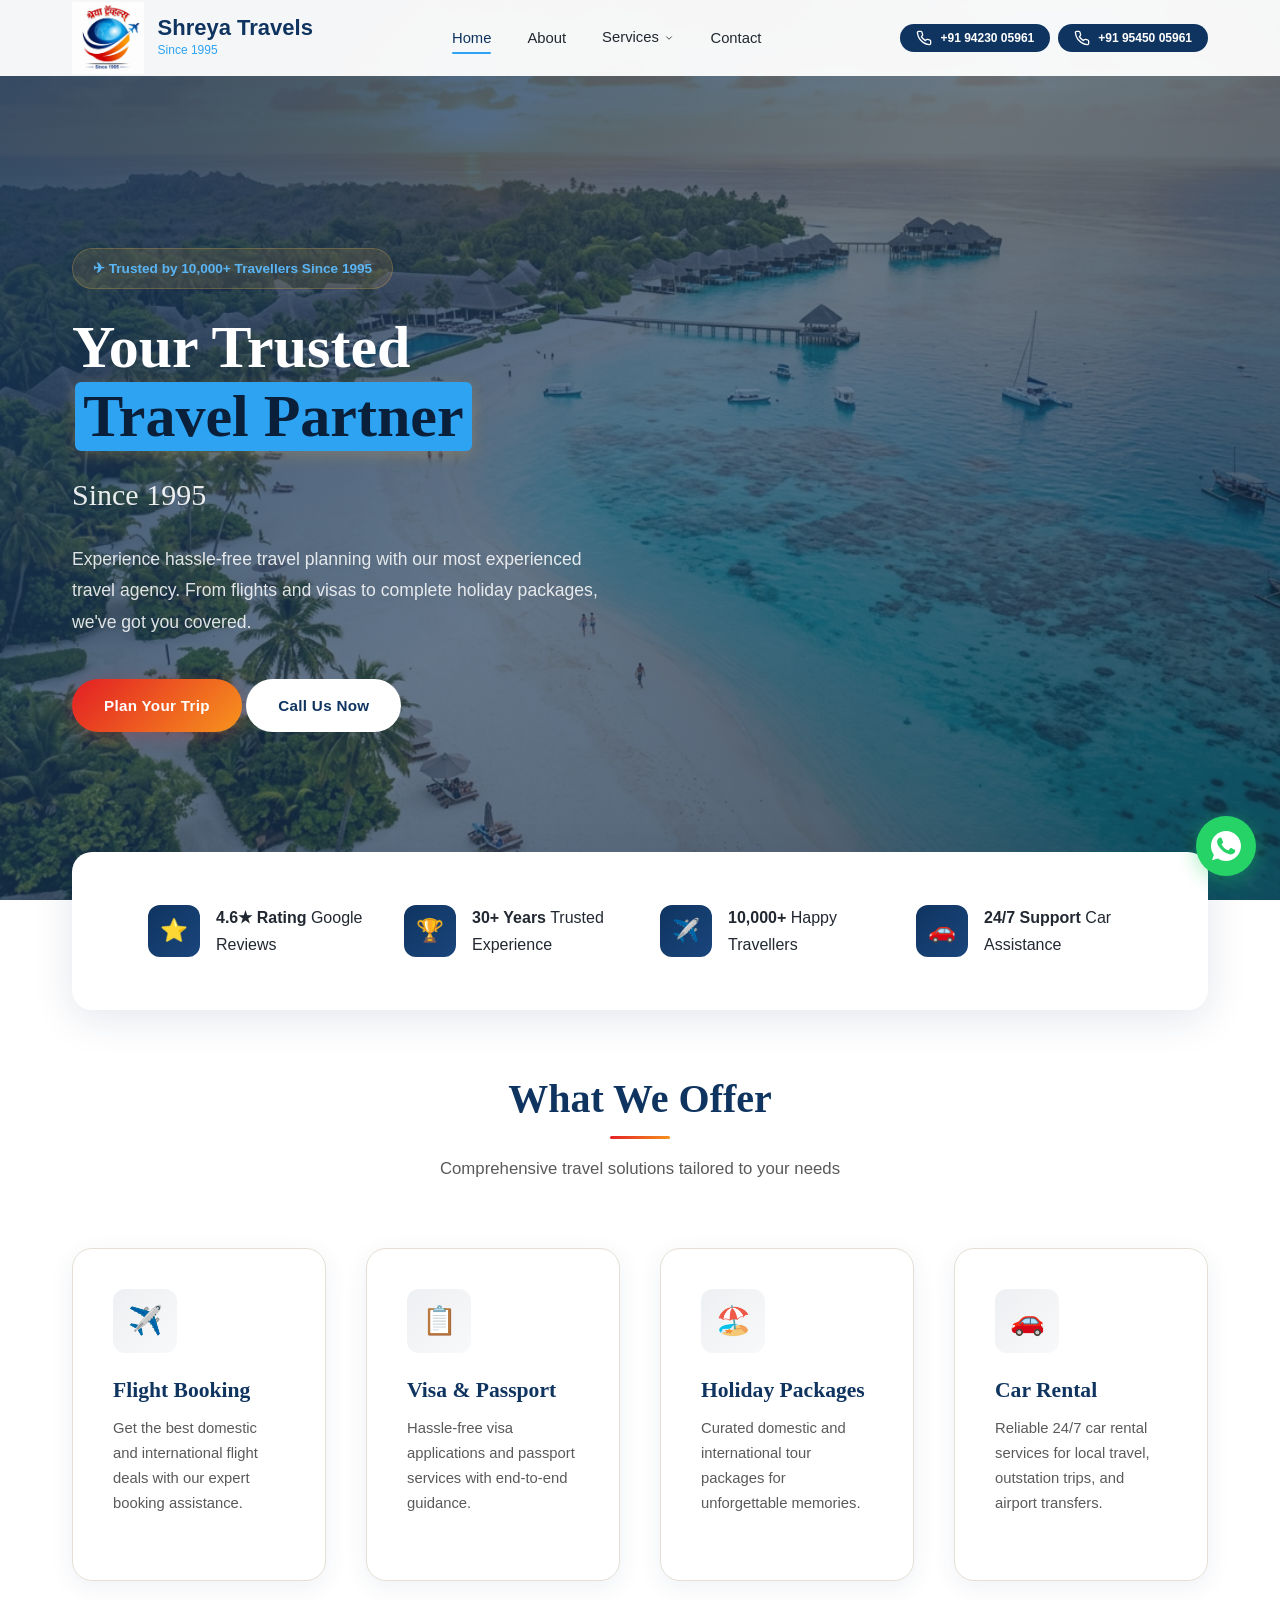
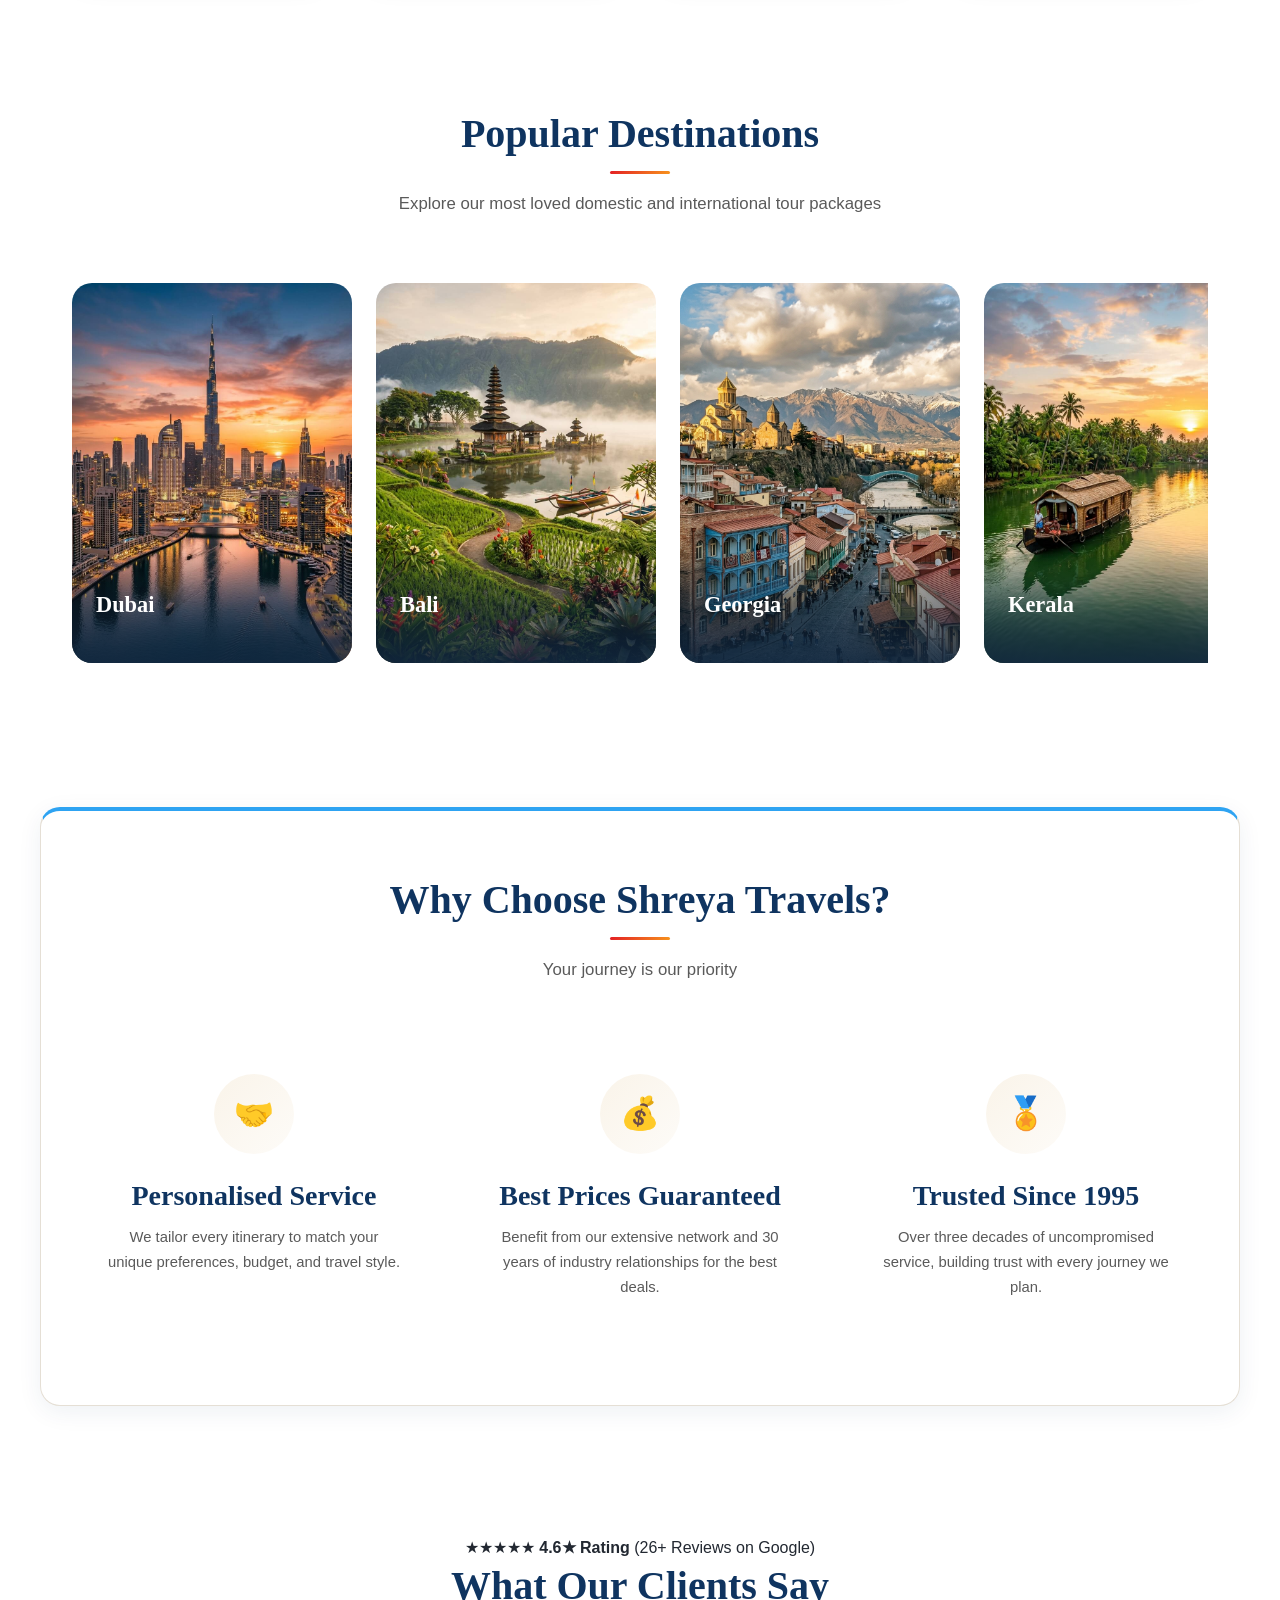
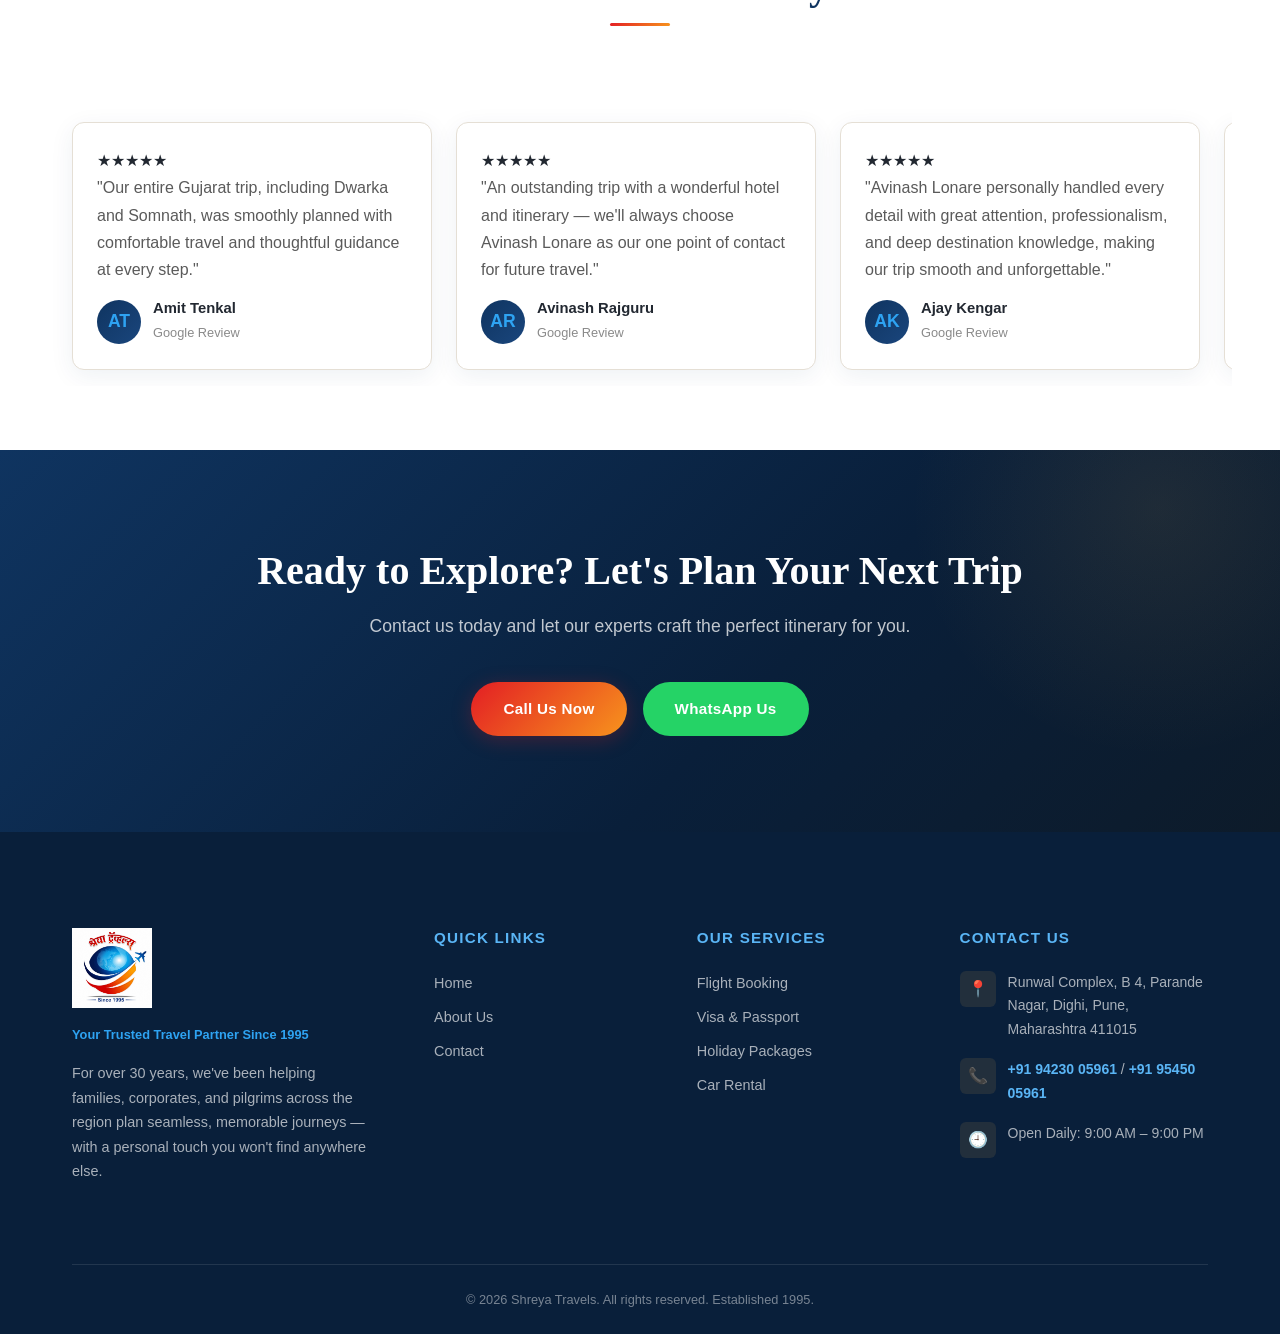
==== index.html @ 62f44b25 "Change Home page" ====
<!DOCTYPE html>
<html lang="en">
<head>
  <meta charset="UTF-8">
  <meta name="viewport" content="width=device-width, initial-scale=1.0">
  <title>Shreya Travels — Trusted Travel Agent in Dighi, Pune Since 1995 | Flights, Visa, Tours, Car Rental</title>
  <meta name="description" content="Shreya Travels is Pune's trusted travel agent since 1995, offering flight booking, visa & passport assistance, holiday packages, and 24/7 car rental from Dighi. Call +91 94230 05961.">
  <meta name="keywords" content="travel agent in Dighi Pune, international tour operators Pune, flight booking office Dighi, visa consultants in Pune">
  <link rel="stylesheet" href="css/styles.css">
  
  <script type="application/ld+json">
  {
    "@context": "https://schema.org",
    "@type": "LocalBusiness",
    "name": "Shreya Travels",
    "image": "images/hero-banner.jpg",
    "@id": "",
    "url": "https://www.shreyatravels.com",
    "telephone": "+919423005961",
    "address": {
      "@type": "PostalAddress",
      "streetAddress": "Runwal Complex, B 4, Parande Nagar, Dighi",
      "addressLocality": "Pune",
      "addressRegion": "Maharashtra",
      "postalCode": "411015",
      "addressCountry": "IN"
    },
    "geo": {
      "@type": "GeoCoordinates",
      "latitude": 18.6186,
      "longitude": 73.8732
    },
    "openingHoursSpecification": {
      "@type": "OpeningHoursSpecification",
      "dayOfWeek": [
        "Monday",
        "Tuesday",
        "Wednesday",
        "Thursday",
        "Friday",
        "Saturday",
        "Sunday"
      ],
      "opens": "09:00",
      "closes": "21:00"
    }
  }
  </script>
</head>
<body>

  <!-- HEADER -->
  <header class="header" id="header">
    <div class="container">
      <a href="index.html" class="logo">
        <img src="images/logo.jpeg" alt="Shreya Travels Logo" class="logo-img">
        <div class="logo-text">
          <span class="logo-name">Shreya Travels</span>
          <span class="logo-tagline">Since 1995</span>
        </div>
      </a>
      <nav class="nav" id="nav">
        <ul class="nav-list">
          <li><a href="index.html" class="nav-link active">Home</a></li>
          <li><a href="about.html" class="nav-link">About</a></li>
          <li class="nav-dropdown">
            <a href="#" class="nav-link">Services <svg class="dropdown-arrow" xmlns="http://www.w3.org/2000/svg" viewBox="0 0 24 24" fill="none" stroke="currentColor" stroke-width="2" stroke-linecap="round" stroke-linejoin="round"><polyline points="6 9 12 15 18 9"></polyline></svg></a>
            <ul class="dropdown-menu">
              <li><a href="flight-booking.html"><span class="dropdown-icon">✈️</span> Flight Booking</a></li>
              <li><a href="visa-passport.html"><span class="dropdown-icon">📋</span> Visa & Passport</a></li>
              <li><a href="holiday-packages.html"><span class="dropdown-icon">🏖️</span> Holiday Packages</a></li>
              <li><a href="car-rental.html"><span class="dropdown-icon">🚗</span> Car Rental</a></li>
            </ul>
          </li>
          <li><a href="contact.html" class="nav-link">Contact</a></li>
        </ul>
      </nav>
      <div class="header-actions">
        <div style="display:flex; gap:0.5rem;">
          <a href="tel:+919423005961" class="header-phone" style="padding: 0.25rem 1rem; font-size: 0.75rem;">
            <svg xmlns="http://www.w3.org/2000/svg" width="12" height="12" viewBox="0 0 24 24" fill="none" stroke="currentColor" stroke-width="2" stroke-linecap="round" stroke-linejoin="round"><path d="M22 16.92v3a2 2 0 0 1-2.18 2 19.79 19.79 0 0 1-8.63-3.07 19.5 19.5 0 0 1-6-6 19.79 19.79 0 0 1-3.07-8.67A2 2 0 0 1 4.11 2h3a2 2 0 0 1 2 1.72 12.84 12.84 0 0 0 .7 2.81 2 2 0 0 1-.45 2.11L8.09 9.91a16 16 0 0 0 6 6l1.27-1.27a2 2 0 0 1 2.11-.45 12.84 12.84 0 0 0 2.81.7A2 2 0 0 1 22 16.92z"></path></svg>
            +91 94230 05961
          </a>
          <a href="tel:+919545005961" class="header-phone" style="padding: 0.25rem 1rem; font-size: 0.75rem;">
            <svg xmlns="http://www.w3.org/2000/svg" width="12" height="12" viewBox="0 0 24 24" fill="none" stroke="currentColor" stroke-width="2" stroke-linecap="round" stroke-linejoin="round"><path d="M22 16.92v3a2 2 0 0 1-2.18 2 19.79 19.79 0 0 1-8.63-3.07 19.5 19.5 0 0 1-6-6 19.79 19.79 0 0 1-3.07-8.67A2 2 0 0 1 4.11 2h3a2 2 0 0 1 2 1.72 12.84 12.84 0 0 0 .7 2.81 2 2 0 0 1-.45 2.11L8.09 9.91a16 16 0 0 0 6 6l1.27-1.27a2 2 0 0 1 2.11-.45 12.84 12.84 0 0 0 2.81.7A2 2 0 0 1 22 16.92z"></path></svg>
            +91 95450 05961
          </a>
        </div>
        <button class="hamburger" id="hamburger" aria-label="Toggle menu">
          <span></span><span></span><span></span>
        </button>
      </div>
    </div>
  </header>

  <!-- HERO SECTION -->
  <section class="hero" style="background-image: url('images/hero-banner.jpg');">
    <div class="hero-bg"></div>
    <div class="hero-overlay"></div>
    <div class="container">
      <div class="hero-content">
        <span class="hero-badge">✈ Trusted by 10,000+ Travellers Since 1995</span>
        <h1 class="hero-title">Your Trusted <span class='highlight'>Travel Partner</span><br><span style="font-size: 0.5em; font-weight: 500; opacity: 0.9; display: inline-block; margin-top: 10px;">Since 1995</span></h1>
        <p class="hero-description">Experience hassle-free travel planning with our most experienced travel agency. From flights and visas to complete holiday packages, we've got you covered.</p>
        <div class="hero-ctas">
          <a href="contact.html" class="btn btn-primary">Plan Your Trip</a>
          <a href="tel:+919423005961" class="btn btn-white">Call Us Now</a>
        </div>
      </div>
    </div>
  </section>

  <!-- TRUST BAR -->
  <section class="trust-bar">
    <div class="container">
      <div class="trust-bar-inner">
        <div class="trust-item">
          <div class="trust-icon">⭐</div>
          <div class="trust-text">
            <strong>4.6★ Rating</strong>
            <span>Google Reviews</span>
          </div>
        </div>
        <div class="trust-item">
          <div class="trust-icon">🏆</div>
          <div class="trust-text">
            <strong>30+ Years</strong>
            <span>Trusted Experience</span>
          </div>
        </div>
        <div class="trust-item">
          <div class="trust-icon">✈️</div>
          <div class="trust-text">
            <strong>10,000+</strong>
            <span>Happy Travellers</span>
          </div>
        </div>
        <div class="trust-item">
          <div class="trust-icon">🚗</div>
          <div class="trust-text">
            <strong>24/7 Support</strong>
            <span>Car Assistance</span>
          </div>
        </div>
      </div>
    </div>
  </section>

  <!-- SERVICES SECTION -->
  <section class="services-section section-padding">
    <div class="container">
      <div class="section-header text-center">
        <h2>What We Offer</h2>
        <p>Comprehensive travel solutions tailored to your needs</p>
      </div>
      <div class="grid-4">
        <a href="flight-booking.html" class="service-card">
          <div class="service-icon">✈️</div>
          <h3>Flight Booking</h3>
          <p>Get the best domestic and international flight deals with our expert booking assistance.</p>
        </a>
        <a href="visa-passport.html" class="service-card">
          <div class="service-icon">📋</div>
          <h3>Visa & Passport</h3>
          <p>Hassle-free visa applications and passport services with end-to-end guidance.</p>
        </a>
        <a href="holiday-packages.html" class="service-card">
          <div class="service-icon">🏖️</div>
          <h3>Holiday Packages</h3>
          <p>Curated domestic and international tour packages for unforgettable memories.</p>
        </a>
        <a href="car-rental.html" class="service-card">
          <div class="service-icon">🚗</div>
          <h3>Car Rental</h3>
          <p>Reliable 24/7 car rental services for local travel, outstation trips, and airport transfers.</p>
        </a>
      </div>
    </div>
  </section>

  <!-- POPULAR DESTINATIONS -->
  <section class="destinations-section section-padding bg-light">
    <div class="container">
      <div class="section-header text-center">
        <h2>Popular Destinations</h2>
        <p>Explore our most loved domestic and international tour packages</p>
      </div>
      <div class="destinations-scroll">
        <div class="destination-card">
          <img src="images/packages/dubai/1.jpg" alt="Dubai Tour Package" loading="lazy">
          <div class="destination-info">
            <h3>Dubai</h3>
          </div>
        </div>
        <div class="destination-card">
          <img src="images/packages/bali/1.jpg" alt="Bali Tour Package" loading="lazy">
          <div class="destination-info">
            <h3>Bali</h3>
          </div>
        </div>
        <div class="destination-card">
          <img src="images/georgia.jpg" alt="Georgia Tour Package" loading="lazy">
          <div class="destination-info">
            <h3>Georgia</h3>
          </div>
        </div>
        <div class="destination-card">
          <img src="images/packages/kerala/kerala.jpg" alt="Kerala Tour Package" loading="lazy">
          <div class="destination-info">
            <h3>Kerala</h3>
          </div>
        </div>
        <div class="destination-card">
          <img src="images/packages/gujarat/dwarka-somnath.jpg" alt="Dwarka & Somnath Tour Package" loading="lazy">
          <div class="destination-info">
            <h3>Dwarka & Somnath</h3>
          </div>
        </div>
      </div>
    </div>
  </section>

  <!-- WHY CHOOSE US -->
  <section class="why-choose-us section-padding">
    <div class="container">
      <div class="section-header text-center">
        <h2>Why Choose Shreya Travels?</h2>
        <p>Your journey is our priority</p>
      </div>
      <div class="grid-3">
        <div class="why-card">
          <div class="why-icon">🤝</div>
          <h3>Personalised Service</h3>
          <p>We tailor every itinerary to match your unique preferences, budget, and travel style.</p>
        </div>
        <div class="why-card">
          <div class="why-icon">💰</div>
          <h3>Best Prices Guaranteed</h3>
          <p>Benefit from our extensive network and 30 years of industry relationships for the best deals.</p>
        </div>
        <div class="why-card">
          <div class="why-icon">🏅</div>
          <h3>Trusted Since 1995</h3>
          <p>Over three decades of uncompromised service, building trust with every journey we plan.</p>
        </div>
      </div>
    </div>
  </section>

  <!-- TESTIMONIALS -->
  <section class="testimonials-section section-padding bg-light">
    <div class="container">
      <div class="section-header text-center">
        <div class="google-trust-badge">
          <span class="stars">★★★★★</span>
          <strong>4.6★ Rating</strong>
          <span>(26+ Reviews on Google)</span>
        </div>
        <h2>What Our Clients Say</h2>
      </div>
      <div class="testimonials-slider">
        <!-- TESTIMONIAL 1 -->
        <div class="testimonial-card">
          <div class="testimonial-stars">★★★★★</div>
          <p class="testimonial-text">"Our entire Gujarat trip, including Dwarka and Somnath, was smoothly planned with comfortable travel and thoughtful guidance at every step."</p>
          <div class="testimonial-author">
            <div class="testimonial-avatar">AT</div>
            <div class="testimonial-author-info">
              <h4>Amit Tenkal</h4>
              <span>Google Review</span>
            </div>
          </div>
        </div>
        <!-- TESTIMONIAL 2 -->
        <div class="testimonial-card">
          <div class="testimonial-stars">★★★★★</div>
          <p class="testimonial-text">"An outstanding trip with a wonderful hotel and itinerary — we'll always choose Avinash Lonare as our one point of contact for future travel."</p>
          <div class="testimonial-author">
            <div class="testimonial-avatar">AR</div>
            <div class="testimonial-author-info">
              <h4>Avinash Rajguru</h4>
              <span>Google Review</span>
            </div>
          </div>
        </div>
        <!-- TESTIMONIAL 3 -->
        <div class="testimonial-card">
          <div class="testimonial-stars">★★★★★</div>
          <p class="testimonial-text">"Avinash Lonare personally handled every detail with great attention, professionalism, and deep destination knowledge, making our trip smooth and unforgettable."</p>
          <div class="testimonial-author">
            <div class="testimonial-avatar">AK</div>
            <div class="testimonial-author-info">
              <h4>Ajay Kengar</h4>
              <span>Google Review</span>
            </div>
          </div>
        </div>
        <!-- TESTIMONIAL 4 -->
        <div class="testimonial-card">
          <div class="testimonial-stars">★★★★★</div>
          <p class="testimonial-text">"The best travel company for any booking — owner Avinash Lonare is trustworthy and helpful, and they excel at customized group tours."</p>
          <div class="testimonial-author">
            <div class="testimonial-avatar">SD</div>
            <div class="testimonial-author-info">
              <h4>Saras Deshpande</h4>
              <span>Google Review</span>
            </div>
          </div>
        </div>
        <!-- TESTIMONIAL 5 -->
        <div class="testimonial-card">
          <div class="testimonial-stars">★★★★★</div>
          <p class="testimonial-text">"The service was exceptional — patient, helpful, and genuinely the best travel experience, thanks to Avinash Lonare."</p>
          <div class="testimonial-author">
            <div class="testimonial-avatar">VK</div>
            <div class="testimonial-author-info">
              <h4>Vinayak Karmarkar</h4>
              <span>Google Review</span>
            </div>
          </div>
        </div>
        <!-- TESTIMONIAL 6 -->
        <div class="testimonial-card">
          <div class="testimonial-stars">★★★★★</div>
          <p class="testimonial-text">"They handle everything efficiently, from tour arrangements to car hire and hotel bookings, domestic and international — Avinash Lonare always responds promptly."</p>
          <div class="testimonial-author">
            <div class="testimonial-avatar">GR</div>
            <div class="testimonial-author-info">
              <h4>Ganesh Rajguru</h4>
              <span>Google Review</span>
            </div>
          </div>
        </div>
        <!-- TESTIMONIAL 7 -->
        <div class="testimonial-card">
          <div class="testimonial-stars">★★★★★</div>
          <p class="testimonial-text">"Avinash Lonare handled our flights, hotels, and transfers flawlessly — highly recommended for a completely stress-free vacation."</p>
          <div class="testimonial-author">
            <div class="testimonial-avatar">AB</div>
            <div class="testimonial-author-info">
              <h4>Anushka Bartakke</h4>
              <span>Google Review</span>
            </div>
          </div>
        </div>
        <!-- TESTIMONIAL 8 -->
        <div class="testimonial-card">
          <div class="testimonial-stars">★★★★★</div>
          <p class="testimonial-text">"Avinash Lonare made our group bookings economical and hassle-free, including a memorable Bali trip with genuine, supportive service."</p>
          <div class="testimonial-author">
            <div class="testimonial-avatar">SS</div>
            <div class="testimonial-author-info">
              <h4>Samsher Shaikh</h4>
              <span>Google Review</span>
            </div>
          </div>
        </div>
        <!-- TESTIMONIAL 9 -->
        <div class="testimonial-card">
          <div class="testimonial-stars">★★★★★</div>
          <p class="testimonial-text">"A memorable and peaceful journey, thanks to owner Avinash Lonare's dedicated care and excellent service."</p>
          <div class="testimonial-author">
            <div class="testimonial-avatar">KC</div>
            <div class="testimonial-author-info">
              <h4>Ketan Chavan</h4>
              <span>Google Review</span>
            </div>
          </div>
        </div>
        <!-- TESTIMONIAL 10 -->
        <div class="testimonial-card">
          <div class="testimonial-stars">★★★★★</div>
          <p class="testimonial-text">"From first enquiry to final itinerary, the service was flawless — Avinash Lonare was professional and always quick to respond."</p>
          <div class="testimonial-author">
            <div class="testimonial-avatar">SD</div>
            <div class="testimonial-author-info">
              <h4>Sanjiv Dongargave</h4>
              <span>Google Review</span>
            </div>
          </div>
        </div>
      </div>
    </div>
  </section>

  <!-- CTA BANNER -->
  <section class="cta-banner">
    <div class="container text-center">
      <h2>Ready to Explore? Let's Plan Your Next Trip</h2>
      <p>Contact us today and let our experts craft the perfect itinerary for you.</p>
      <div class="cta-buttons">
        <a href="tel:+919423005961" class="btn btn-primary">Call Us Now</a>
        <a href="https://wa.me/919423005961" class="btn btn-success" target="_blank">WhatsApp Us</a>
      </div>
    </div>
  </section>

  <!-- FOOTER -->
  <footer class="footer">
    <div class="container">
      <div class="footer-grid">
        <div class="footer-col">
          <img src="images/logo.jpeg" alt="Shreya Travels Logo" class="footer-logo">
          <p class="footer-brand-tagline">Your Trusted Travel Partner Since 1995</p>
          <p>For over 30 years, we've been helping families, corporates, and pilgrims across the region plan seamless, memorable journeys — with a personal touch you won't find anywhere else.</p>
        </div>
        <div class="footer-col">
          <h4>Quick Links</h4>
          <div class="footer-links">
            <a href="index.html">Home</a>
            <a href="about.html">About Us</a>
            <a href="contact.html">Contact</a>
          </div>
        </div>
        <div class="footer-col">
          <h4>Our Services</h4>
          <div class="footer-links">
            <a href="flight-booking.html">Flight Booking</a>
            <a href="visa-passport.html">Visa & Passport</a>
            <a href="holiday-packages.html">Holiday Packages</a>
            <a href="car-rental.html">Car Rental</a>
          </div>
        </div>
        <div class="footer-col">
          <h4>Contact Us</h4>
          <div class="footer-contact-item">
            <div class="fc-icon">📍</div>
            <div>
              <p>Runwal Complex, B 4, Parande Nagar, Dighi, Pune, Maharashtra 411015</p>
            </div>
          </div>
          <div class="footer-contact-item">
            <div class="fc-icon">📞</div>
            <div>
              <p><a href="tel:+919423005961">+91 94230 05961</a> / <a href="tel:+919545005961">+91 95450 05961</a></p>
            </div>
          </div>
          <div class="footer-contact-item">
            <div class="fc-icon">🕘</div>
            <div>
              <p>Open Daily: 9:00 AM – 9:00 PM</p>
            </div>
          </div>
        </div>
      </div>
      <div class="footer-bottom">
        <p>&copy; 2026 Shreya Travels. All rights reserved. Established 1995.</p>
      </div>
    </div>
  </footer>

  <!-- WHATSAPP FAB -->
  <a href="https://wa.me/919423005961?text=Hi%20Shreya%20Travels%2C%20I%27d%20like%20to%20enquire%20about%20your%20travel%20services." class="whatsapp-fab" target="_blank" rel="noopener noreferrer" aria-label="Chat on WhatsApp">
    <svg xmlns="http://www.w3.org/2000/svg" viewBox="0 0 32 32" fill="currentColor"><path d="M16.004 0h-.008C7.174 0 0 7.176 0 16.004c0 3.5 1.128 6.744 3.046 9.378L1.054 31.29l6.118-1.958A15.924 15.924 0 0 0 16.004 32C24.826 32 32 24.826 32 16.004 32 7.174 24.826 0 16.004 0zm9.342 22.616c-.392 1.102-1.936 2.018-3.178 2.284-.846.18-1.95.324-5.67-1.218-4.762-1.972-7.826-6.81-8.064-7.124-.23-.314-1.936-2.578-1.936-4.918 0-2.34 1.226-3.488 1.662-3.964.392-.432 1.03-.62 1.638-.62.198 0 .376.01.536.018.476.02.714.048 1.028.796.392.932 1.348 3.288 1.466 3.526.118.24.236.554.078.868-.148.324-.276.468-.516.742-.24.274-.468.484-.708.78-.222.258-.472.534-.196 1.012.276.468 1.226 2.024 2.634 3.278 1.81 1.612 3.334 2.112 3.808 2.35.476.238.752.198 1.028-.118.286-.326 1.216-1.416 1.54-1.902.314-.486.638-.406 1.074-.244.44.158 2.786 1.314 3.262 1.554.476.238.792.358.91.554.116.198.116 1.14-.276 2.242z"/></svg>
  </a>

  <script src="js/main.js"></script>
</body>
</html>
---- css/styles.css ----
/* ============================================================
   SHREYA TRAVELS — Design System & Styles
   A premium, warm, trustworthy travel agency — Est. 1995
   ============================================================ */
/* ----- Google Fonts (loaded in HTML) -----
   Playfair Display 400/600/700 — headings
   Inter 400/500/600/700         — body
   ---------------------------------------- */
/* ===========================
   1. CSS RESET & BASE
   =========================== */

*, *::before, *::after {
  margin: 0;
  padding: 0;
  box-sizing: border-box;
}
html {
  scroll-behavior: smooth;
  font-size: 16px;
  -webkit-text-size-adjust: 100%;
}

body {
  font-family: 'Inter', 'Segoe UI', sans-serif;
  color: var(--text);
  background-color: var(--bg);
  line-height: 1.7;
  overflow-x: hidden;
  -webkit-font-smoothing: antialiased;
  -moz-osx-font-smoothing: grayscale;
}
img {
  max-width: 100%;
  height: auto;
  display: block;
}
a {
  color: inherit;
  text-decoration: none;
  transition: color 0.3s ease;
}

ul, ol { list-style: none; }
button, input, select, textarea {
  font-family: inherit;
  font-size: inherit;
  border: none;
  outline: none;
  background: none;
}
button { cursor: pointer; }

/* ===========================
   2. CUSTOM PROPERTIES
   =========================== */
:root {
  /* Brand Colors */
  --primary:       #0F3460;
  --primary-light: #1A467D;
  --primary-dark:  #091F3A;
  --accent:        #2EA3F2;
  --accent-light:  #5AB5F5;
  --accent-dark:   #1E82C4;
  --cta-gradient:  linear-gradient(135deg, #E31E24, #F7941D);
  --cta-red:       #E31E24;
  --cta-orange:    #F7941D;
  --bg:            #FFFFFF;
  --bg-alt:        #F7F8FA;
  --text:          #222831;
  --text-light:    #5A5A5A;
  --text-muted:    #8A8A8A;
  --white:         #FFFFFF;
  --border:        #E5DFD5;
  /* Shadows */
  --shadow-sm:   0 2px 8px rgba(15, 52, 96, 0.06);
  --shadow-md:   0 4px 20px rgba(15, 52, 96, 0.08);
  --shadow-lg:   0 8px 40px rgba(15, 52, 96, 0.12);
  --shadow-card: 0 6px 24px rgba(15, 52, 96, 0.07);
  --shadow-cta:  0 4px 20px rgba(227, 30, 36, 0.25);
   --space-xs:  0.5rem;
  --space-sm:  1rem;
  --space-md:  1.5rem;
  --space-lg:  2.5rem;
  --space-xl:  4rem;
  --space-2xl: 6rem;
  --space-3xl: 8rem;
  /* Border Radius */
  --radius-sm: 6px;
  --radius-md: 12px;
  --radius-lg: 20px;
  --radius-xl: 32px;
  --radius-full: 9999px;
  /* Transitions */
  --transition: 0.3s ease;
  --transition-slow: 0.5s ease;
  /* Container */
  --container-max: 1200px;
  --container-padding: 1.25rem;
}

/* ===========================
   3. TYPOGRAPHY
   =========================== */
h1, h2, h3, h4, h5, h6 {
  font-family: 'Playfair Display', 'Georgia', serif;
  color: var(--primary);
  line-height: 1.25;
  font-weight: 700;
}
h1 { font-size: clamp(2.25rem, 5vw, 3.5rem); }
h2 { font-size: clamp(1.75rem, 3.5vw, 2.5rem); }
h3 { font-size: clamp(1.25rem, 2.5vw, 1.75rem); }
h4 { font-size: 1.25rem; }
p {
  margin-bottom: 1rem;
  color: var(--text-light);
}
.text-accent { color: var(--accent); }
.text-primary { color: var(--primary); }
.text-center { text-align: center; }

/* ===========================
   4. LAYOUT & UTILITIES
   =========================== */
.container {
  width: 100%;
  max-width: var(--container-max);
  margin: 0 auto;
  padding: 0 var(--container-padding);
}
.section {
  padding: var(--space-2xl) 0;
}
.section-alt {
  background: var(--bg-alt);
}
.section-padding {
  padding: var(--space-lg) 0;
}
@media (min-width: 768px) {
  .section-padding { padding: var(--space-xl) 0; }
}
.section-header {
  text-align: center;
  margin-bottom: var(--space-xl);
}

.section-header h2 {
  margin-bottom: var(--space-sm);
  position: relative;
  display: inline-block;
}
.section-header h2::after {
  content: '';
  display: block;
  width: 60px;
  height: 3px;
  background: var(--cta-gradient);
  margin: 0.75rem auto 0;
  border-radius: var(--radius-full);
}
.section-header p {
  max-width: 600px;
  margin: 0 auto;
  font-size: 1.05rem;
}
.grid-2 {
  display: grid;
  grid-template-columns: 1fr;
  gap: var(--space-lg);
}
.grid-3 {
  display: grid;
  grid-template-columns: 1fr;
  gap: var(--space-lg);
}

.grid-4 {
  display: grid;
  grid-template-columns: 1fr;
  gap: var(--space-lg);
}
/* ===========================
   5. BUTTONS
   =========================== */
.btn {
  display: inline-flex;
  align-items: center;
  gap: 0.5rem;
  padding: 0.875rem 2rem;
  border-radius: var(--radius-full);
  font-weight: 600;
  font-size: 0.95rem;
  letter-spacing: 0.02em;
  transition: all var(--transition);
  cursor: pointer;
  white-space: nowrap;
}
.btn-primary {
  background: var(--cta-gradient);
  color: var(--white);
  box-shadow: var(--shadow-cta);
  border: none;
}
.btn-primary:hover {
  background: linear-gradient(135deg, #CC1B20, #E68515);
  transform: translateY(-2px);
  box-shadow: 0 6px 28px rgba(227, 30, 36, 0.35);
}
.btn-secondary {
  background: var(--white);
  color: var(--primary);
  border: 2px solid var(--primary);
}
.btn-secondary:hover {
  background: var(--primary);
  color: var(--white);
  transform: translateY(-2px);
}
.btn-outline-gold {
  background: transparent;
  color: var(--cta-orange);
  border: 2px solid var(--cta-orange);
}
.btn-outline-gold:hover {
  background: var(--cta-gradient);
  color: var(--white);
  border-color: transparent;
  transform: translateY(-2px);
}

.btn-white {
  background: var(--white);
  color: var(--primary);
}
.btn-white:hover {
  background: var(--bg);
  transform: translateY(-2px);
  box-shadow: var(--shadow-md);
}
.btn-success {
  background: #25D366;
  color: var(--white);
}
.btn-success:hover {
  background: #128C7E;
  color: var(--white);
  transform: translateY(-2px);
  box-shadow: 0 4px 15px rgba(37,211,102,0.4);
}
.btn-sm {
  padding: 0.625rem 1.25rem;
  font-size: 0.875rem;
}
.btn-lg {
  padding: 1rem 2.5rem;
  font-size: 1.05rem;
}
/* ===========================
   6. HEADER & NAVIGATION
   =========================== */
.header {
  position: fixed;
  top: 0;
  left: 0;
  right: 0;
  z-index: 1000;
  background: rgba(255,255,255,0.95);
  backdrop-filter: blur(12px);
  -webkit-backdrop-filter: blur(12px);
  border-bottom: 1px solid transparent;
  transition: all var(--transition);
  height: 76px;
  min-height: 76px;
  max-height: 76px;
  overflow: visible;
}
.header.nav-open {
  z-index: 10000;
  backdrop-filter: none !important;
  -webkit-backdrop-filter: none !important;
}
.header.scrolled {
  background: rgba(255,255,255,0.98);
  border-bottom-color: var(--border);
  box-shadow: var(--shadow-sm);
}
.header .container {
  display: flex;
  align-items: center;
  justify-content: space-between;
  height: 76px;
  min-height: 76px;
  max-height: 76px;
  overflow: visible;
}
.logo {
  display: flex;
  align-items: center;
  gap: 0.85rem;
  text-decoration: none;
  flex-shrink: 0;
}
.logo-img {
  height: clamp(56px, 6vw, 72px);
  width: auto;
  object-fit: contain;
}
.logo-text {
  display: flex;
  flex-direction: column;
}
.logo-name {
  font-weight: 700;
  font-size: 1.375rem; /* ~22px */
  color: #0F3460;
  line-height: 1.1;
}
.logo-tagline {
  font-size: 0.75rem; /* ~12px */
  color: #2EA3F2;
  font-weight: 500;
}
.nav {
  display: none;
}
.nav-list {
  display: flex;
  align-items: center;
  gap: 0.25rem;
}
.nav-link {
  padding: 0.5rem 1rem;
  font-weight: 500;
  font-size: 0.925rem;
  color: var(--text);
  border-radius: var(--radius-sm);
  transition: all var(--transition);
  position: relative;
}

.nav-link:hover,
.nav-link.active {
  color: var(--primary);
}
.nav-link.active::after {
  content: '';
  position: absolute;
  bottom: 0;
  left: 1rem;
  right: 1rem;
  height: 2px;
  background: var(--accent);
  border-radius: var(--radius-full);
}
/* Dropdown */
.nav-dropdown {
  position: relative;
}
.nav-dropdown .nav-link {
  display: flex;
  align-items: center;
  gap: 0.35rem;
}

.dropdown-arrow {
  width: 10px;
  height: 10px;
  transition: transform var(--transition);
}
.nav-dropdown:hover .dropdown-arrow {
  transform: rotate(180deg);
}
.dropdown-menu {
  position: absolute;
  top: 100%;
  left: 0;
  min-width: 220px;
  background: var(--white);
  border-radius: var(--radius-md);
  box-shadow: var(--shadow-lg);
  padding: 0.5rem;
  opacity: 0;
  visibility: hidden;
  transform: translateY(8px);
  transition: all var(--transition);
  border: 1px solid var(--border);
}

.nav-dropdown:hover .dropdown-menu {
  opacity: 1;
  visibility: visible;
  transform: translateY(0);
}
.dropdown-menu a {
  display: flex;
  align-items: center;
  gap: 0.75rem;
  padding: 0.7rem 1rem;
  font-size: 0.9rem;
  color: var(--text);
  border-radius: var(--radius-sm);
  transition: all var(--transition);
}
.dropdown-menu a:hover {
  background: var(--bg);
  color: var(--primary);
}
.dropdown-menu a .dropdown-icon {
  font-size: 1.1rem;
}

/* Header Actions */
.header-actions {
  display: flex;
  align-items: center;
  gap: 1rem;
}
.header-phone {
  display: none;
  align-items: center;
  gap: 0.5rem;
  padding: 0.5rem 1.25rem;
  background: var(--primary);
  color: var(--white);
  border-radius: var(--radius-full);
  font-weight: 600;
  font-size: 0.85rem;
  transition: all var(--transition);
}
.header-phone:hover {
  background: var(--primary-dark);
  transform: translateY(-1px);
  box-shadow: var(--shadow-md);
  color: var(--white);
}

.header-phone svg {
  width: 16px;
  height: 16px;
}
/* Hamburger */
.hamburger {
  display: flex;
  flex-direction: column;
  justify-content: center;
  gap: 5px;
  width: 32px;
  height: 32px;
  background: none;
  border: none;
  cursor: pointer;
  z-index: 10001;
  position: relative;
}
.hamburger span {
  display: block;
  width: 24px;
  height: 2.5px;
  background: var(--primary);
  border-radius: var(--radius-full);
  transition: all var(--transition);
}

.hamburger.active span:nth-child(1) {
  transform: rotate(45deg) translate(5px, 5px);
}
.hamburger.active span:nth-child(2) {
  opacity: 0;
}
.hamburger.active span:nth-child(3) {
  transform: rotate(-45deg) translate(5px, -5px);
}
/* =====================================================
   PREMIUM MOBILE DRAWER — Shreya Travels
   Right-slide, luxury travel agency experience
   ===================================================== */

/* --- Overlay Backdrop --- */
.mobile-nav-overlay {
  position: fixed;
  inset: 0;
  background: rgba(15, 23, 42, 0.55);
  backdrop-filter: blur(4px);
  -webkit-backdrop-filter: blur(4px);
  z-index: 9998;
  opacity: 0;
  pointer-events: none;
  transition: opacity 350ms ease-in-out;
}
.mobile-nav-overlay.active {
  opacity: 1;
  pointer-events: all;
}

/* --- Drawer Panel --- */
.mobile-drawer {
  position: fixed;
  top: 0;
  right: 0;
  width: 82%;
  max-width: 380px;
  height: 100vh;
  height: 100dvh;
  background: #FFFFFF;
  border-radius: 28px 0 0 28px;
  box-shadow: 0 20px 60px rgba(0,0,0,0.18);
  z-index: 9999;
  display: flex;
  flex-direction: column;
  transform: translateX(105%);
  opacity: 0;
  transition: transform 350ms ease-in-out, opacity 350ms ease-in-out;
  overflow: hidden;
}
.mobile-drawer.open {
  transform: translateX(0);
  opacity: 1;
}

/* --- Drawer Scroll Container --- */
.mobile-drawer-scroll {
  flex: 1;
  overflow-y: auto;
  overflow-x: hidden;
  padding: 0 0 90px;
  -webkit-overflow-scrolling: touch;
  scrollbar-width: none;
}
.mobile-drawer-scroll::-webkit-scrollbar { display: none; }


/* --- Drawer Header --- */
.mobile-drawer-header {
  display: flex;
  align-items: center;
  justify-content: space-between;
  padding: 22px 20px 18px;
  border-bottom: 1px solid #ECECEC;
  flex-shrink: 0;
  background: #fff;
}
.drawer-logo {
  display: flex;
  align-items: center;
  gap: 12px;
  text-decoration: none;
}
.drawer-logo-icon {
  width: 46px;
  height: 46px;
  background: linear-gradient(135deg, #17375E, #244A7D);
  border-radius: 13px;
  display: flex;
  align-items: center;
  justify-content: center;
  font-size: 1.35rem;
  flex-shrink: 0;
  box-shadow: 0 4px 12px rgba(23,55,94,0.2);
}
.drawer-logo-text {
  display: flex;
  flex-direction: column;
  line-height: 1.15;
}
.drawer-logo-name {
  font-family: 'Playfair Display', serif;
  font-size: 1.1rem;
  font-weight: 700;
  color: #17375E;
  letter-spacing: 0.01em;
}
.drawer-logo-est {
  font-family: 'Inter', sans-serif;
  font-size: 0.68rem;
  font-weight: 700;
  color: #D8A441;
  letter-spacing: 0.12em;
  text-transform: uppercase;
}
.drawer-close-btn {
  width: 42px;
  height: 42px;
  background: #FFFFFF;
  border: 1px solid #ECECEC;
  border-radius: 50%;
  display: flex;
  align-items: center;
  justify-content: center;
  cursor: pointer;
  box-shadow: 0 2px 10px rgba(0,0,0,0.08);
  transition: all 0.3s ease;
  flex-shrink: 0;
}
.drawer-close-btn:hover {
  background: #D8A441;
  border-color: #D8A441;
  box-shadow: 0 4px 16px rgba(216,164,65,0.35);
  transform: rotate(90deg);
}
.drawer-close-btn svg {
  width: 18px;
  height: 18px;
  color: #17375E;
  transition: color 0.3s ease;
}
.drawer-close-btn:hover svg {
  color: #FFFFFF;
}

/* --- Welcome Card --- */
.drawer-welcome {
  margin: 16px 16px 0;
  background: #F8F5EF;
  border-radius: 18px;
  padding: 16px 16px 16px;
  display: flex;
  align-items: center;
  justify-content: space-between;
  gap: 12px;
  opacity: 0;
  transform: translateY(12px);
  transition: opacity 0.4s ease 0.1s, transform 0.4s ease 0.1s;
}
.mobile-drawer.open .drawer-welcome {
  opacity: 1;
  transform: translateY(0);
}
.drawer-welcome-text .welcome-tag {
  font-family: 'Inter', sans-serif;
  font-size: 0.7rem;
  font-weight: 700;
  color: #D8A441;
  letter-spacing: 0.1em;
  text-transform: uppercase;
  margin-bottom: 4px;
  display: flex;
  align-items: center;
  gap: 5px;
}
.drawer-welcome-text p {
  font-family: 'Inter', sans-serif;
  font-size: 0.8rem;
  color: #5A5A5A;
  line-height: 1.55;
  margin: 0;
}
.drawer-welcome-icon {
  font-size: 2.2rem;
  opacity: 0.35;
  flex-shrink: 0;
  line-height: 1;
}

/* --- Navigation Section --- */
.drawer-nav {
  padding: 16px 16px 0;
}
.drawer-nav-label {
  font-family: 'Inter', sans-serif;
  font-size: 0.68rem;
  font-weight: 700;
  color: #B0B0B0;
  letter-spacing: 0.12em;
  text-transform: uppercase;
  margin-bottom: 10px;
  padding-left: 4px;
}
.drawer-nav-list {
  list-style: none;
  margin: 0;
  padding: 0;
  display: flex;
  flex-direction: column;
  gap: 10px;
}

/* --- Nav Card Items --- */
.drawer-nav-item {
  opacity: 0;
  transform: translateX(20px);
  transition: opacity 0.35s ease, transform 0.35s ease;
}
.mobile-drawer.open .drawer-nav-item:nth-child(1) { opacity: 1; transform: translateX(0); transition-delay: 0.08s; }
.mobile-drawer.open .drawer-nav-item:nth-child(2) { opacity: 1; transform: translateX(0); transition-delay: 0.13s; }
.mobile-drawer.open .drawer-nav-item:nth-child(3) { opacity: 1; transform: translateX(0); transition-delay: 0.18s; }
.mobile-drawer.open .drawer-nav-item:nth-child(4) { opacity: 1; transform: translateX(0); transition-delay: 0.23s; }
.mobile-drawer.open .drawer-nav-item:nth-child(5) { opacity: 1; transform: translateX(0); transition-delay: 0.28s; }

.drawer-nav-link {
  display: flex;
  align-items: center;
  gap: 14px;
  padding: 0 16px;
  height: 56px;
  min-height: 48px;
  background: #FFFFFF;
  border: 1px solid #ECECEC;
  border-radius: 16px;
  text-decoration: none;
  color: #17375E;
  font-family: 'Inter', sans-serif;
  font-size: 0.975rem;
  font-weight: 600;
  cursor: pointer;
  width: 100%;
  box-sizing: border-box;
  transition: all 0.25s ease;
  box-shadow: 0 1px 4px rgba(0,0,0,0.04);
}
.drawer-nav-link:hover,
.drawer-nav-link.active {
  background: #17375E;
  color: #FFFFFF;
  border-color: #17375E;
  box-shadow: 0 4px 16px rgba(23,55,94,0.22);
  transform: scale(1.015);
}
.drawer-nav-link.active {
  transform: scale(1);
}
.drawer-nav-icon {
  width: 34px;
  height: 34px;
  background: rgba(216,164,65,0.12);
  border-radius: 10px;
  display: flex;
  align-items: center;
  justify-content: center;
  font-size: 1rem;
  flex-shrink: 0;
  transition: all 0.25s ease;
}
.drawer-nav-link:hover .drawer-nav-icon,
.drawer-nav-link.active .drawer-nav-icon {
  background: rgba(216,164,65,0.22);
  transform: rotate(-5deg) scale(1.08);
}
.drawer-nav-text {
  flex: 1;
  text-align: left;
}
.drawer-nav-arrow {
  width: 18px;
  height: 18px;
  opacity: 0.35;
  flex-shrink: 0;
  transition: opacity 0.25s, transform 0.25s;
}
.drawer-nav-link:hover .drawer-nav-arrow {
  opacity: 0.8;
  transform: translateX(3px);
}


/* --- Services Accordion --- */
.drawer-services-item {
  border: none;
  background: transparent;
  box-shadow: none;
  width: 100%;
}
.drawer-services-toggle {
  display: flex;
  align-items: center;
  gap: 14px;
  padding: 0 16px;
  height: 56px;
  width: 100%;
  background: #FFFFFF;
  border: 1px solid #ECECEC;
  border-radius: 16px;
  cursor: pointer;
  color: #17375E;
  font-family: 'Inter', sans-serif;
  font-size: 0.975rem;
  font-weight: 600;
  transition: all 0.25s ease;
  text-align: left;
  box-sizing: border-box;
  box-shadow: 0 1px 4px rgba(0,0,0,0.04);
}
.drawer-services-toggle:hover {
  background: rgba(23,55,94,0.04);
}
.drawer-services-item.open .drawer-services-toggle {
  background: #17375E;
  color: #FFFFFF;
  border-color: #17375E;
  box-shadow: 0 4px 16px rgba(23,55,94,0.18);
}
.drawer-services-item.open .drawer-nav-icon {
  background: rgba(216,164,65,0.22);
}
.drawer-chevron {
  width: 18px;
  height: 18px;
  margin-left: auto;
  flex-shrink: 0;
  transition: transform 0.3s ease;
  opacity: 0.5;
}
.drawer-services-item.open .drawer-chevron {
  transform: rotate(180deg);
  opacity: 1;
}
.drawer-services-panel {
  max-height: 0;
  overflow: hidden;
  transition: max-height 0.35s cubic-bezier(0.4, 0, 0.2, 1),
              opacity 0.3s ease;
  opacity: 0;
  padding: 0;
}
.drawer-services-item.open .drawer-services-panel {
  max-height: 500px;
  opacity: 1;
  padding: 8px 0 0 0;
}
.drawer-service-cards {
  display: flex;
  flex-direction: column;
  gap: 8px;
}
.drawer-service-card {
  display: flex;
  align-items: center;
  gap: 12px;
  padding: 13px 14px 13px 32px; /* Indented left padding for alignment */
  background: #F8F5EF;
  border: 1px solid #ECECEC;
  border-radius: 16px;
  text-decoration: none;
  color: #17375E;
  font-family: 'Inter', sans-serif;
  font-size: 0.875rem;
  font-weight: 600;
  transition: all 0.2s ease;
  min-height: 48px;
  width: 100%;
  box-sizing: border-box;
}
.drawer-service-card:hover {
  background: #17375E;
  color: #FFFFFF;
  border-color: #17375E;
  transform: scale(1.015);
  box-shadow: 0 4px 12px rgba(23,55,94,0.15);
}
.drawer-service-card:hover .drawer-svc-icon {
  background: rgba(216,164,65,0.25);
}
.drawer-svc-icon {
  width: 30px;
  height: 30px;
  background: #FFFFFF;
  border-radius: 9px;
  display: flex;
  align-items: center;
  justify-content: center;
  font-size: 0.85rem;
  flex-shrink: 0;
  transition: all 0.2s ease;
}
.drawer-svc-name {
  flex: 1;
}
.drawer-svc-arrow {
  width: 14px;
  height: 14px;
  opacity: 0.4;
  flex-shrink: 0;
}

/* --- CTA Bottom Section --- */
.drawer-cta-section {
  position: absolute;
  bottom: 0;
  left: 0;
  right: 0;
  padding: 16px;
  background: #FFFFFF;
  border-top: 1px solid #F0EDEA;
}
.drawer-cta-card {
  background: linear-gradient(135deg, #17375E 0%, #244A7D 100%);
  border-radius: 20px;
  padding: 18px 18px 16px;
}
.drawer-cta-title {
  font-family: 'Playfair Display', serif;
  font-size: 1rem;
  font-weight: 700;
  color: #FFFFFF;
  margin-bottom: 3px;
}
.drawer-cta-sub {
  font-family: 'Inter', sans-serif;
  font-size: 0.775rem;
  color: rgba(255,255,255,0.72);
  margin-bottom: 14px;
}
.drawer-cta-buttons {
  display: flex;
  gap: 10px;
}
.drawer-cta-btn {
  flex: 1;
  height: 44px;
  min-height: 44px;
  border: none;
  border-radius: 14px;
  font-family: 'Inter', sans-serif;
  font-size: 0.84rem;
  font-weight: 700;
  cursor: pointer;
  transition: all 0.25s ease;
  text-decoration: none;
  display: flex;
  align-items: center;
  justify-content: center;
}
.drawer-cta-btn.gold {
  background: #D8A441;
  color: #17375E;
  box-shadow: 0 4px 14px rgba(216,164,65,0.4);
}
.drawer-cta-btn.gold:hover {
  background: #C4912D;
  transform: scale(1.03);
}
.drawer-cta-btn.white {
  background: rgba(255,255,255,0.14);
  color: #FFFFFF;
  border: 1px solid rgba(255,255,255,0.3);
}
.drawer-cta-btn.white:hover {
  background: rgba(255,255,255,0.24);
  transform: scale(1.03);
}

/* --- Social Icons --- */
.drawer-social {
  display: flex;
  justify-content: center;
  gap: 12px;
  margin-top: 0;
  padding: 0 4px;
}

.drawer-social-btn {
  width: 40px;
  height: 40px;
  background: #F8F5EF;
  border: 1px solid #ECECEC;
  border-radius: 50%;
  display: flex;
  align-items: center;
  justify-content: center;
  text-decoration: none;
  font-size: 1.05rem;
  transition: all 0.25s ease;
  flex-shrink: 0;
}
.drawer-social-btn:hover {
  background: #D8A441;
  border-color: #D8A441;
  transform: scale(1.1) translateY(-2px);
  box-shadow: 0 4px 12px rgba(216,164,65,0.35);
}

/* --- Keep old hamburger working, hide old nav on mobile --- */
@media (max-width: 1023px) {
  .nav {
    display: none !important;
  }
}




/* ===========================
   7. HERO SECTION (HOME)
   =========================== */
.hero {
  position: relative;
  min-height: 100vh;
  display: flex;
  align-items: center;
  overflow: hidden;
  padding-top: 80px;
  background-size: cover;
  background-position: center;
  background-repeat: no-repeat;
}
.hero-bg {
  position: absolute;
  inset: 0;
  z-index: 0;
}
.hero-bg img {
  width: 100%;
  height: 100%;
  object-fit: cover;
}

.hero-overlay {
  position: absolute;
  inset: 0;
  background: linear-gradient(
    135deg,
    rgba(27,58,92,0.88) 0%,
    rgba(27,58,92,0.65) 50%,
    rgba(18,40,64,0.75) 100%
  );
  z-index: 1;
}
.hero-content {
  position: relative;
  z-index: 2;
  max-width: 700px;
  padding: var(--space-xl) 0;
}
.hero-badge {
  display: inline-flex;
  align-items: center;
  gap: 0.5rem;
  padding: 0.5rem 1.25rem;
  background: rgba(212,162,76,0.15);
  border: 1px solid rgba(212,162,76,0.3);
  border-radius: var(--radius-full);
  color: var(--accent-light);
  font-size: 0.85rem;
  font-weight: 600;
  margin-bottom: var(--space-md);
  backdrop-filter: blur(4px);
}

.hero h1 {
  color: var(--white);
  margin-bottom: var(--space-md);
  font-size: clamp(2.25rem, 5.5vw, 3.75rem);
  line-height: 1.15;
}
.hero h1 .highlight {
  color: var(--primary-dark);
  position: relative;
  display: inline-block;
  background: var(--accent);
  padding: 0 0.5rem;
  border-radius: var(--radius-sm);
  margin: 0 0.2rem;
  box-shadow: 0 4px 15px rgba(212,162,76,0.3);
}
.hero-description {
  font-size: 1.1rem;
  color: rgba(255,255,255,0.85);
  margin-bottom: var(--space-lg);
  max-width: 540px;
  line-height: 1.8;
}

.hero-buttons {
  display: flex;
  flex-wrap: wrap;
  gap: 1rem;
}
/* Decorative floating elements */
.hero-decor {
  position: absolute;
  z-index: 1;
  opacity: 0.08;
  font-size: 6rem;
}
.hero-decor-1 { top: 20%; right: 5%; }
.hero-decor-2 { bottom: 15%; right: 15%; font-size: 4rem; }
/* ===========================
   8. TRUST BAR
   =========================== */
.trust-bar {
  position: relative;
  z-index: 3;
  margin-top: -3rem;
  padding: 0 var(--container-padding);
}

.trust-bar-inner {
  max-width: var(--container-max);
  margin: 0 auto;
  display: grid;
  grid-template-columns: 1fr 1fr;
  gap: 1rem;
  background: var(--white);
  border-radius: var(--radius-lg);
  padding: var(--space-lg);
  box-shadow: var(--shadow-lg);
}
.trust-item {
  display: flex;
  align-items: center;
  gap: 1rem;
  padding: 0.75rem;
}
.trust-icon {
  width: 52px;
  height: 52px;
  flex-shrink: 0;
  background: linear-gradient(135deg, var(--primary), var(--primary-light));
  border-radius: var(--radius-md);
  display: flex;
  align-items: center;
  justify-content: center;
  font-size: 1.4rem;
  color: var(--accent);
}

.trust-text h4 {
  font-family: 'Inter', sans-serif;
  font-weight: 700;
  font-size: 1.15rem;
  color: var(--primary);
  margin-bottom: 0.15rem;
}
.trust-text p {
  font-size: 0.8rem;
  color: var(--text-muted);
  margin: 0;
}
/* ===========================
   9. SERVICE CARDS
   =========================== */
.service-card {
  background: var(--white);
  border-radius: var(--radius-lg);
  padding: var(--space-lg);
  box-shadow: var(--shadow-card);
  transition: all var(--transition);
  border: 1px solid var(--border);
  position: relative;
  overflow: hidden;
}

.service-card::before {
  content: '';
  position: absolute;
  top: 0;
  left: 0;
  right: 0;
  height: 4px;
  background: linear-gradient(90deg, var(--accent), var(--terracotta));
  opacity: 0;
  transition: opacity var(--transition);
}
.service-card:hover {
  transform: translateY(-6px);
  box-shadow: var(--shadow-lg);
  background: var(--primary);
  border: 2px solid rgba(15, 52, 96, 0.5);
}
.service-card:hover h3,
.service-card:hover p,
.service-card:hover .card-link {
  color: var(--white);
}
.service-card:hover::before {
  opacity: 1;
}

.service-icon {
  width: 64px;
  height: 64px;
  background: linear-gradient(135deg, rgba(27,58,92,0.08), rgba(27,58,92,0.03));
  border-radius: var(--radius-md);
  display: flex;
  align-items: center;
  justify-content: center;
  font-size: 1.75rem;
  margin-bottom: var(--space-md);
  transition: all var(--transition);
}
.service-card:hover .service-icon {
  background: linear-gradient(135deg, var(--primary), var(--primary-light));
  color: var(--accent);
  transform: scale(1.05);
}
.service-card h3 {
  margin-bottom: 0.75rem;
  font-size: 1.35rem;
}
.service-card p {
  font-size: 0.925rem;
  margin-bottom: var(--space-md);
}

.service-card .card-link {
  display: inline-flex;
  align-items: center;
  gap: 0.5rem;
  font-weight: 600;
  color: var(--accent-dark);
  font-size: 0.9rem;
  transition: all var(--transition);
}
.service-card .card-link:hover {
  color: var(--primary);
  gap: 0.75rem;
}
/* ===========================
   10. DESTINATION CARDS
   =========================== */
.destinations-scroll {
  display: flex;
  gap: var(--space-md);
  overflow-x: auto;
  scroll-snap-type: x mandatory;
  -webkit-overflow-scrolling: touch;
  padding-bottom: var(--space-sm);
  scrollbar-width: thin;
  scrollbar-color: var(--accent) var(--bg-alt);
}

.destinations-scroll::-webkit-scrollbar {
  height: 6px;
}
.destinations-scroll::-webkit-scrollbar-track {
  background: var(--bg-alt);
  border-radius: var(--radius-full);
}
.destinations-scroll::-webkit-scrollbar-thumb {
  background: var(--accent);
  border-radius: var(--radius-full);
}
.destination-card {
  flex: 0 0 280px;
  scroll-snap-align: start;
  border-radius: var(--radius-lg);
  overflow: hidden;
  position: relative;
  height: 380px;
  cursor: pointer;
  transition: all var(--transition);
}
.destination-card:hover {
  transform: translateY(-4px);
  box-shadow: var(--shadow-lg);
}

.destination-card img {
  width: 100%;
  height: 100%;
  object-fit: cover;
  transition: transform 0.6s ease;
}
.destination-card:hover img {
  transform: scale(1.08);
}
.destination-info {
  position: absolute;
  bottom: 0;
  left: 0;
  right: 0;
  padding: var(--space-lg) var(--space-md);
  background: linear-gradient(transparent, rgba(18,40,64,0.9));
  color: var(--white);
}
.destination-info h3 {
  color: var(--white);
  font-size: 1.4rem;
  margin-bottom: 0.25rem;
}

.destination-info p {
  color: var(--accent-light);
  font-weight: 600;
  font-size: 0.9rem;
  margin: 0;
}
/* ===========================
   11. WHY CHOOSE US
   =========================== */
.why-choose-us .container {
  background: var(--white);
  border: 1px solid var(--border);
  border-top: 4px solid var(--accent);
  border-radius: var(--radius-lg);
  padding: var(--space-lg);
  box-shadow: var(--shadow-card);
}
@media (min-width: 768px) {
  .why-choose-us .container {
    padding: var(--space-xl) var(--space-lg);
  }
}

.why-card {
  text-align: center;
  padding: var(--space-md);
  border: 1px solid transparent;
  border-radius: var(--radius-md);
  transition: all var(--transition);
}
.why-card:hover {
  background: var(--primary);
  border: 2px solid rgba(15, 52, 96, 0.5);
  transform: translateY(-4px);
}
.why-card:hover h3,
.why-card:hover p {
  color: var(--white);
}
.why-icon {
  width: 80px;
  height: 80px;
  margin: 0 auto var(--space-md);
  background: linear-gradient(135deg, rgba(212,162,76,0.12), rgba(212,162,76,0.04));
  border-radius: 50%;
  display: flex;
  align-items: center;
  justify-content: center;
  font-size: 2rem;
  transition: all var(--transition);
}

.why-card:hover .why-icon {
  transform: scale(1.1) rotate(-5deg);
  background: linear-gradient(135deg, var(--accent), var(--accent-dark));
  color: var(--white);
}
.why-card h3 {
  margin-bottom: 0.75rem;
  color: var(--primary);
}
.why-card p {
  font-size: 0.925rem;
  color: var(--text-light);
}
/* ===========================
   12. TESTIMONIALS
   =========================== */
.testimonials-header-info {
  display: inline-flex;
  align-items: center;
  gap: 0.75rem;
  background: var(--white);
  padding: 0.625rem 1.5rem;
  border-radius: var(--radius-full);
  box-shadow: var(--shadow-sm);
  margin-bottom: var(--space-lg);
  border: 1px solid var(--border);
}

.google-icon {
  height: 24px;
}
.rating-stars {
  color: var(--cta-orange);
  font-size: 1.1rem;
  letter-spacing: 2px;
}
.rating-text {
  font-weight: 600;
  color: var(--text);
  font-size: 0.9rem;
}
.testimonials-slider {
  display: flex;
  gap: var(--space-md);
  overflow-x: auto;
  scroll-snap-type: x mandatory;
  -webkit-overflow-scrolling: touch;
  padding: 1rem var(--space-md);
  margin: 0 calc(var(--space-md) * -1);
  scrollbar-width: thin;
  scrollbar-color: var(--accent) var(--bg-alt);
}

.testimonials-slider::-webkit-scrollbar {
  height: 6px;
}
.testimonials-slider::-webkit-scrollbar-track {
  background: var(--bg-alt);
  border-radius: var(--radius-full);
}
.testimonials-slider::-webkit-scrollbar-thumb {
  background: var(--accent);
  border-radius: var(--radius-full);
}
.testimonial-card {
  flex: 0 0 85%;
  max-width: 360px;
  scroll-snap-align: center;
  background: var(--white);
  border-radius: var(--radius-md);
  padding: var(--space-md);
  box-shadow: var(--shadow-card);
  border: 1px solid var(--border);
  transition: all var(--transition);
  position: relative;
}

.testimonial-card:hover {
  transform: translateY(-4px);
  box-shadow: var(--shadow-lg);
}
.testimonial-card .quote-icon {
  font-size: 2.5rem;
  color: var(--accent);
  opacity: 0.3;
  line-height: 1;
  font-family: 'Playfair Display', serif;
  margin-bottom: 0.5rem;
}
.testimonial-card .stars {
  color: var(--cta-orange);
  font-size: 0.9rem;
  letter-spacing: 2px;
  margin-bottom: 0.75rem;
}
.testimonial-card blockquote {
  font-size: 0.95rem;
  color: var(--text-light);
  line-height: 1.7;
  margin-bottom: var(--space-md);
  font-style: italic;
}
.testimonial-author {
  display: flex;
  align-items: center;
  gap: 0.75rem;
}

.testimonial-avatar {
  width: 44px;
  height: 44px;
  border-radius: 50%;
  background: linear-gradient(135deg, var(--primary), var(--primary-light));
  display: flex;
  align-items: center;
  justify-content: center;
  color: var(--accent);
  font-weight: 700;
  font-size: 1.1rem;
}
.testimonial-author-info h4 {
  font-family: 'Inter', sans-serif;
  font-weight: 600;
  font-size: 0.925rem;
  color: var(--text);
}
.testimonial-author-info span {
  font-size: 0.8rem;
  color: var(--text-muted);
}

/* ===========================
   13. CTA BANNER
   =========================== */
.cta-banner {
  background: linear-gradient(135deg, var(--primary) 0%, var(--primary-dark) 60%, #0D1B2A 100%);
  padding: var(--space-2xl) 0;
  position: relative;
  overflow: hidden;
}
.cta-banner::before {
  content: '';
  position: absolute;
  top: -50%;
  right: -10%;
  width: 500px;
  height: 500px;
  background: radial-gradient(circle, rgba(212,162,76,0.1), transparent 70%);
  border-radius: 50%;
}
.cta-banner .container {
  text-align: center;
  position: relative;
  z-index: 1;
}
.cta-banner h2 {
  color: var(--white);
  margin-bottom: var(--space-sm);
}
.cta-banner p {
  color: rgba(255,255,255,0.75);
  max-width: 550px;
  margin: 0 auto var(--space-lg);
  font-size: 1.1rem;
}
.cta-buttons {
  display: flex;
  justify-content: center;
  flex-wrap: wrap;
  gap: 1rem;
}
/* ===========================
   14. FORMS
   =========================== */
.form-section {
  background: var(--white);
  border-radius: var(--radius-lg);
  padding: var(--space-xl);
  box-shadow: var(--shadow-card);
  border: 1px solid var(--border);
}
.form-section h3 {
  margin-bottom: var(--space-lg);
  text-align: center;
}

.form-grid {
  display: grid;
  grid-template-columns: 1fr;
  gap: var(--space-md);
}
.form-row {
  display: flex;
  flex-wrap: wrap;
  gap: var(--space-md);
  margin-bottom: var(--space-md);
}
.form-row .form-group {
  margin-bottom: 0;
}
.form-row .form-group.half {
  flex: 1 1 calc(50% - (var(--space-md) / 2));
  min-width: 200px;
}
.form-group {
  display: flex;
  flex-direction: column;
  gap: 0.4rem;
}

.form-group label {
  font-weight: 600;
  font-size: 0.85rem;
  color: var(--text);
  letter-spacing: 0.02em;
}
.form-group label .required {
  color: var(--terracotta);
}
.form-control {
  padding: 0.8rem 1rem;
  border: 1.5px solid var(--border);
  border-radius: var(--radius-sm);
  font-size: 0.925rem;
  color: var(--text);
  background: var(--bg);
  transition: all var(--transition);
}
.form-control:focus {
  border-color: var(--accent);
  background: var(--white);
  box-shadow: 0 0 0 3px rgba(212,162,76,0.12);
}
.form-control::placeholder {
  color: var(--text-muted);
}

textarea.form-control {
  resize: vertical;
  min-height: 120px;
}
select.form-control {
  -webkit-appearance: none;
  -moz-appearance: none;
  appearance: none;
  background-image: url("data:image/svg+xml,%3Csvg xmlns='http://www.w3.org/2000/svg' width='16' height='16' viewBox='0 0 24 24' fill='none' stroke='%23B8872E' stroke-width='2.5' stroke-linecap='round' stroke-linejoin='round'%3E%3Cpolyline points='6 9 12 15 18 9'%3E%3C/polyline%3E%3C/svg%3E");
  background-repeat: no-repeat;
  background-position: right 1rem center;
  background-size: 16px 16px;
  padding-right: 3rem;
  cursor: pointer;
}
.form-submit {
  margin-top: var(--space-sm);
}
.form-submit .btn {
  width: 100%;
  justify-content: center;
  padding: 1rem;
  font-size: 1rem;
}

/* ===========================
   15. FOOTER
   =========================== */
.footer {
  background: var(--primary-dark);
  color: rgba(255,255,255,0.75);
  padding-top: var(--space-2xl);
}
.footer-grid {
  display: grid;
  grid-template-columns: 1fr;
  gap: var(--space-xl);
  padding-bottom: var(--space-xl);
}
.footer-col h3 {
  color: var(--white);
  font-size: 1.35rem;
  margin-bottom: 0.5rem;
}
.footer-col h4 {
  font-family: 'Inter', sans-serif;
  color: var(--accent-light);
  font-size: 0.95rem;
  font-weight: 600;
  text-transform: uppercase;
  letter-spacing: 0.08em;
  margin-bottom: var(--space-md);
}

.footer-col p {
  color: rgba(255,255,255,0.65);
  font-size: 0.9rem;
  line-height: 1.7;
}.footer-logo {
  height: 80px;
  width: auto;
  object-fit: contain;
  margin-bottom: 1rem;
}
.footer-col .footer-brand-tagline {
  font-size: 0.8rem;
  color: var(--accent);
  font-weight: 600;
  margin-top: 0.25rem;
}
.footer-links {
  display: flex;
  flex-direction: column;
  gap: 0.6rem;
}
.footer-links a {
  color: rgba(255,255,255,0.65);
  font-size: 0.9rem;
  transition: all var(--transition);
  display: inline-flex;
  align-items: center;
  gap: 0.4rem;
}
.footer-links a:hover {
  color: var(--accent-light);
  padding-left: 0.25rem;
}

.footer-contact-item {
  display: flex;
  align-items: flex-start;
  gap: 0.75rem;
  margin-bottom: 1rem;
}
.footer-contact-item .fc-icon {
  width: 36px;
  height: 36px;
  flex-shrink: 0;
  background: rgba(212,162,76,0.12);
  border-radius: var(--radius-sm);
  display: flex;
  align-items: center;
  justify-content: center;
  font-size: 1rem;
  color: var(--accent);
}
.footer-contact-item p {
  margin: 0;
  font-size: 0.875rem;
}
.footer-contact-item a {
  color: var(--accent-light);
  font-weight: 600;
}
.footer-contact-item a:hover {
  color: var(--accent);
}

.footer-bottom {
  border-top: 1px solid rgba(255,255,255,0.1);
  padding: var(--space-md) 0;
  text-align: center;
}
.footer-bottom p {
  font-size: 0.8rem;
  color: rgba(255,255,255,0.45);
  margin: 0;
}
/* ===========================
   16. WHATSAPP FAB
   =========================== */
.whatsapp-fab {
  position: fixed;
  bottom: 1.5rem;
  right: 1.5rem;
  z-index: 999;
  width: 60px;
  height: 60px;
  background: #25D366;
  border-radius: 50%;
  display: flex;
  align-items: center;
  justify-content: center;
  color: var(--white);
  box-shadow: 0 4px 20px rgba(37,211,102,0.4);
  transition: all var(--transition);
  animation: fab-pulse 2s infinite;
}

.whatsapp-fab:hover {
  transform: scale(1.1);
  box-shadow: 0 6px 28px rgba(37,211,102,0.5);
  color: var(--white);
}
.whatsapp-fab svg {
  width: 30px;
  height: 30px;
}
@keyframes fab-pulse {
  0%, 100% { box-shadow: 0 4px 20px rgba(37,211,102,0.4); }
  50% { box-shadow: 0 4px 30px rgba(37,211,102,0.6); }
}
/* ===========================
   17. INNER PAGE HERO
   =========================== */
.page-hero {
  padding: 8rem 0;
  background: linear-gradient(rgba(16, 43, 78, 0.9), rgba(30, 69, 110, 0.95)), 
              url('https://images.unsplash.com/photo-1469854523086-cc02fe5d8800?auto=format&fit=crop&w=1200&q=80') center/cover no-repeat;
  text-align: center;
  position: relative;
  overflow: hidden;
  display: flex;
  align-items: center;
  justify-content: center;
}

.page-hero::before {
  content: '';
  position: absolute;
  top: 10%;
  left: 15%;
  width: 250px;
  height: 250px;
  background: radial-gradient(circle, rgba(232, 195, 106, 0.12), transparent 70%);
  filter: blur(20px);
  border-radius: 50%;
  animation: floatOrb1 15s infinite alternate ease-in-out;
  pointer-events: none;
}
.page-hero::after {
  content: '';
  position: absolute;
  bottom: 10%;
  right: 15%;
  width: 300px;
  height: 300px;
  background: radial-gradient(circle, rgba(224, 122, 95, 0.08), transparent 70%);
  filter: blur(25px);
  border-radius: 50%;
  animation: floatOrb2 20s infinite alternate ease-in-out;
  pointer-events: none;
}


@keyframes floatOrb1 {
  0% { transform: translate(0, 0) scale(1); }
  100% { transform: translate(30px, -20px) scale(1.1); }
}
@keyframes floatOrb2 {
  0% { transform: translate(0, 0) scale(1); }
  100% { transform: translate(-40px, 30px) scale(1.1); }
}
.page-hero .container {
  position: relative;
  z-index: 10;
  max-width: 800px;
  background: transparent !important;
  border: none !important;
  box-shadow: none !important;
  backdrop-filter: none !important;
  -webkit-backdrop-filter: none !important;
  padding: 0 var(--container-padding) !important;
}
.page-hero h1 {
  font-family: 'Playfair Display', serif;
  font-size: clamp(2.2rem, 5.5vw, 3.5rem);
  font-weight: 700;
  background: linear-gradient(135deg, #E8C36A 0%, #D6A84D 100%);
  -webkit-background-clip: text;
  -webkit-text-fill-color: transparent;
  background-clip: text;
  margin-bottom: 0.75rem;
  line-height: 1.2;
}

.page-hero-subtitle {
  font-size: clamp(0.95rem, 2.2vw, 1.15rem);
  color: rgba(255, 255, 255, 0.8);
  font-weight: 400;
  margin-bottom: 1.25rem;
  max-width: 600px;
  margin-left: auto;
  margin-right: auto;
  line-height: 1.5;
}
.page-hero .breadcrumb {
  display: flex;
  align-items: center;
  justify-content: center;
  gap: 0.5rem;
  font-size: 0.875rem;
  color: rgba(255, 255, 255, 0.7);
}
.page-hero .breadcrumb a {
  color: rgba(255, 255, 255, 0.7);
  font-weight: 500;
  transition: color var(--transition);
}
.page-hero .breadcrumb a:hover {
  color: #E8C36A;
}
.page-hero .breadcrumb span {
  color: #E8C36A;
  font-weight: 600;
}

.hero-wave {
  position: absolute;
  bottom: 0;
  left: 0;
  width: 100%;
  overflow: hidden;
  line-height: 0;
  transform: rotate(180deg);
  z-index: 5;
  pointer-events: none;
}
.hero-wave svg {
  position: relative;
  display: block;
  width: calc(100% + 1.3px);
  height: 40px;
}
.hero-wave .shape-fill {
  fill: var(--bg);
}
/* ===========================
   18. ABOUT PAGE
   =========================== */
.about-story-grid {
  display: grid;
  grid-template-columns: 1fr;
  gap: var(--space-xl);
  align-items: center;
}

.about-story-content h2 {
  margin-bottom: var(--space-md);
}
.about-story-content p {
  font-size: 1.025rem;
  line-height: 1.8;
}
.about-story-image {
  border-radius: var(--radius-lg);
  overflow: hidden;
  box-shadow: var(--shadow-lg);
  position: relative;
}
.about-story-image .experience-badge {
  position: absolute;
  bottom: 1.5rem;
  right: 1.5rem;
  background: var(--accent);
  color: var(--primary-dark);
  padding: 1rem 1.5rem;
  border-radius: var(--radius-md);
  text-align: center;
  font-weight: 700;
  box-shadow: var(--shadow-gold);
}

.experience-badge .years {
  display: block;
  font-size: 2rem;
  font-family: 'Playfair Display', serif;
  line-height: 1;
}
.experience-badge .label {
  font-size: 0.75rem;
  text-transform: uppercase;
  letter-spacing: 0.08em;
}
/* Team Member */
.team-card {
  background: var(--white);
  border-radius: var(--radius-lg);
  overflow: hidden;
  box-shadow: 0 10px 30px rgba(27, 58, 92, 0.08);
  border: 1px solid var(--border);
  text-align: center;
  max-width: 440px;
  margin: 0 auto;
  transition: all var(--transition);
  position: relative;
}

.team-card:hover {
  transform: translateY(-6px);
  box-shadow: 0 16px 40px rgba(27, 58, 92, 0.14);
  border-color: var(--accent);
}

.team-card-image {
  height: 380px;
  background: #0b1726;
  position: relative;
  overflow: hidden;
}

.team-card-image img {
  width: 100%;
  height: 100%;
  object-fit: cover;
  object-position: center 15%;
  transition: transform 0.6s cubic-bezier(0.165, 0.84, 0.44, 1);
}

.team-card:hover .team-card-image img {
  transform: scale(1.04);
}

.team-badge {
  position: absolute;
  bottom: 1rem;
  left: 50%;
  transform: translateX(-50%);
  background: rgba(18, 40, 64, 0.88);
  backdrop-filter: blur(8px);
  -webkit-backdrop-filter: blur(8px);
  color: var(--accent-light);
  border: 1px solid rgba(212, 162, 76, 0.4);
  padding: 0.45rem 1.25rem;
  border-radius: var(--radius-full);
  font-size: 0.85rem;
  font-weight: 600;
  display: inline-flex;
  align-items: center;
  gap: 0.4rem;
  box-shadow: 0 4px 15px rgba(0, 0, 0, 0.3);
  white-space: nowrap;
}

.team-card-body {
  padding: var(--space-lg) var(--space-md);
}

.team-card-body h3 {
  font-size: 1.65rem;
  color: var(--primary);
  margin-bottom: 0.2rem;
}

.team-card-body .role {
  color: var(--accent-dark);
  font-weight: 600;
  font-size: 0.95rem;
  margin-bottom: 1rem;
  letter-spacing: 0.02em;
}

.team-card-body p {
  font-size: 0.95rem;
  line-height: 1.7;
  color: var(--text-light);
}

.team-card-body .team-contact {
  display: flex;
  justify-content: center;
  gap: 0.75rem;
  margin-top: var(--space-md);
}

.team-card-body .team-contact .btn {
  display: inline-flex;
  align-items: center;
  gap: 0.5rem;
  padding: 0.65rem 1.25rem;
  border-radius: var(--radius-full);
  font-size: 0.875rem;
  font-weight: 600;
  transition: all var(--transition);
}

.team-card-body .team-contact .btn svg {
  flex-shrink: 0;
}
/* Mission Values */
.value-card {
  text-align: center;
  padding: var(--space-lg) var(--space-md);
  background: var(--white);
  border-radius: var(--radius-md);
  border: 1px solid var(--border);
  border-top: 3px solid var(--accent);
  box-shadow: var(--shadow-sm);
  transition: all var(--transition);
}

.value-card:hover {
  transform: translateY(-6px);
  box-shadow: var(--shadow-lg);
  border-color: var(--accent);
}
.value-icon {
  width: 70px;
  height: 70px;
  margin: 0 auto var(--space-md);
  background: linear-gradient(135deg, rgba(212,162,76,0.15), rgba(212,162,76,0.05));
  border-radius: 50%;
  display: flex;
  align-items: center;
  justify-content: center;
  font-size: 2rem;
  color: var(--accent-dark);
  box-shadow: inset 0 2px 4px rgba(0,0,0,0.02);
}
.value-card h4 {
  margin-bottom: 0.5rem;
  color: var(--primary);
  font-weight: 700;
}
.value-card p {
  font-size: 0.9rem;
  color: var(--text-light);
  line-height: 1.6;
}

/* ===========================
   19. SERVICE DETAIL PAGES
   =========================== */
.service-detail-grid {
  display: grid;
  grid-template-columns: 1fr;
  gap: var(--space-xl);
}
.service-detail-content h2 {
  margin-bottom: var(--space-md);
}
.service-feature-list {
  display: flex;
  flex-direction: column;
  gap: 1rem;
  margin-top: var(--space-md);
}
.service-feature-item {
  display: flex;
  align-items: flex-start;
  gap: 1rem;
  padding: 1rem;
  background: var(--white);
  border-radius: var(--radius-md);
  border: 1px solid var(--border);
  transition: all var(--transition);
}
.service-feature-item:hover {
  box-shadow: var(--shadow-sm);
  border-color: var(--accent);
}

.feature-icon {
  width: 44px;
  height: 44px;
  flex-shrink: 0;
  background: linear-gradient(135deg, rgba(212,162,76,0.12), rgba(212,162,76,0.04));
  border-radius: var(--radius-sm);
  display: flex;
  align-items: center;
  justify-content: center;
  font-size: 1.25rem;
}
.service-feature-item h4 {
  font-family: 'Inter', sans-serif;
  font-size: 1rem;
  margin-bottom: 0.25rem;
}
.service-feature-item p {
  font-size: 0.875rem;
  margin: 0;
}
/* Trust Points Row */
.trust-points {
  display: grid;
  grid-template-columns: 1fr;
  gap: var(--space-md);
}

.trust-point {
  display: flex;
  align-items: flex-start;
  gap: 1.25rem;
  padding: var(--space-lg);
  background: var(--white);
  border-radius: var(--radius-md);
  border: 1px solid var(--border);
  border-top: 3px solid var(--accent);
  box-shadow: var(--shadow-sm);
  transition: all var(--transition);
}
.trust-point:hover {
  transform: translateY(-4px);
  box-shadow: var(--shadow-md);
  border-color: var(--accent);
}
.trust-point-icon {
  width: 48px;
  height: 48px;
  flex-shrink: 0;
  background: linear-gradient(135deg, rgba(212,162,76,0.15), rgba(212,162,76,0.05));
  border-radius: 50%;
  display: flex;
  align-items: center;
  justify-content: center;
  font-size: 1.25rem;
  color: var(--accent-dark);
  box-shadow: inset 0 2px 4px rgba(0,0,0,0.02);
}

.trust-point-content h4 {
  font-family: 'Inter', sans-serif;
  font-weight: 700;
  font-size: 1.1rem;
  color: var(--primary);
  margin-bottom: 0.35rem;
}
.trust-point-content p {
  font-size: 0.875rem;
  color: var(--text-light);
  margin: 0;
  line-height: 1.6;
}
/* ===========================
   20. PACKAGE CARDS
   =========================== */
.package-card {
  background: var(--white);
  border-radius: var(--radius-lg);
  overflow: hidden;
  box-shadow: var(--shadow-card);
  border: 1px solid var(--border);
  transition: all var(--transition);
}
.package-card:hover {
  transform: translateY(-6px);
  box-shadow: var(--shadow-lg);
}

.package-image {
  height: 220px;
  overflow: hidden;
  position: relative;
}
.package-image img {
  width: 100%;
  height: 100%;
  object-fit: cover;
  transition: transform 0.6s ease;
}
.package-card:hover .package-image img {
  transform: scale(1.08);
}
.package-badge {
  position: absolute;
  top: 1rem;
  left: 1rem;
  padding: 0.35rem 0.85rem;
  background: var(--accent);
  color: var(--primary-dark);
  border-radius: var(--radius-full);
  font-size: 0.75rem;
  font-weight: 700;
  text-transform: uppercase;
  letter-spacing: 0.05em;
}
.package-body {
  padding: var(--space-md);
}

.package-body h3 {
  font-size: 1.25rem;
  margin-bottom: 0.5rem;
}
.package-highlights {
  display: flex;
  flex-wrap: wrap;
  gap: 0.5rem;
  margin-bottom: 1rem;
}
.package-highlights span {
  padding: 0.25rem 0.625rem;
  background: var(--bg);
  border-radius: var(--radius-full);
  font-size: 0.75rem;
  color: var(--text-light);
  font-weight: 500;
}
.package-footer {
  display: flex;
  align-items: center;
  justify-content: space-between;
  padding-top: 1rem;
  border-top: 1px solid var(--border);
}
.price {
  font-family: 'Playfair Display', serif;
  font-size: 1.25rem;
  font-weight: 700;
  color: var(--cta-orange);
}

.price span {
  font-family: 'Inter', sans-serif;
  font-size: 0.75rem;
  font-weight: 400;
  color: var(--text-muted);
}
/* ===========================
   21. FLEET / CAR CARDS
   =========================== */
.fleet-card {
  background: var(--white);
  border-radius: var(--radius-lg);
  padding: var(--space-lg);
  box-shadow: var(--shadow-card);
  border: 1px solid var(--border);
  text-align: center;
  transition: all var(--transition);
}
.fleet-card:hover {
  transform: translateY(-6px);
  box-shadow: var(--shadow-lg);
  border-color: var(--accent);
}
.fleet-icon {
  font-size: 3.5rem;
  margin-bottom: var(--space-md);
}

.fleet-card h3 {
  margin-bottom: 0.25rem;
}
.fleet-card .fleet-type {
  color: var(--accent-dark);
  font-weight: 600;
  font-size: 0.875rem;
  margin-bottom: var(--space-md);
}
.fleet-features {
  text-align: left;
  display: flex;
  flex-direction: column;
  gap: 0.5rem;
  margin-bottom: var(--space-md);
}
.fleet-features li {
  display: flex;
  align-items: center;
  gap: 0.5rem;
  font-size: 0.875rem;
  color: var(--text-light);
}
.fleet-features li .check {
  color: #22C55E;
  font-weight: 700;
}

/* ===========================
   22. CONTACT PAGE
   =========================== */
.contact-cards {
  display: grid;
  grid-template-columns: 1fr;
  gap: var(--space-md);
  margin-bottom: var(--space-xl);
}
.contact-card {
  display: flex;
  align-items: flex-start;
  gap: 1rem;
  padding: var(--space-md);
  background: var(--white);
  border-radius: var(--radius-md);
  box-shadow: var(--shadow-sm);
  border: 1px solid var(--border);
  transition: all var(--transition);
}
.contact-card:hover {
  box-shadow: var(--shadow-md);
  border-color: var(--accent);
}

.contact-card-icon {
  width: 52px;
  height: 52px;
  flex-shrink: 0;
  background: linear-gradient(135deg, var(--primary), var(--primary-light));
  border-radius: var(--radius-md);
  display: flex;
  align-items: center;
  justify-content: center;
  font-size: 1.25rem;
  color: var(--accent);
}
.contact-card h4 {
  font-family: 'Inter', sans-serif;
  margin-bottom: 0.25rem;
}
.contact-card p {
  font-size: 0.9rem;
  margin: 0;
}
.contact-card a {
  color: var(--accent-dark);
  font-weight: 600;
}
.contact-card a:hover {
  color: var(--primary);
}

.map-container {
  border-radius: var(--radius-lg);
  overflow: hidden;
  box-shadow: var(--shadow-md);
  border: 1px solid var(--border);
  margin-bottom: var(--space-xl);
}
.map-container iframe {
  width: 100%;
  height: 400px;
  border: 0;
}
.contact-grid {
  display: grid;
  grid-template-columns: 1fr;
  gap: var(--space-xl);
}

/* ===========================
   22b. CONTACT PAGE — Premium Redesign
   =========================== */
.contact-page {
  --contact-primary: #163B69;
  --contact-gold: #D9A441;
  --contact-gold-dark: #C4922E;
  --contact-bg: #FAF8F5;
  --contact-gray: #666666;
  --contact-border: #ECECEC;
  --contact-input-border: #DDDDDD;
  background-color: var(--contact-bg);
}
.contact-page .contact-container {
  max-width: 1280px;
}
/* --- Hero --- */
.contact-hero {
  position: relative;
  height: 420px;
  min-height: 420px;
  display: flex;
  align-items: center;
  justify-content: center;
  overflow: hidden;
  text-align: center;
}
.contact-hero-bg {
  position: absolute;
  inset: 0;
  background: url('https://images.unsplash.com/photo-1469854523086-cc02fe5d8800?auto=format&fit=crop&w=1600&q=80') center/cover no-repeat;
  animation: contactHeroZoom 18s ease-in-out infinite alternate;
  will-change: transform;
}
.contact-hero-overlay {
  position: absolute;
  inset: 0;
  background: linear-gradient(
    135deg,
    rgba(22, 59, 105, 0.88) 0%,
    rgba(22, 59, 105, 0.72) 50%,
    rgba(12, 35, 64, 0.92) 100%
  );
  z-index: 1;
}
.contact-hero-route {
  position: absolute;
  inset: 0;
  width: 100%;
  height: 100%;
  color: rgba(255, 255, 255, 0.05);
  z-index: 2;
  pointer-events: none;
}
.contact-hero-route .route-path {
  animation: contactRouteDash 30s linear infinite;
}
.contact-hero-route .route-dot {
  animation: contactRoutePulse 3s ease-in-out infinite;
}
.contact-hero-content {
  position: relative;
  z-index: 10;
}

.contact-hero-title {
  font-family: 'Playfair Display', serif;
  font-size: clamp(2.5rem, 6vw, 4rem);
  font-weight: 700;
  color: var(--contact-gold);
  line-height: 1.15;
  margin-bottom: 1rem;
  animation: contactFadeUp 0.9s cubic-bezier(0.4, 0, 0.2, 1) 0.15s both;
}
.contact-hero-subtitle {
  font-family: 'Inter', sans-serif;
  font-size: clamp(1rem, 2.2vw, 1.25rem);
  color: rgba(255, 255, 255, 0.9);
  font-weight: 400;
  line-height: 1.6;
  max-width: 560px;
  margin: 0 auto 1.25rem;
  animation: contactFadeUp 0.9s cubic-bezier(0.4, 0, 0.2, 1) 0.4s both;
}
.contact-breadcrumb {
  display: flex;
  align-items: center;
  justify-content: center;
  gap: 0.5rem;
  font-size: 0.875rem;
  color: rgba(255, 255, 255, 0.85);
  animation: contactFadeUp 0.9s cubic-bezier(0.4, 0, 0.2, 1) 0.6s both;
}
.contact-breadcrumb a {
  color: rgba(255, 255, 255, 0.85);
  transition: color 0.3s ease;
}
.contact-breadcrumb a:hover {
  color: var(--contact-gold);
}
.contact-breadcrumb .breadcrumb-current {
  color: var(--contact-gold);
  font-weight: 600;
}
.contact-hero .hero-wave {
  z-index: 5;
}
.contact-hero .hero-wave .shape-fill {
  fill: var(--contact-bg);
}
@keyframes contactHeroZoom {
  from { transform: scale(1); }
  to   { transform: scale(1.03); }
}
@keyframes contactFadeUp {
  from {
    opacity: 0;
    transform: translateY(28px);
  }
  to {
    opacity: 1;
    transform: translateY(0);
  }
}
@keyframes contactRouteDash {
  to { stroke-dashoffset: -200; }
}
@keyframes contactRoutePulse {
  0%, 100% { opacity: 0.4; }
  50%      { opacity: 1; }
}
/* --- Contact Info Cards --- */
.contact-cards-section {
  padding: 4rem 0;
  background: var(--contact-bg);
}
.contact-cards-grid {
  display: grid;
  grid-template-columns: 1fr;
  gap: 1.25rem;
}

.contact-info-card {
  display: flex;
  flex-direction: column;
  align-items: center;
  justify-content: flex-start;
  text-align: center;
  height: 100%;
  padding: 2.25rem 1.25rem;
  background: var(--white);
  border-radius: 16px;
  border: 1px solid rgba(229, 223, 213, 0.8);
  box-shadow: 0 4px 16px rgba(27, 58, 92, 0.04);
  transition: all 0.2s ease;
  cursor: pointer;
  text-decoration: none;
  color: inherit;
}
.contact-info-card--static {
  cursor: default;
}
.contact-info-card:hover {
  transform: translateY(-6px);
  box-shadow: var(--shadow-lg);
  background: var(--white);
  border-color: var(--primary);
}
.contact-info-card--static:hover {
  transform: translateY(-4px);
}
.contact-info-icon {
  width: 56px;
  height: 56px;
  border-radius: 50%;
  background: rgba(212, 162, 76, 0.12);
  border: 1px solid rgba(212, 162, 76, 0.25);
  display: flex;
  align-items: center;
  justify-content: center;
  margin-bottom: 1.25rem;
  box-shadow: none;
  transition: all 0.3s ease;
  flex-shrink: 0;
}
.contact-info-icon svg {
  width: 24px;
  height: 24px;
  color: var(--primary);
  stroke: var(--primary);
  transition: all 0.2s ease;
}
.contact-info-card:hover .contact-info-icon {
  background: var(--primary);
  border-color: var(--primary);
  transform: translateY(-2px);
}
.contact-info-card:hover .contact-info-icon svg {
  color: var(--accent);
  stroke: var(--accent);
}
.contact-info-card h3 {
  font-family: 'Inter', sans-serif;
  font-size: 1.25rem;
  font-weight: 700;
  color: var(--primary);
  margin-bottom: 0.5rem;
  line-height: 1.3;
  transition: color 0.2s ease;
}
.contact-info-card p {
  font-family: 'Inter', sans-serif;
  font-size: 0.9rem;
  color: var(--text-light);
  line-height: 1.6;
  margin: 0;
  transition: color 0.2s ease;
}
/* --- Map & Form Section --- */
.contact-map-form-section {
  padding: 5rem 0 6rem;
  background: #F3F0EB;
}
.contact-map-form-grid {
  display: grid;
  grid-template-columns: 1fr;
  gap: 2.5rem;
  align-items: stretch;
}
.contact-map-wrap {
  position: relative;
  border-radius: 24px;
  overflow: hidden;
  box-shadow: 0 8px 40px rgba(22, 59, 105, 0.1);
  border: 1px solid var(--contact-border);
  min-height: 420px;
  height: 100%;
  transition: box-shadow 0.35s ease;
}

.contact-map-wrap:hover {
  box-shadow: 0 14px 52px rgba(22, 59, 105, 0.14);
}
.contact-map-wrap iframe {
  display: block;
  width: 100%;
  height: 100%;
  min-height: 420px;
  border: 0;
}
.contact-map-badge {
  position: absolute;
  top: 1.25rem;
  left: 1.25rem;
  display: flex;
  align-items: flex-start;
  gap: 0.75rem;
  background: var(--white);
  padding: 1rem 1.25rem;
  border-radius: 14px;
  box-shadow: 0 6px 24px rgba(22, 59, 105, 0.12);
  border: 1px solid var(--contact-border);
  max-width: calc(100% - 2.5rem);
  text-decoration: none;
  color: inherit;
  transition: transform 0.3s ease, box-shadow 0.3s ease;
  z-index: 2;
}

.contact-map-badge:hover {
  transform: translateY(-2px);
  box-shadow: 0 10px 32px rgba(22, 59, 105, 0.16);
}
.contact-map-badge-icon svg {
  width: 22px;
  height: 22px;
  color: var(--contact-gold);
  stroke: var(--contact-gold);
  flex-shrink: 0;
  margin-top: 2px;
}
.contact-map-badge-text {
  display: flex;
  flex-direction: column;
  gap: 0.15rem;
  font-size: 0.875rem;
  color: var(--contact-gray);
  line-height: 1.4;
}

.contact-map-badge-text strong {
  font-size: 1rem;
  color: var(--contact-primary);
  font-weight: 700;
}
.contact-map-badge-link {
  color: var(--contact-gold);
  font-weight: 600;
  font-size: 0.8125rem;
  margin-top: 0.25rem;
}
/* --- Contact Form --- */
.contact-form-card {
  background: var(--white);
  padding: 3rem;
  border-radius: 24px;
  box-shadow: 0 8px 40px rgba(22, 59, 105, 0.08);
  border: 1px solid var(--contact-border);
  height: 100%;
}
.contact-form-header {
  margin-bottom: 2rem;
}

.contact-form-header h2 {
  font-family: 'Playfair Display', serif;
  font-size: clamp(1.75rem, 3vw, 2rem);
  color: var(--contact-primary);
  margin-bottom: 0.625rem;
  line-height: 1.25;
}
.contact-form-header p {
  font-size: 1rem;
  color: var(--contact-gray);
  line-height: 1.6;
  margin: 0;
}
.contact-form {
  display: flex;
  flex-direction: column;
  gap: 1.5rem;
}
.contact-form-field {
  display: flex;
  flex-direction: column;
  gap: 0.5rem;
}

.contact-form-field label {
  font-size: 0.9375rem;
  font-weight: 600;
  color: var(--contact-primary);
  letter-spacing: 0.01em;
}
.contact-page .contact-input {
  height: 58px;
  padding: 0 1.125rem;
  border: 1.5px solid var(--contact-input-border);
  border-radius: 12px;
  font-size: 1rem;
  color: var(--text);
  background: var(--white);
  transition: border-color 0.3s ease, box-shadow 0.3s ease;
}
.contact-page .contact-input:focus {
  border-color: var(--contact-primary);
  box-shadow: 0 0 0 4px rgba(22, 59, 105, 0.1);
  outline: none;
}

.contact-page .contact-textarea {
  height: 180px;
  min-height: 180px;
  padding: 1.125rem;
  resize: vertical;
}
.contact-page select.contact-input {
  cursor: pointer;
  background-image: url("data:image/svg+xml,%3Csvg xmlns='http://www.w3.org/2000/svg' width='16' height='16' viewBox='0 0 24 24' fill='none' stroke='%23163B69' stroke-width='2.5' stroke-linecap='round' stroke-linejoin='round'%3E%3Cpolyline points='6 9 12 15 18 9'%3E%3C/polyline%3E%3C/svg%3E");
  background-repeat: no-repeat;
  background-position: right 1.125rem center;
  background-size: 16px;
  padding-right: 3rem;
  appearance: none;
}
.contact-page .form-submit {
  margin-top: 0.25rem;
}


.contact-submit-btn {
  width: 100%;
  height: 58px;
  justify-content: center;
  border-radius: 12px;
  background: var(--contact-gold);
  color: var(--contact-primary);
  font-size: 1.0625rem;
  font-weight: 700;
  border: none;
  box-shadow: 0 4px 20px rgba(217, 164, 65, 0.3);
  transition: transform 0.3s ease, box-shadow 0.3s ease, background 0.3s ease;
}
.contact-submit-btn:hover {
  transform: translateY(-3px);
  background: var(--contact-gold-dark);
  box-shadow: 0 8px 28px rgba(217, 164, 65, 0.4);
}
.contact-submit-btn:focus-visible {
  outline: 3px solid var(--contact-primary);
  outline-offset: 3px;
}

/* --- Trust Strip --- */
.contact-trust-strip {
  display: grid;
  grid-template-columns: 1fr 1fr;
  gap: 1rem 1.25rem;
  margin-top: 2rem;
  padding-top: 2rem;
  border-top: 1px solid var(--contact-border);
}
.contact-trust-strip li {
  display: flex;
  align-items: center;
  gap: 0.5rem;
  font-size: 0.875rem;
  font-weight: 600;
  color: var(--contact-primary);
  line-height: 1.4;
}
.contact-trust-strip li svg {
  width: 18px;
  height: 18px;
  flex-shrink: 0;
  color: var(--contact-gold);
  stroke: var(--contact-gold);
}

/* --- CTA Section --- */
.contact-cta-section {
  position: relative;
  padding: 5rem 0 6rem;
  background: var(--contact-bg);
  overflow: hidden;
}
.contact-cta-inner {
  position: relative;
  z-index: 2;
  text-align: center;
  background: linear-gradient(135deg, #163B69 0%, #0F2A4A 50%, #163B69 100%);
  border-radius: 28px;
  padding: clamp(3rem, 6vw, 5rem) clamp(1.5rem, 4vw, 3rem);
  box-shadow: 0 16px 60px rgba(22, 59, 105, 0.25);
  overflow: hidden;
}
.contact-cta-inner h2 {
  font-family: 'Playfair Display', serif;
  font-size: clamp(1.875rem, 4vw, 2.75rem);
  color: var(--white);
  margin-bottom: 1rem;
  line-height: 1.25;
}

.contact-cta-inner > p {
  font-size: clamp(1rem, 2vw, 1.125rem);
  color: rgba(255, 255, 255, 0.85);
  max-width: 520px;
  margin: 0 auto 2.5rem;
  line-height: 1.6;
}
.contact-cta-buttons {
  display: flex;
  flex-wrap: wrap;
  justify-content: center;
  gap: 1rem;
}
.contact-cta-btn {
  min-width: 180px;
  height: 54px;
  justify-content: center;
  border-radius: 12px;
  font-size: 1rem;
  font-weight: 700;
  transition: transform 0.3s ease, box-shadow 0.3s ease, background 0.3s ease, border-color 0.3s ease;
}
.contact-cta-btn:hover {
  transform: scale(1.02) translateY(-2px);
}

.contact-cta-btn--gold {
  background: var(--contact-gold);
  color: var(--contact-primary);
  box-shadow: 0 4px 20px rgba(217, 164, 65, 0.35);
}
.contact-cta-btn--gold:hover {
  background: var(--contact-gold-dark);
  box-shadow: 0 8px 28px rgba(217, 164, 65, 0.45);
}
.contact-cta-btn--outline {
  background: transparent;
  color: var(--white);
  border: 2px solid rgba(255, 255, 255, 0.5);
}
.contact-cta-btn--outline:hover {
  background: rgba(255, 255, 255, 0.1);
  border-color: var(--white);
}
.contact-cta-btn:focus-visible {
  outline: 3px solid var(--contact-gold);
  outline-offset: 3px;
}


/* --- Particles --- */
.contact-cta-particles {
  position: absolute;
  inset: 0;
  pointer-events: none;
  z-index: 1;
}
.contact-cta-particles span {
  position: absolute;
  width: 6px;
  height: 6px;
  border-radius: 50%;
  background: rgba(217, 164, 65, 0.25);
  animation: contactParticleFloat 8s ease-in-out infinite;
}
.contact-cta-particles span:nth-child(1) { top: 15%; left: 10%; animation-delay: 0s; }
.contact-cta-particles span:nth-child(2) { top: 25%; right: 15%; animation-delay: 1.5s; width: 4px; height: 4px; }
.contact-cta-particles span:nth-child(3) { bottom: 30%; left: 20%; animation-delay: 3s; }
.contact-cta-particles span:nth-child(4) { top: 40%; right: 25%; animation-delay: 0.8s; width: 8px; height: 8px; }
.contact-cta-particles span:nth-child(5) { bottom: 20%; right: 10%; animation-delay: 2.2s; }
.contact-cta-particles span:nth-child(6) { top: 60%; left: 8%; animation-delay: 4s; width: 5px; height: 5px; }


@keyframes contactParticleFloat {
  0%, 100% { transform: translateY(0) translateX(0); opacity: 0.3; }
  50%      { transform: translateY(-20px) translateX(10px); opacity: 0.7; }
}
/* --- Scroll Animations (Contact-specific) --- */
.contact-page .animate-on-scroll.animate-from-right {
  transform: translateX(40px);
}
.contact-page .animate-on-scroll.animate-from-right.animated {
  transform: translateX(0);
}
.contact-info-card:focus-visible,
.contact-map-badge:focus-visible,
.contact-cta-btn:focus-visible {
  outline: 3px solid var(--contact-gold);
  outline-offset: 3px;
}

/* --- Contact Responsive --- */
@media (min-width: 768px) {
  .contact-cards-grid {
    grid-template-columns: repeat(2, 1fr);
    gap: 2rem;
  }
  .contact-trust-strip {
    grid-template-columns: repeat(2, 1fr);
  }
  .contact-map-form-grid {
    gap: 3rem;
  }
  .contact-map-wrap iframe {
    min-height: 500px;
  }
}

@media (min-width: 1024px) {
  .contact-cards-grid {
    grid-template-columns: repeat(5, 1fr);
    gap: 1.5rem;
  }
  .contact-map-form-grid {
    grid-template-columns: 1fr 1fr;
    gap: 60px;
    align-items: stretch;
  }
  .contact-map-wrap {
    min-height: 100%;
  }
  .contact-map-wrap iframe {
    min-height: 560px;
  }
  .contact-trust-strip {
    grid-template-columns: repeat(4, 1fr);
  }
}


@media (max-width: 767px) {
  .contact-hero {
    height: 360px;
    min-height: 360px;
  }
  .contact-cards-section,
  .contact-map-form-section {
    padding: 3.5rem 0;
  }
  .contact-form-card {
    padding: 2rem 1.5rem;
  }
  .contact-info-card {
    height: auto;
    padding: 1.75rem 1.25rem;
  }
  .contact-cta-buttons {
    flex-direction: column;
    align-items: stretch;
  }
  .contact-cta-btn {
    width: 100%;
  }
  
  .contact-trust-strip {
    grid-template-columns: 1fr;
  }
}

/* ===========================
   23. FAQ ACCORDION
   =========================== */
.faq-list {
  max-width: 800px;
  margin: 0 auto;
}

.faq-item {
  border: 1px solid var(--border);
  border-radius: var(--radius-md);
  margin-bottom: 0.75rem;
  overflow: hidden;
  transition: all var(--transition);
}
.faq-item:hover {
  border-color: var(--accent);
}
.faq-question {
  display: flex;
  align-items: center;
  justify-content: space-between;
  padding: 1rem 1.25rem;
  background: var(--white);
  cursor: pointer;
  font-weight: 600;
  font-size: 0.95rem;
  color: var(--text);
  width: 100%;
  text-align: left;
  transition: all var(--transition);
}
.faq-question:hover {
  color: var(--primary);
}
.faq-arrow {
  width: 20px;
  height: 20px;
  transition: transform var(--transition);
  flex-shrink: 0;
  color: var(--accent);
}
.faq-item.active .faq-arrow {
  transform: rotate(180deg);
}
.faq-answer {
  max-height: 0;
  overflow: hidden;
  transition: max-height 0.4s ease;
}
.faq-answer-inner {
  padding: 0 1.25rem 1.25rem;
  font-size: 0.9rem;
  color: var(--text-light);
  line-height: 1.7;
}
.faq-item.active .faq-answer {
  max-height: 500px;
}

/* ===========================
   24. ANIMATIONS
   =========================== */
@keyframes fadeIn {
  from { opacity: 0; }
  to { opacity: 1; }
}
@keyframes fadeInUp {
  from {
    opacity: 0;
    transform: translateY(30px);
  }
  to {
    opacity: 1;
    transform: translateY(0);
  }
}
@keyframes fadeInLeft {
  from {
    opacity: 0;
    transform: translateX(-30px);
  }
  to {
    opacity: 1;
    transform: translateX(0);
  }
}

@keyframes slideUp {
  from {
    opacity: 0;
    transform: translateY(60px);
  }
  to {
    opacity: 1;
    transform: translateY(0);
  }
}
/* Scroll-triggered animation classes */
.animate-on-scroll {
  opacity: 0;
  transform: translateY(30px);
  transition: all 0.7s cubic-bezier(0.4, 0, 0.2, 1);
}
.animate-on-scroll.animated {
  opacity: 1;
  transform: translateY(0);
}
.animate-on-scroll.delay-1 { transition-delay: 0.1s; }
.animate-on-scroll.delay-2 { transition-delay: 0.2s; }
.animate-on-scroll.delay-3 { transition-delay: 0.3s; }
.animate-on-scroll.delay-4 { transition-delay: 0.4s; }
/* Hero animation */
.hero-content {
  animation: slideUp 1s cubic-bezier(0.4, 0, 0.2, 1) 0.3s both;
}

/* ===========================
   25. RESPONSIVE
   =========================== */
/* Tablet (768px+) */
@media (min-width: 768px) {
  :root {
    --container-padding: 2rem;
  }
  .grid-2 { grid-template-columns: repeat(2, 1fr); }
  .grid-3 { grid-template-columns: repeat(2, 1fr); }
  .grid-4 { grid-template-columns: repeat(2, 1fr); }
  .trust-bar-inner {
    grid-template-columns: repeat(4, 1fr);
    padding: var(--space-lg) var(--space-xl);
  }
  .form-grid { grid-template-columns: repeat(2, 1fr); }
  .form-group.full-width { grid-column: 1 / -1; }
  .footer-grid { grid-template-columns: repeat(2, 1fr); }
  .contact-cards { grid-template-columns: repeat(2, 1fr); }
  .trust-points { grid-template-columns: repeat(2, 1fr); }
  .about-story-grid { grid-template-columns: 1fr 1fr; }
  .contact-grid { grid-template-columns: 3fr 2fr; }
  .map-container iframe { height: 450px; }
}

/* Desktop (1024px+) */
@media (min-width: 1024px) {
  .nav {
    display: flex;
  }
  .hamburger {
    display: none;
  }
  .header-phone {
    display: inline-flex;
  }
  .grid-3 { grid-template-columns: repeat(3, 1fr); }
  .grid-4 { grid-template-columns: repeat(4, 1fr); }
  .footer-grid { grid-template-columns: 1.5fr 1fr 1fr 1.25fr; }
  .destination-card { flex: 0 0 260px; }
  .trust-points { grid-template-columns: repeat(3, 1fr); }
  .service-detail-grid { grid-template-columns: 1.2fr 1fr; }
  .form-grid-3 { grid-template-columns: repeat(3, 1fr); }
}

/* Large Desktop (1200px+) */
@media (min-width: 1200px) {
  .hero-content {
    max-width: 650px;
  }
  .destination-card {
    flex: 0 0 280px;
  }
  .map-container iframe { height: 500px; }
}

@media (max-width: 767px) {
  .hero {
    min-height: auto;
    padding: 7rem 0 4rem;
  }
  .hero-content {
    text-align: center;
    padding: 1rem 0 2rem;
  }
  .hero-description {
    margin-left: auto;
    margin-right: auto;
  }
  .hero-ctas, .hero-buttons {
    justify-content: center;
  }
  .trust-bar {
    margin-top: -1.5rem;
  }
  .trust-bar-inner {
    grid-template-columns: repeat(2, 1fr);
    padding: 1.25rem 0.75rem;
    gap: 0.75rem;
    border-radius: var(--radius-md);
  }
  .trust-item {
    flex-direction: column;
    text-align: center;
    justify-content: center;
    align-items: center;
    gap: 0.4rem;
    padding: 0.5rem 0.25rem;
  }
  .trust-icon {
    width: 44px;
    height: 44px;
    font-size: 1.15rem;
    border-radius: 12px;
  }
  .trust-text {
    text-align: center;
  }
  .trust-text strong,
  .trust-text h4 {
    font-size: 0.95rem;
    line-height: 1.25;
    margin-bottom: 0.1rem;
    display: block;
  }
  .trust-text span,
  .trust-text p {
    font-size: 0.75rem;
    line-height: 1.2;
    margin: 0;
    display: block;
  }
  .section {
    padding: var(--space-xl) 0;
  }
  .cta-banner {
    padding: var(--space-xl) 0;
  }
  .page-hero {
    padding: 7.5rem 0 3rem;
  }
  .form-section {
    padding: var(--space-lg);
  }
  .whatsapp-fab {
    width: 52px;
    height: 52px;
    bottom: 1.25rem;
    right: 1.25rem;
  }
  .whatsapp-fab svg {
    width: 26px;
    height: 26px;
  }
}

/* ===========================================
   FLIGHT BOOKING PREMIUM SECTION (fbs-*)
   =========================================== */
/* Outer section padding */
.fbs-section {
  padding: 100px 0;
  background: var(--bg);
}
/* Max-width container, centred */
.fbs-container {
  max-width: 1280px;
  margin: 0 auto;
  padding: 0 40px;
  display: flex;
  align-items: flex-start;
  gap: 72px;
}
/* Left column = 60% */
.fbs-left {
  flex: 0 0 58%;
  max-width: 58%;
}
/* Right column = 40%, sticky */
.fbs-right {
  flex: 0 0 38%;
  max-width: 38%;
  position: sticky;
  top: 100px;
}

/* Heading */
.fbs-heading {
  font-family: 'Playfair Display', serif;
  font-size: clamp(2rem, 4vw, 3.25rem);
  font-weight: 700;
  color: #163B69;
  margin-bottom: 1.5rem;
  line-height: 1.2;
}
/* Intro paragraph */
.fbs-subtext {
  font-size: 1.1rem;
  line-height: 1.8;
  color: var(--text-light);
  margin-bottom: 3.5rem;
  max-width: 620px;
}
/* Cards wrapper */
.fbs-cards {
  display: flex;
  flex-direction: column;
  gap: 28px;
}

/* Individual horizontal feature card */
.fbs-card {
  display: flex;
  align-items: flex-start;
  gap: 24px;
  padding: 24px;
  background: #ffffff;
  border: 1px solid #E8E8E8;
  border-radius: 16px;
  box-shadow: 0 2px 12px rgba(22, 59, 105, 0.06);
  transition: transform 250ms ease, box-shadow 250ms ease;
}
.fbs-card:hover {
  transform: translateY(-4px);
  box-shadow: 0 8px 28px rgba(22, 59, 105, 0.12);
}
/* Emoji icon square */
.fbs-icon {
  flex-shrink: 0;
  width: 60px;
  height: 60px;
  background: rgba(26, 82, 160, 0.07);
  border-radius: 14px;
  display: flex;
  align-items: center;
  justify-content: center;
  font-size: 1.75rem;
  transition: background 250ms ease;
}

.fbs-card:hover .fbs-icon {
  background: rgba(26, 82, 160, 0.14);
}
/* Card text block */
.fbs-card-text h3 {
  font-family: 'Playfair Display', serif;
  font-size: 1.2rem;
  font-weight: 700;
  color: #163B69;
  margin-bottom: 0.4rem;
}
.fbs-card-text p {
  font-size: 0.975rem;
  line-height: 1.7;
  color: #555;
  margin: 0;
}
/* ---- QUOTE FORM ---- */
.fbs-form-card {
  background: #ffffff;
  border: 1px solid #E8E8E8;
  border-radius: 18px;
  padding: 36px;
  box-shadow: 0 4px 24px rgba(22, 59, 105, 0.09);
}

.fbs-form-title {
  font-family: 'Playfair Display', serif;
  font-size: 1.5rem;
  font-weight: 700;
  color: #163B69;
  margin-bottom: 1.5rem;
  text-align: center;
  padding-bottom: 1rem;
  border-bottom: 2px solid rgba(212, 162, 76, 0.25);
}
/* Field wrapper */
.fbs-field {
  display: flex;
  flex-direction: column;
  gap: 0.35rem;
  margin-bottom: 18px;
}
.fbs-field label {
  font-size: 0.82rem;
  font-weight: 600;
  color: #163B69;
  letter-spacing: 0.03em;
  text-transform: uppercase;
}
/* Side-by-side row of two fields */
.fbs-row {
  display: grid;
  grid-template-columns: 1fr 1fr;
  gap: 14px;
}

.fbs-row .fbs-field {
  margin-bottom: 0;
}
/* Input / Select / Textarea */
.fbs-input {
  width: 100%;
  padding: 0.75rem 1rem;
  border: 1.5px solid #DCDCDC;
  border-radius: 10px;
  font-size: 0.9rem;
  color: var(--text);
  background: var(--bg);
  transition: border-color 200ms ease, box-shadow 200ms ease;
  font-family: 'Inter', sans-serif;
  box-sizing: border-box;
}
.fbs-input:focus {
  outline: none;
  border-color: var(--accent);
  background: #fff;
  box-shadow: 0 0 0 3px rgba(212, 162, 76, 0.14);
}
.fbs-input::placeholder {
  color: #b0b0b0;
}

select.fbs-input {
  -webkit-appearance: none;
  -moz-appearance: none;
  appearance: none;
  background-image: url("data:image/svg+xml,%3Csvg xmlns='http://www.w3.org/2000/svg' width='16' height='16' viewBox='0 0 24 24' fill='none' stroke='%23B8872E' stroke-width='2.5' stroke-linecap='round' stroke-linejoin='round'%3E%3Cpolyline points='6 9 12 15 18 9'%3E%3C/polyline%3E%3C/svg%3E");
  background-repeat: no-repeat;
  background-position: right 1rem center;
  background-size: 16px 16px;
  padding-right: 3rem;
  cursor: pointer;
}
/* ---- TRUST CARDS BELOW ---- */
.fbs-trust-section {
  padding: 80px 0;
  background: #F4F7FC;
}
.fbs-trust-grid {
  max-width: 1280px;
  margin: 0 auto;
  padding: 0 40px;
  display: grid;
  grid-template-columns: repeat(3, 1fr);
  gap: 28px;
}

.fbs-trust-card {
  display: flex;
  align-items: flex-start;
  gap: 20px;
  padding: 32px 28px;
  background: #ffffff;
  border-radius: 16px;
  border: 1px solid #E8E8E8;
  border-top: 3px solid var(--accent);
  box-shadow: 0 2px 12px rgba(22, 59, 105, 0.06);
  transition: transform 250ms ease, box-shadow 250ms ease;
}
.fbs-trust-card:hover {
  transform: translateY(-5px);
  box-shadow: 0 10px 30px rgba(22, 59, 105, 0.12);
}
.fbs-trust-icon {
  flex-shrink: 0;
  width: 56px;
  height: 56px;
  background: linear-gradient(135deg, rgba(212,162,76,0.15), rgba(212,162,76,0.05));
  border-radius: 50%;
  display: flex;
  align-items: center;
  justify-content: center;
  font-size: 1.5rem;
}

.fbs-trust-card h4 {
  font-family: 'Inter', sans-serif;
  font-size: 1rem;
  font-weight: 700;
  color: #163B69;
  margin-bottom: 0.4rem;
}
.fbs-trust-card p {
  font-size: 0.875rem;
  color: #666;
  line-height: 1.65;
  margin: 0;
}


/* ---- RESPONSIVENESS ---- */
@media (max-width: 1024px) {
  .fbs-container {
    flex-direction: column;
    gap: 60px;
    padding: 0 24px;
  }
  .fbs-left,
  .fbs-right {
    flex: unset;
    max-width: 100%;
    width: 100%;
  }
  .fbs-right {
    position: static;
  }
  .fbs-trust-grid {
    grid-template-columns: 1fr;
    padding: 0 24px;
  }
}

@media (max-width: 640px) {
  .fbs-section {
    padding: 60px 0;
  }
  .fbs-container {
    padding: 0 16px;
    gap: 40px;
  }
  .fbs-subtext {
    font-size: 1rem;
    margin-bottom: 2rem;
  }
  .fbs-form-card {
    padding: 24px 16px;
  }
  .fbs-row {
    grid-template-columns: 1fr;
  }
  .fbs-trust-section {
    padding: 48px 0;
  }
  .fbs-trust-grid {
    padding: 0 16px;
  }
}
/* ===========================================
   HOLIDAY PACKAGES PREMIUM (pkg-*)
   =========================================== */
/* Sections */
.pkg-section {
  padding: 100px 0;
}
.pkg-bg-ivory {
  background: var(--bg);
}
.pkg-bg-gray {
  background: #FAF8F5;
}
/* Container */
.pkg-container {
  max-width: 1280px;
  margin: 0 auto;
  padding: 0 40px;
}
/* Heading */
.pkg-header {
  text-align: center;
  margin-bottom: 50px;
}

.pkg-header h2 {
  font-family: 'Playfair Display', serif;
  font-size: clamp(2rem, 5vw, 3.5rem); /* 56px on desktop */
  font-weight: 700;
  color: #163B69;
  margin-bottom: 16px;
  line-height: 1.2;
}
.pkg-header p {
  font-size: 1.125rem; /* 18px */
  color: #666;
  margin: 0;
}
/* Grid */
.pkg-grid {
  display: grid;
  grid-template-columns: repeat(3, 1fr);
  gap: 36px;
}
/* Card */
.pkg-card {
  background: #ffffff;
  border: 1px solid #ECECEC;
  border-radius: 22px;
  overflow: hidden;
  box-shadow: 0 4px 15px rgba(22, 59, 105, 0.04);
  display: flex;
  flex-direction: column;
  transition: transform 300ms ease, box-shadow 300ms ease;
  height: 100%;
}

.pkg-card:hover {
  transform: translateY(-8px);
  box-shadow: 0 12px 30px rgba(22, 59, 105, 0.12);
}
/* Image wrapper */
.pkg-image {
  height: 260px;
  position: relative;
  overflow: hidden;
}
.pkg-image img {
  width: 100%;
  height: 100%;
  object-fit: cover;
  transition: transform 300ms ease;
}
.pkg-card:hover .pkg-image img {
  transform: scale(1.05);
}
/* Image overlay */
.pkg-image::after {
  content: '';
  position: absolute;
  inset: 0;
  background: linear-gradient(transparent, rgba(0, 0, 0, 0.45));
  z-index: 1;
}

/* Badge on Image */
.pkg-badge {
  position: absolute;
  top: 16px;
  left: 16px;
  background: var(--accent);
  color: var(--primary-dark);
  font-weight: 700;
  font-size: 0.8rem;
  padding: 6px 16px;
  border-radius: 20px;
  z-index: 2;
  box-shadow: var(--shadow-sm);
  text-transform: uppercase;
}
/* Card Body */
.pkg-body {
  padding: 28px;
  display: flex;
  flex-direction: column;
  flex-grow: 1;
}
.pkg-title {
  font-family: 'Playfair Display', serif;
  font-size: 1.875rem; /* 30px */
  font-weight: 700;
  color: #163B69;
  margin-bottom: 12px;
  min-height: 72px; /* Fixed height for alignment */
  display: flex;
  align-items: center;
}

/* Feature tags */
.pkg-tags {
  display: flex;
  flex-wrap: wrap;
  gap: 10px;
  margin-bottom: 24px;
  margin-top: auto;
}
.pkg-tag {
  background: #FAF2E6; /* Light beige */
  color: var(--primary); /* Dark blue text */
  font-size: 0.875rem;
  font-weight: 600;
  padding: 8px 16px;
  border-radius: 20px;
  white-space: nowrap;
}
/* Price & Button Footer */
.pkg-price-row {
  display: flex;
  flex-direction: column;
  gap: 4px;
  padding-top: 16px;
  border-top: 1px solid #ECECEC;
  margin-bottom: 24px;
}

.pkg-price {
  font-family: 'Playfair Display', serif;
  font-size: 1.875rem; /* Large and bold */
  font-weight: 700;
  color: var(--cta-orange);
}
.pkg-price span {
  display: block;
  font-family: 'Inter', sans-serif;
  font-size: 0.8rem;
  font-weight: 400;
  color: #888;
  margin-top: 2px;
}

/* Footer Button */
.pkg-btn {
  width: 100%;
  height: 54px;
  background: var(--accent);
  color: var(--primary-dark);
  font-weight: 700;
  border: none;
  display: flex;
  align-items: center;
  justify-content: center;
  font-size: 1rem;
  text-decoration: none;
  transition: background 250ms ease, transform 250ms ease;
  margin-top: auto;
  border-radius: 0 0 22px 22px;
}
.pkg-btn:hover {
  background: var(--accent-dark);
  transform: translateY(-2px);
}
/* ---- PREMIUM CUSTOM HOLIDAY FORM SECTION ---- */
.pkg-form-container {
  display: flex;
  align-items: center;
  gap: 60px;
}

.pkg-form-left {
  flex: 1;
}
.pkg-form-left h2 {
  font-family: 'Playfair Display', serif;
  font-size: clamp(2rem, 4.5vw, 3rem);
  font-weight: 700;
  color: #163B69;
  margin-bottom: 16px;
}
.pkg-form-left p {
  font-size: 1.1rem;
  color: #666;
  line-height: 1.6;
  margin-bottom: 36px;
}
/* Badges */
.pkg-badges-list {
  display: flex;
  flex-direction: column;
  gap: 16px;
}

.pkg-badge-item {
  display: flex;
  align-items: center;
  gap: 12px;
  font-size: 1.05rem;
  font-weight: 600;
  color: #163B69;
}
.pkg-badge-item span {
  color: var(--accent-dark);
  font-size: 1.2rem;
}
/* Form card on right */
.pkg-form-right {
  flex: 1;
  max-width: 620px;
}
.pkg-form-card {
  background: #ffffff;
  border: 1px solid #ECECEC;
  border-radius: 24px;
  padding: 42px;
  box-shadow: 0 6px 28px rgba(22, 59, 105, 0.08);
}

/* Input styles */
.pkg-input {
  width: 100%;
  border: 1.5px solid #DDDDDD;
  border-radius: 14px;
  height: 56px;
  padding: 18px;
  box-sizing: border-box;
  font-size: 0.95rem;
  font-family: 'Inter', sans-serif;
  background: var(--bg);
  transition: border-color 200ms ease, box-shadow 200ms ease;
}
.pkg-input:focus {
  outline: none;
  border-color: var(--primary);
  background: #ffffff;
  box-shadow: 0 0 0 4px rgba(22, 59, 105, 0.08);
}
select.pkg-input {
  -webkit-appearance: none;
  -moz-appearance: none;
  appearance: none;
  background-image: url("data:image/svg+xml,%3Csvg xmlns='http://www.w3.org/2000/svg' width='16' height='16' viewBox='0 0 24 24' fill='none' stroke='%23B8872E' stroke-width='2.5' stroke-linecap='round' stroke-linejoin='round'%3E%3Cpolyline points='6 9 12 15 18 9'%3E%3C/polyline%3E%3C/svg%3E");
  background-repeat: no-repeat;
  background-position: right 1rem center;
  background-size: 16px 16px;
  padding-right: 3rem;
  cursor: pointer;
}

.pkg-textarea {
  width: 100%;
  border: 1.5px solid #DDDDDD;
  border-radius: 14px;
  height: 160px;
  padding: 18px;
  box-sizing: border-box;
  font-size: 0.95rem;
  font-family: 'Inter', sans-serif;
  background: var(--bg);
  resize: vertical;
  transition: border-color 200ms ease, box-shadow 200ms ease;
}
.pkg-textarea:focus {
  outline: none;
  border-color: var(--primary);
  background: #ffffff;
  box-shadow: 0 0 0 4px rgba(22, 59, 105, 0.08);
}
.pkg-form-grid {
  display: flex;
  flex-direction: column;
  gap: 24px;
}
.pkg-form-row {
  display: grid;
  grid-template-columns: 1fr 1fr;
  gap: 18px;
}

/* Submit button */
.pkg-form-btn {
  width: 100%;
  height: 58px;
  background: var(--accent);
  color: var(--primary-dark);
  font-size: 1.125rem; /* 18px */
  font-weight: 700;
  border: none;
  border-radius: 14px;
  cursor: pointer;
  transition: background 250ms ease, transform 200ms ease, box-shadow 250ms ease;
  display: flex;
  align-items: center;
  justify-content: center;
}
.pkg-form-btn:hover {
  background: var(--accent-dark);
  transform: scale(1.02);
  box-shadow: 0 4px 15px rgba(212, 162, 76, 0.3);
}

/* ---- RESPONSIVENESS ---- */
@media (max-width: 1024px) {
  .pkg-grid {
    grid-template-columns: repeat(2, 1fr);
    gap: 28px;
  }
  .pkg-container {
    padding: 0 24px;
  }
  .pkg-form-container {
    flex-direction: column;
    gap: 48px;
  }
  .pkg-form-right {
    max-width: 100%;
    width: 100%;
  }
}

@media (max-width: 640px) {
  .pkg-grid {
    grid-template-columns: 1fr;
  }
  .pkg-container {
    padding: 0 16px;
  }
  .pkg-section {
    padding: 60px 0;
  }
  .pkg-header h2 {
    font-size: 2.2rem;
  }
  .pkg-form-card {
    padding: 24px 16px;
  }
  .pkg-form-row {
    grid-template-columns: 1fr;
    gap: 24px;
  }
}

/* ===========================================
   CAR RENTAL PREMIUM (cr-*)
   =========================================== */
/* Sections */
.cr-section {
  padding: 120px 0;
}
.cr-bg-white {
  background: #ffffff;
}
.cr-bg-ivory {
  background: #FAF8F5;
}
/* Container */
.cr-container {
  max-width: 1280px;
  margin: 0 auto;
  padding: 0 40px;
}
/* Heading */
.cr-header {
  text-align: center;
  margin-bottom: 50px;
}

.cr-header h2 {
  font-family: 'Playfair Display', serif;
  font-size: clamp(2.2rem, 5.5vw, 3.5rem); /* 56px */
  font-weight: 700;
  color: #163B69;
  margin-bottom: 16px;
  line-height: 1.2;
}
.cr-header p {
  font-size: 1.125rem; /* 18px */
  color: #666;
  max-width: 650px;
  margin: 0 auto;
  line-height: 1.6;
}
/* Grid */
.cr-grid-3 {
  display: grid;
  grid-template-columns: repeat(3, 1fr);
  gap: 36px;
}
.cr-grid-4 {
  display: grid;
  grid-template-columns: repeat(4, 1fr);
  gap: 30px;
}

/* Vehicle Showcase Card */
.cr-card {
  background: #ffffff;
  border: 1px solid #ECECEC;
  border-radius: 22px;
  overflow: hidden;
  box-shadow: 0 4px 15px rgba(22, 59, 105, 0.04);
  display: flex;
  flex-direction: column;
  transition: transform 300ms ease, box-shadow 300ms ease;
  height: 100%;
}
.cr-card:hover {
  transform: translateY(-8px);
  box-shadow: 0 12px 30px rgba(22, 59, 105, 0.12);
}
/* Image wrapper */
.cr-img-wrapper {
  height: 220px;
  position: relative;
  overflow: hidden;
}
.cr-img-wrapper img {
  width: 100%;
  height: 100%;
  object-fit: cover;
  transition: transform 300ms ease;
}

.cr-card:hover .cr-img-wrapper img {
  transform: scale(1.05);
}
/* Card Body */
.cr-card-body {
  padding: 28px;
  display: flex;
  flex-direction: column;
  flex-grow: 1;
}
.cr-card-title {
  font-family: 'Playfair Display', serif;
  font-size: 1.45rem; /* Aligned with standard card titles */
  font-weight: 700;
  color: #163B69;
  margin-bottom: 4px;
}
.cr-card-subtitle {
  color: var(--accent-dark);
  font-size: 0.85rem;
  font-weight: 600;
  text-transform: uppercase;
  margin-bottom: 20px;
}

/* Features list */
.cr-features {
  list-style: none;
  display: flex;
  flex-direction: column;
  gap: 12px;
  margin-bottom: 24px;
  margin-top: auto;
  padding: 0;
}
.cr-feature-item {
  display: flex;
  align-items: center;
  gap: 12px;
  font-size: 0.95rem; /* Aligned with standard body text size */
  color: #555;
  text-align: left;
}
.cr-feature-item svg {
  width: 18px;
  height: 18px;
  stroke: var(--accent-dark); /* Gold strokes */
  fill: none;
  flex-shrink: 0;
}

/* Gold Divider */
.cr-divider {
  border: none;
  border-top: 1px solid var(--accent);
  margin: 0;
  padding: 0;
}
/* CTA Button */
.cr-btn {
  width: 100%;
  height: 56px;
  background: var(--accent);
  color: var(--primary-dark);
  font-weight: 700;
  border: none;
  display: flex;
  align-items: center;
  justify-content: center;
  font-size: 1rem;
  text-decoration: none;
  transition: background 250ms ease, transform 200ms ease;
  margin-top: auto;
  border-radius: 0 0 22px 22px;
}
.cr-btn:hover {
  background: var(--accent-dark);
  transform: scale(1.02);
}

/* ---- PREMIUM SERVICES FEATURE CARDS ---- */
.cr-service-card {
  background: #ffffff;
  border: 1px solid #ECECEC;
  border-radius: 20px;
  padding: 32px;
  box-shadow: 0 4px 15px rgba(22, 59, 105, 0.04);
  display: flex;
  flex-direction: column;
  height: 100%;
  border-top: 4px solid transparent;
  transition: all 300ms ease;
  text-align: left;
}
.cr-service-card:hover {
  transform: translateY(-8px);
  box-shadow: 0 12px 30px rgba(22, 59, 105, 0.1);
  border-top-color: var(--accent);
}
.cr-service-icon-wrapper {
  width: 64px;
  height: 64px;
  background: #FFF9E6; /* Light gold background */
  border-radius: 50%;
  display: flex;
  align-items: center;
  justify-content: center;
  font-size: 2rem;
  margin-bottom: 24px;
  transition: transform 300ms ease;
}

.cr-service-card:hover .cr-service-icon-wrapper {
  transform: scale(1.1);
}
.cr-service-title {
  font-family: 'Playfair Display', serif;
  font-size: 1.35rem; /* Aligned with standard service titles */
  font-weight: 700;
  color: #163B69;
  margin-bottom: 12px;
}
.cr-service-desc {
  font-size: 0.925rem; /* Aligned with standard body text size */
  line-height: 1.6;
  color: #555;
  margin-bottom: 20px;
}
.cr-service-arrow {
  margin-top: auto;
  color: var(--accent-dark);
  font-weight: 700;
  font-size: 1.5rem;
  text-decoration: none;
  display: inline-block;
  transition: transform 200ms;
  text-align: left;
}
.cr-service-card:hover .cr-service-arrow {
  transform: translateX(5px);
}

/* ---- PREMIUM BOOKING FORM SECTION ---- */
.cr-form-container {
  display: flex;
  align-items: center;
  gap: 60px;
}
.cr-form-left {
  flex: 1;
  text-align: left;
}
.cr-form-left h2 {
  font-family: 'Playfair Display', serif;
  font-size: clamp(2rem, 4.5vw, 3.5rem); /* 56px */
  font-weight: 700;
  color: #163B69;
  margin-bottom: 16px;
}
.cr-form-left p {
  font-size: 1.1rem;
  color: #666;
  line-height: 1.6;
  margin-bottom: 36px;
}

/* Trust features list */
.cr-trust-list {
  display: flex;
  flex-direction: column;
  gap: 18px;
}
.cr-trust-row {
  display: flex;
  align-items: center;
  gap: 12px;
  font-size: 1.125rem;
  font-weight: 600;
  color: #163B69;
}
.cr-trust-check {
  color: var(--accent-dark);
  font-size: 1.25rem;
}
/* Form card on right */
.cr-form-right {
  flex: 1;
  max-width: 620px;
}
.cr-form-card {
  background: #ffffff;
  border: 1px solid #ECECEC;
  border-radius: 24px;
  padding: 42px;
  box-shadow: 0 6px 28px rgba(22, 59, 105, 0.08);
}

/* Input styles */
.cr-input {
  width: 100%;
  border: 1.5px solid #DDDDDD;
  border-radius: 14px;
  height: 58px;
  padding: 18px;
  box-sizing: border-box;
  font-size: 0.95rem;
  font-family: 'Inter', sans-serif;
  background: var(--bg);
  transition: border-color 200ms ease, box-shadow 200ms ease;
}
.cr-input:focus {
  outline: none;
  border-color: var(--primary);
  background: #ffffff;
  box-shadow: 0 0 0 4px rgba(22, 59, 105, 0.08);
}
select.cr-input {
  -webkit-appearance: none;
  -moz-appearance: none;
  appearance: none;
  background-image: url("data:image/svg+xml,%3Csvg xmlns='http://www.w3.org/2000/svg' width='16' height='16' viewBox='0 0 24 24' fill='none' stroke='%23B8872E' stroke-width='2.5' stroke-linecap='round' stroke-linejoin='round'%3E%3Cpolyline points='6 9 12 15 18 9'%3E%3C/polyline%3E%3C/svg%3E");
  background-repeat: no-repeat;
  background-position: right 1rem center;
  background-size: 16px 16px;
  padding-right: 3rem;
  cursor: pointer;
}

.cr-textarea {
  width: 100%;
  border: 1.5px solid #DDDDDD;
  border-radius: 14px;
  height: 170px;
  padding: 18px;
  box-sizing: border-box;
  font-size: 0.95rem;
  font-family: 'Inter', sans-serif;
  background: var(--bg);
  resize: vertical;
  transition: border-color 200ms ease, box-shadow 200ms ease;
}
.cr-textarea:focus {
  outline: none;
  border-color: var(--primary);
  background: #ffffff;
  box-shadow: 0 0 0 4px rgba(22, 59, 105, 0.08);
}
.cr-form-grid {
  display: flex;
  flex-direction: column;
  gap: 24px;
}
.cr-form-row {
  display: grid;
  grid-template-columns: 1fr 1fr;
  gap: 18px;
}

/* Submit button */
.cr-form-btn {
  width: 100%;
  height: 58px;
  background: var(--accent);
  color: var(--primary-dark);
  font-size: 1.125rem;
  font-weight: 700;
  border: none;
  border-radius: 14px;
  cursor: pointer;
  transition: background 250ms ease, transform 200ms ease, box-shadow 250ms ease;
  display: flex;
  align-items: center;
  justify-content: center;
}
.cr-form-btn:hover {
  background: var(--accent-dark);
  transform: scale(1.02);
  box-shadow: 0 4px 15px rgba(212, 162, 76, 0.3);
}

/* ---- RESPONSIVENESS ---- */
@media (max-width: 1024px) {
  .cr-grid-3, .cr-grid-4 {
    grid-template-columns: repeat(2, 1fr);
    gap: 28px;
  }
  .cr-container {
    padding: 0 24px;
  }
  .cr-form-container {
    flex-direction: column;
    gap: 48px;
  }
  .cr-form-right {
    max-width: 100%;
    width: 100%;
  }
}

@media (max-width: 640px) {
  .cr-grid-3, .cr-grid-4 {
    grid-template-columns: 1fr;
  }
  .cr-container {
    padding: 0 16px;
  }
  .cr-section {
    padding: 60px 0;
  }
  .cr-header h2 {
    font-size: 2.2rem;
  }
  .cr-form-card {
    padding: 24px 16px;
  }
  .cr-form-row {
    grid-template-columns: 1fr;
    gap: 24px;
  }
}

/* ===========================
   GLOBAL SELECT OVERRIDE
   Ensure ALL select elements across the
   entire site are styled consistently,
   matching the premium form input look.
   =========================== */
/* 1. Strip ALL native browser OS select appearance */
select {
  -webkit-appearance: none;
  -moz-appearance: none;
  appearance: none;
}
/* 2. Wrapper trick: provide a consistent custom arrow for
      ANY select that is a direct child of a .form-group,
      .fbs-field, .pkg-field, .cr-field, or .cr-form-row.
      This catches selects that may not have a specific class. */
.form-group select,
.fbs-field select,
.pkg-field select,
.cr-field select,
.cr-form-row select,
.fbs-row select {
  -webkit-appearance: none;
  -moz-appearance: none;
  appearance: none;
  background-image: url("data:image/svg+xml,%3Csvg xmlns='http://www.w3.org/2000/svg' width='16' height='16' viewBox='0 0 24 24' fill='none' stroke='%23B8872E' stroke-width='2.5' stroke-linecap='round' stroke-linejoin='round'%3E%3Cpolyline points='6 9 12 15 18 9'%3E%3C/polyline%3E%3C/svg%3E");
  background-repeat: no-repeat;
  background-position: right 1rem center;
  background-size: 16px 16px;
  padding-right: 3rem;
  cursor: pointer;
}

/* 3. Option element styling (limited browser support, but helps in Firefox) */
select option {
  font-family: 'Inter', 'Segoe UI', sans-serif;
  font-size: 0.925rem;
  color: #2B2B2B;
  background: #ffffff;
  padding: 8px 12px;
}
select option:checked,
select option:hover {
  background: linear-gradient(135deg, #FFF6E6, #FFF0D0);
  color: #163B69;
}
select option:first-child {
  color: #b0b0b0; /* Placeholder color for disabled first option */
}
/* 4. Focus ring for all selects */
select:focus {
  outline: none;
  border-color: var(--accent) !important;
  box-shadow: 0 0 0 3px rgba(212, 162, 76, 0.15) !important;
  background-color: #ffffff;
}
/* ===========================
   HAPPY TRAVELLERS GALLERY
   =========================== */
.travel-gallery {
  display: grid;
  grid-template-columns: repeat(4, 1fr);
  grid-auto-rows: 200px;
  gap: 16px;
}
.gallery-item {
  position: relative;
  overflow: hidden;
  border-radius: var(--radius-lg);
  cursor: pointer;
}
.gallery-item-large {
  grid-column: span 2;
  grid-row: span 2;
}
.gallery-item img {
  width: 100%;
  height: 100%;
  object-fit: cover;
  display: block;
  transition: transform 0.4s ease;
}
.gallery-item:hover img {
  transform: scale(1.06);
}
.gallery-caption {
  position: absolute;
  bottom: 0; left: 0; right: 0;
  padding: 14px 16px;
  background: linear-gradient(to top, rgba(15,52,96,0.85), transparent);
  color: #fff;
  opacity: 0;
  transition: opacity 0.3s ease;
}
.gallery-item:hover .gallery-caption {
  opacity: 1;
}
.gallery-location {
  font-size: 13px;
  font-weight: 600;
}
@media (max-width: 768px) {
  .travel-gallery { grid-template-columns: repeat(2, 1fr); grid-auto-rows: 160px; }
  .gallery-item-large { grid-column: span 2; grid-row: span 1; }
}
@media (max-width: 480px) {
  .travel-gallery { grid-template-columns: 1fr; }
  .gallery-item-large { grid-column: span 1; }
}

/* ===========================
   13. PACKAGE CAROUSEL & ACCORDION
   =========================== */
.pkg-carousel {
  position: relative;
  width: 100%;
  height: 100%;
  overflow: hidden;
}
.pkg-carousel-inner {
  position: relative;
  width: 100%;
  height: 100%;
}
.pkg-carousel-item {
  position: absolute;
  top: 0;
  left: 0;
  width: 100%;
  height: 100%;
  opacity: 0;
  transition: opacity 0.8s ease-in-out;
  z-index: 1;
}
.pkg-carousel-item.active {
  opacity: 1;
  z-index: 2;
}
.pkg-carousel-item img {
  width: 100%;
  height: 100%;
  object-fit: cover;
}

.pkg-carousel-dots {
  position: absolute;
  bottom: 12px;
  left: 50%;
  transform: translateX(-50%);
  display: flex;
  gap: 6px;
  z-index: 3;
}
.pkg-carousel-dot {
  width: 8px;
  height: 8px;
  border-radius: 50%;
  background: rgba(255, 255, 255, 0.5);
  cursor: pointer;
  transition: all 0.3s ease;
}
.pkg-carousel-dot.active {
  background: #ffffff;
  transform: scale(1.2);
}

/* Expandable Places Component */
.pkg-places-container {
  margin-top: 12px;
  margin-bottom: 24px;
}
.pkg-places-toggle {
  background: none;
  border: none;
  color: var(--accent);
  font-weight: 600;
  font-size: 0.9rem;
  cursor: pointer;
  display: flex;
  align-items: center;
  gap: 4px;
  padding: 0;
  transition: color var(--transition);
}
.pkg-places-toggle:hover {
  color: var(--accent-dark);
}
.pkg-places-list {
  max-height: 0;
  overflow: hidden;
  transition: max-height 0.4s ease, margin-top 0.4s ease;
  margin: 0;
  padding-left: 18px;
  list-style: disc;
  color: #555;
  font-size: 0.85rem;
  line-height: 1.6;
}
.pkg-places-container.expanded .pkg-places-list {
  max-height: 300px;
  margin-top: 8px;
}
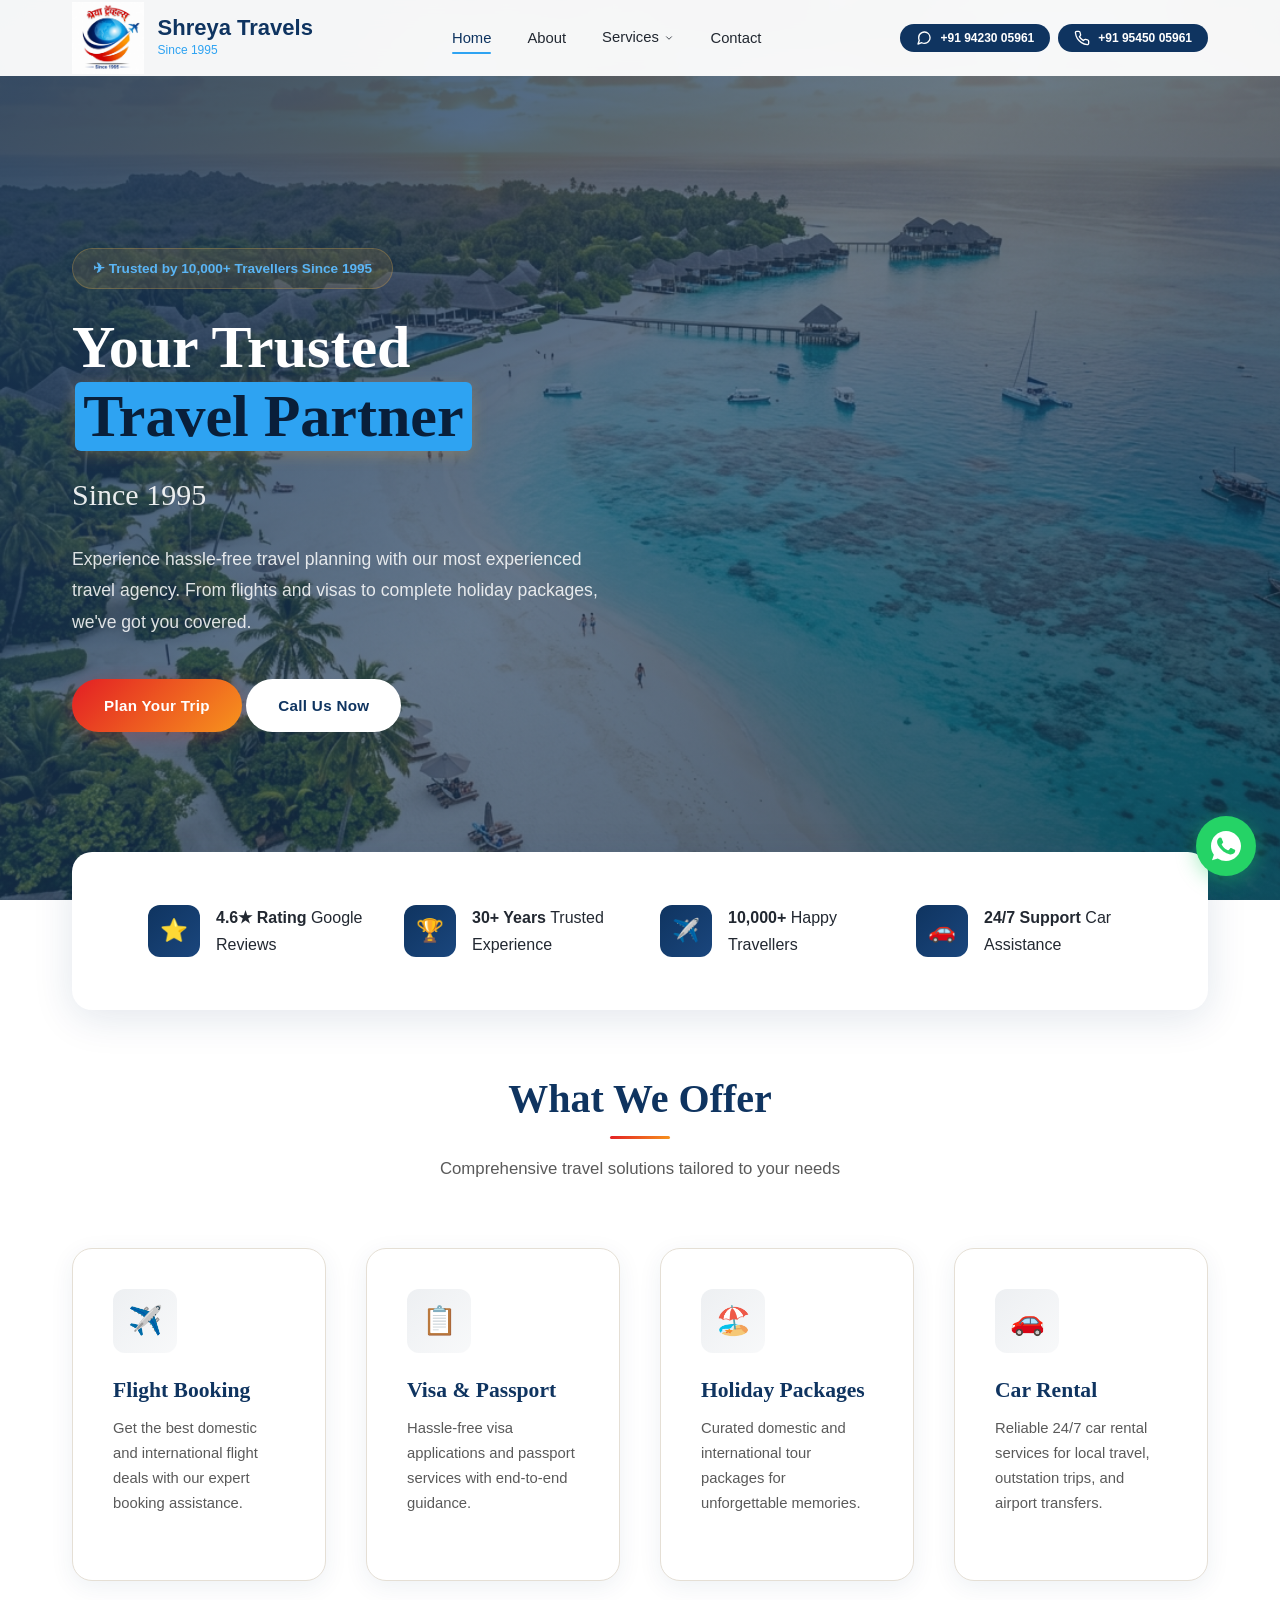
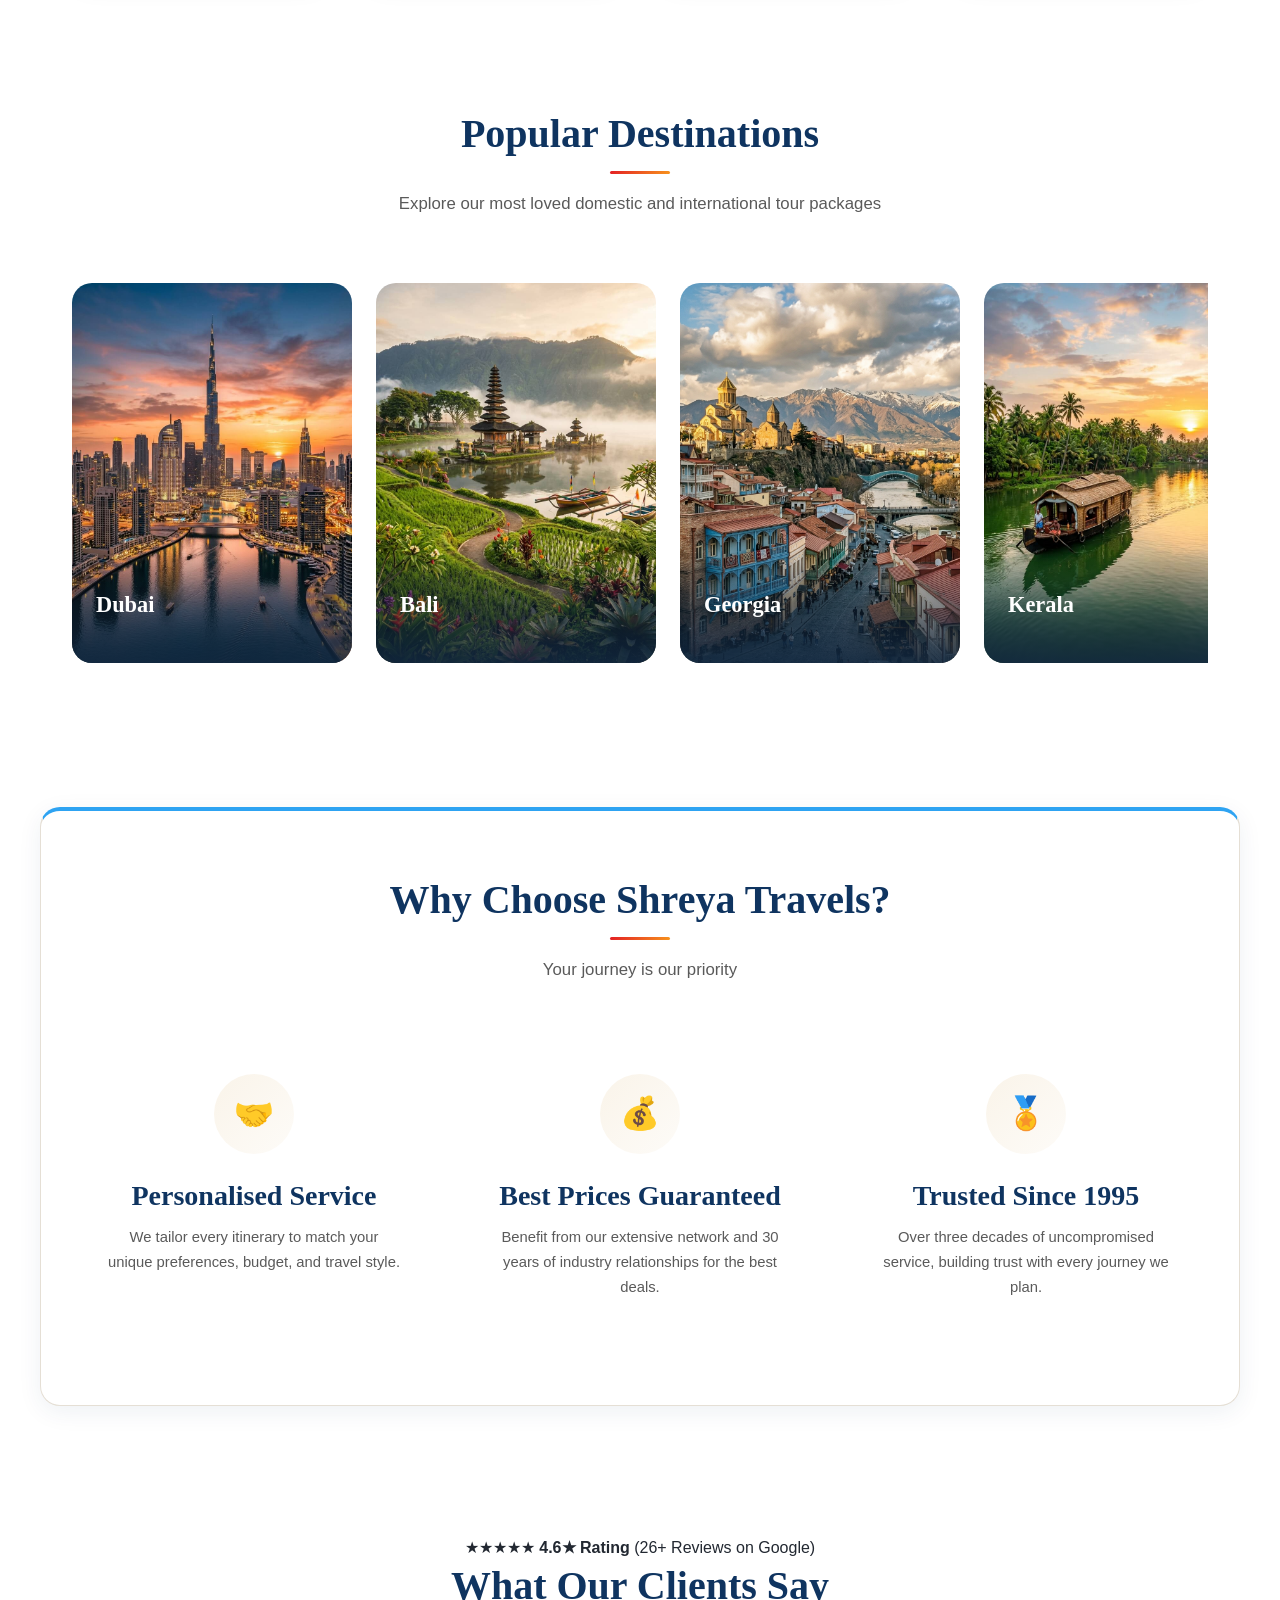
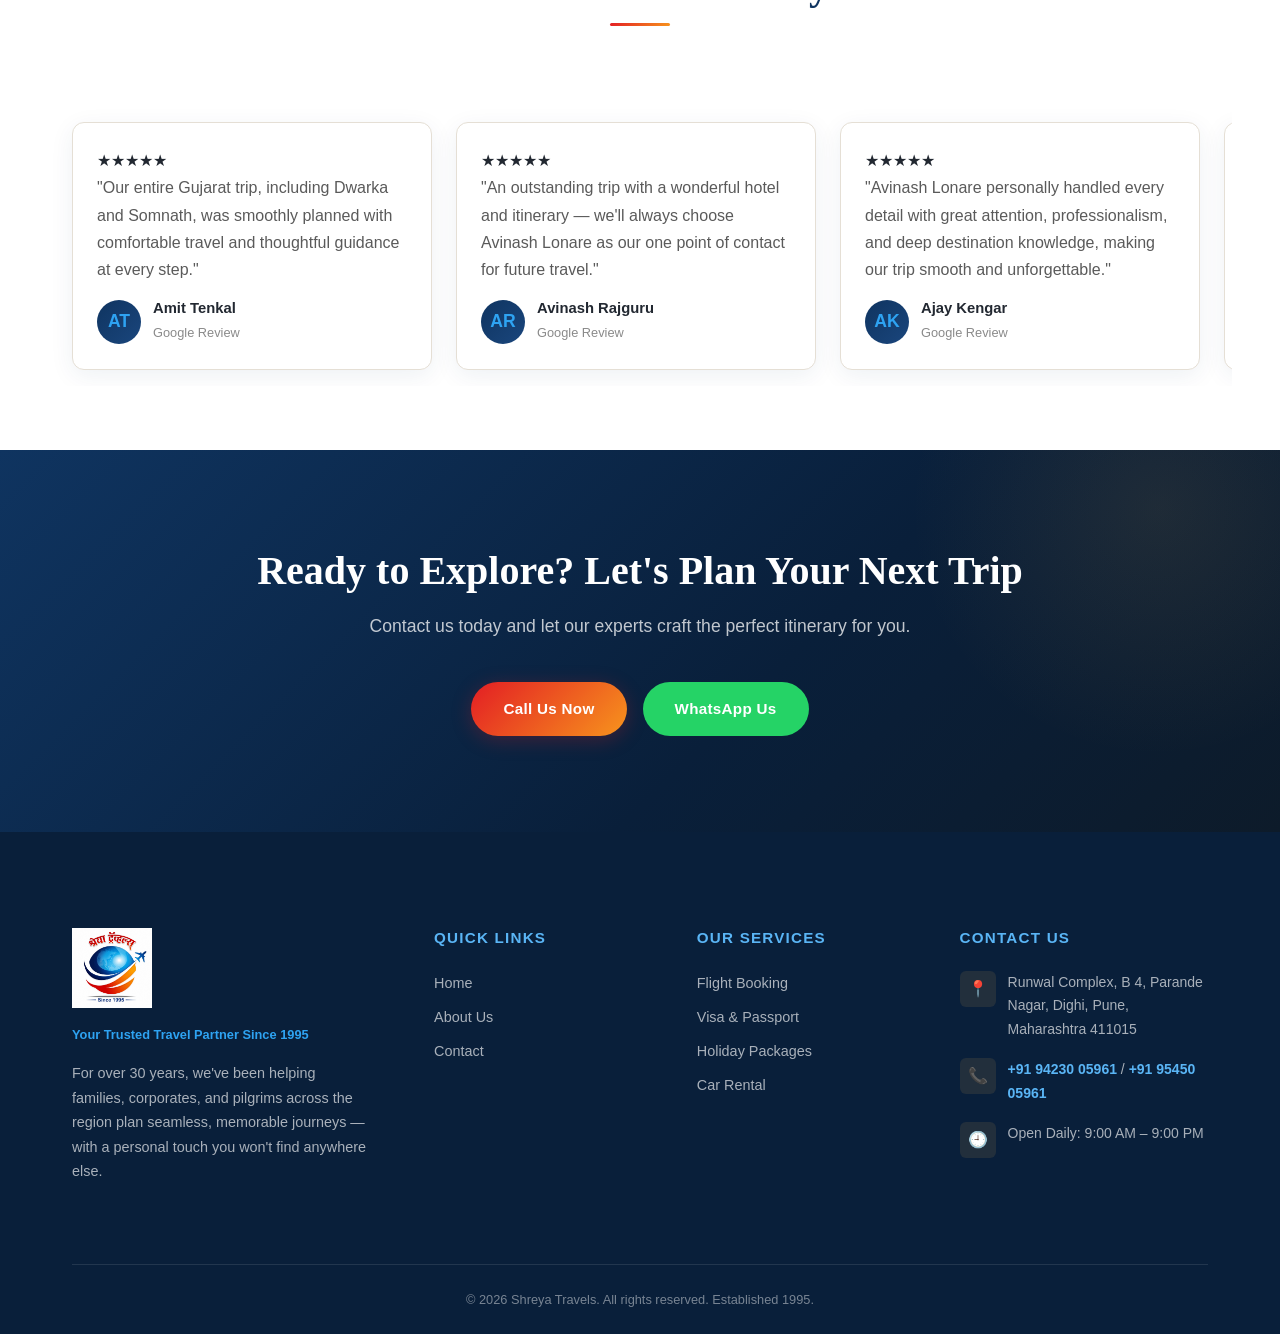
==== commit ebf8ae5a: "Change Home page 1" ====
--- a/index.html
+++ b/index.html
@@ -78,7 +78,7 @@
       <div class="header-actions">
         <div style="display:flex; gap:0.5rem;">
           <a href="tel:+919423005961" class="header-phone" style="padding: 0.25rem 1rem; font-size: 0.75rem;">
-            <svg xmlns="http://www.w3.org/2000/svg" width="12" height="12" viewBox="0 0 24 24" fill="none" stroke="currentColor" stroke-width="2" stroke-linecap="round" stroke-linejoin="round"><path d="M22 16.92v3a2 2 0 0 1-2.18 2 19.79 19.79 0 0 1-8.63-3.07 19.5 19.5 0 0 1-6-6 19.79 19.79 0 0 1-3.07-8.67A2 2 0 0 1 4.11 2h3a2 2 0 0 1 2 1.72 12.84 12.84 0 0 0 .7 2.81 2 2 0 0 1-.45 2.11L8.09 9.91a16 16 0 0 0 6 6l1.27-1.27a2 2 0 0 1 2.11-.45 12.84 12.84 0 0 0 2.81.7A2 2 0 0 1 22 16.92z"></path></svg>
+            <svg xmlns="http://www.w3.org/2000/svg" width="12" height="12" viewBox="0 0 24 24" fill="none" stroke="currentColor" stroke-width="2" stroke-linecap="round" stroke-linejoin="round"><path d="M21 11.5a8.38 8.38 0 0 1-.9 3.8 8.5 8.5 0 0 1-7.6 4.7 8.38 8.38 0 0 1-3.8-.9L3 21l1.9-5.7a8.38 8.38 0 0 1-.9-3.8 8.5 8.5 0 0 1 4.7-7.6 8.38 8.38 0 0 1 3.8-.9h.5a8.48 8.48 0 0 1 8 8v.5z"></path></svg>
             +91 94230 05961
           </a>
           <a href="tel:+919545005961" class="header-phone" style="padding: 0.25rem 1rem; font-size: 0.75rem;">
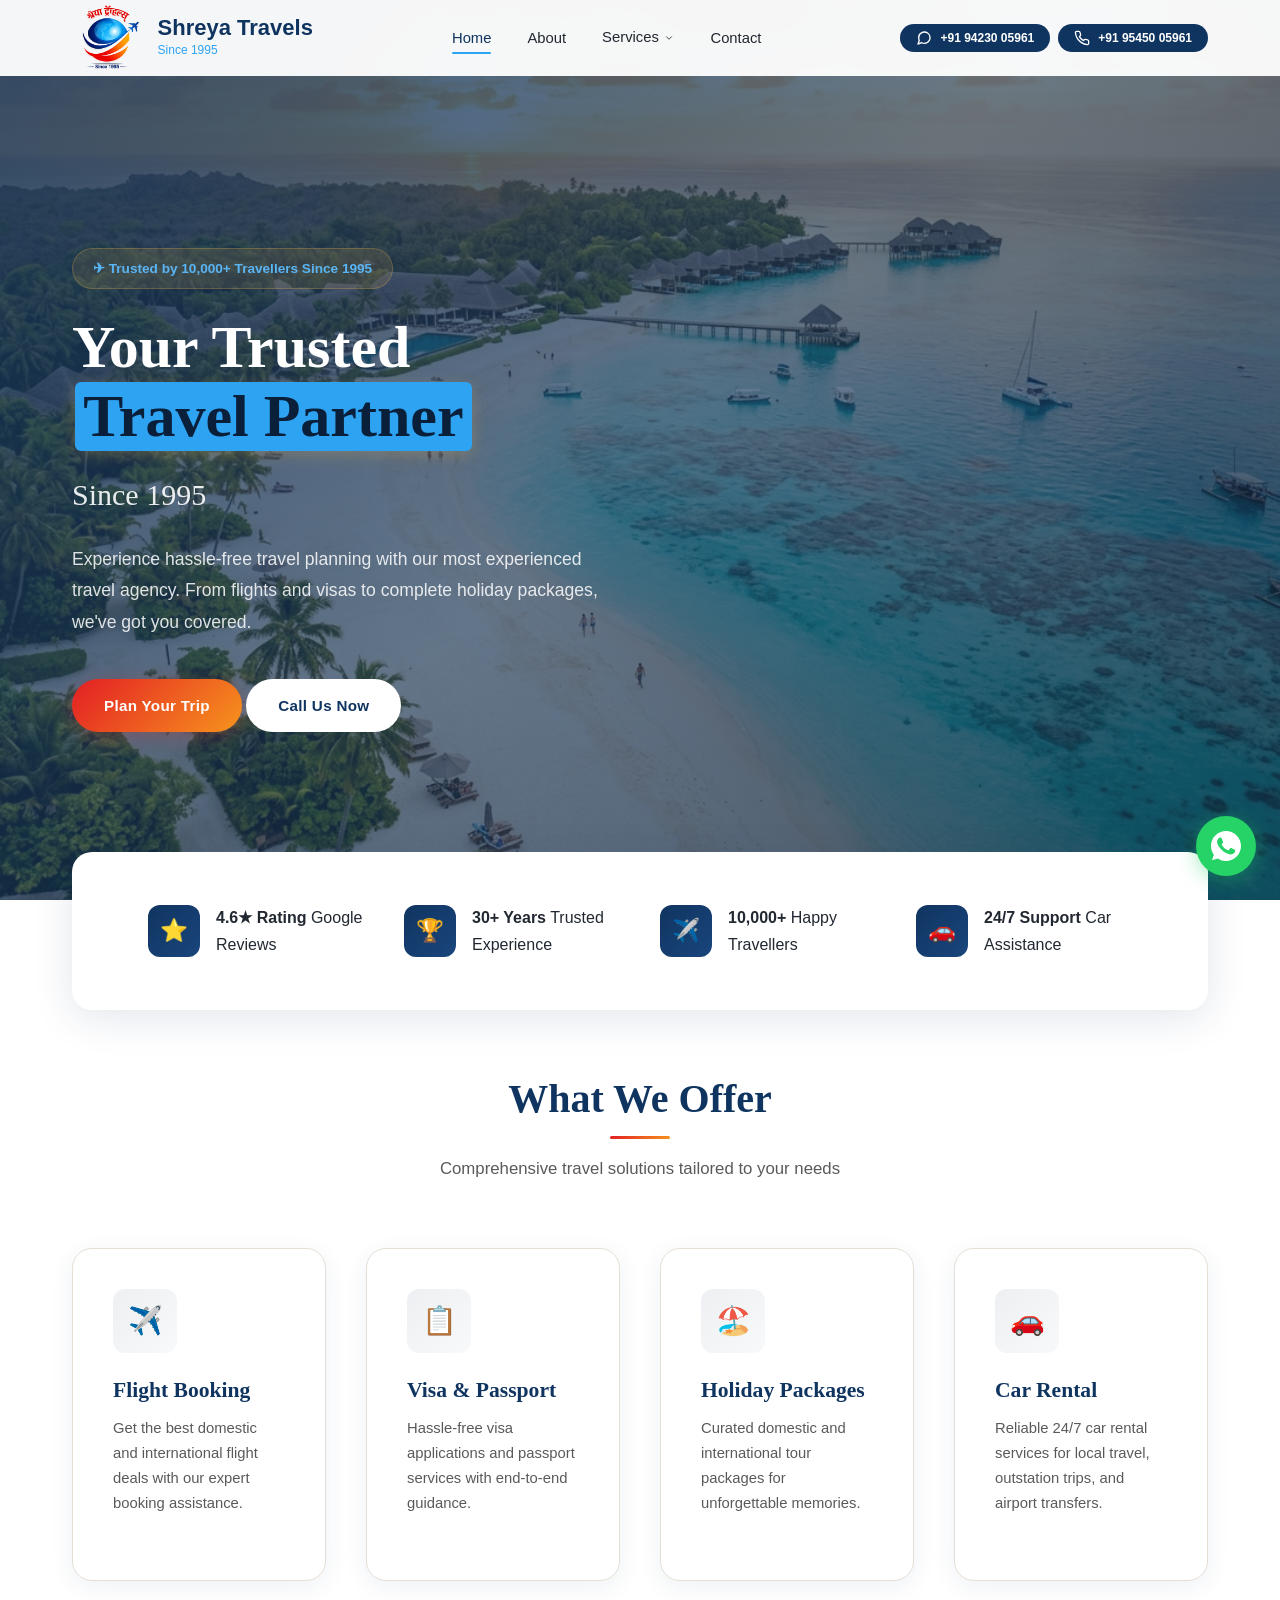
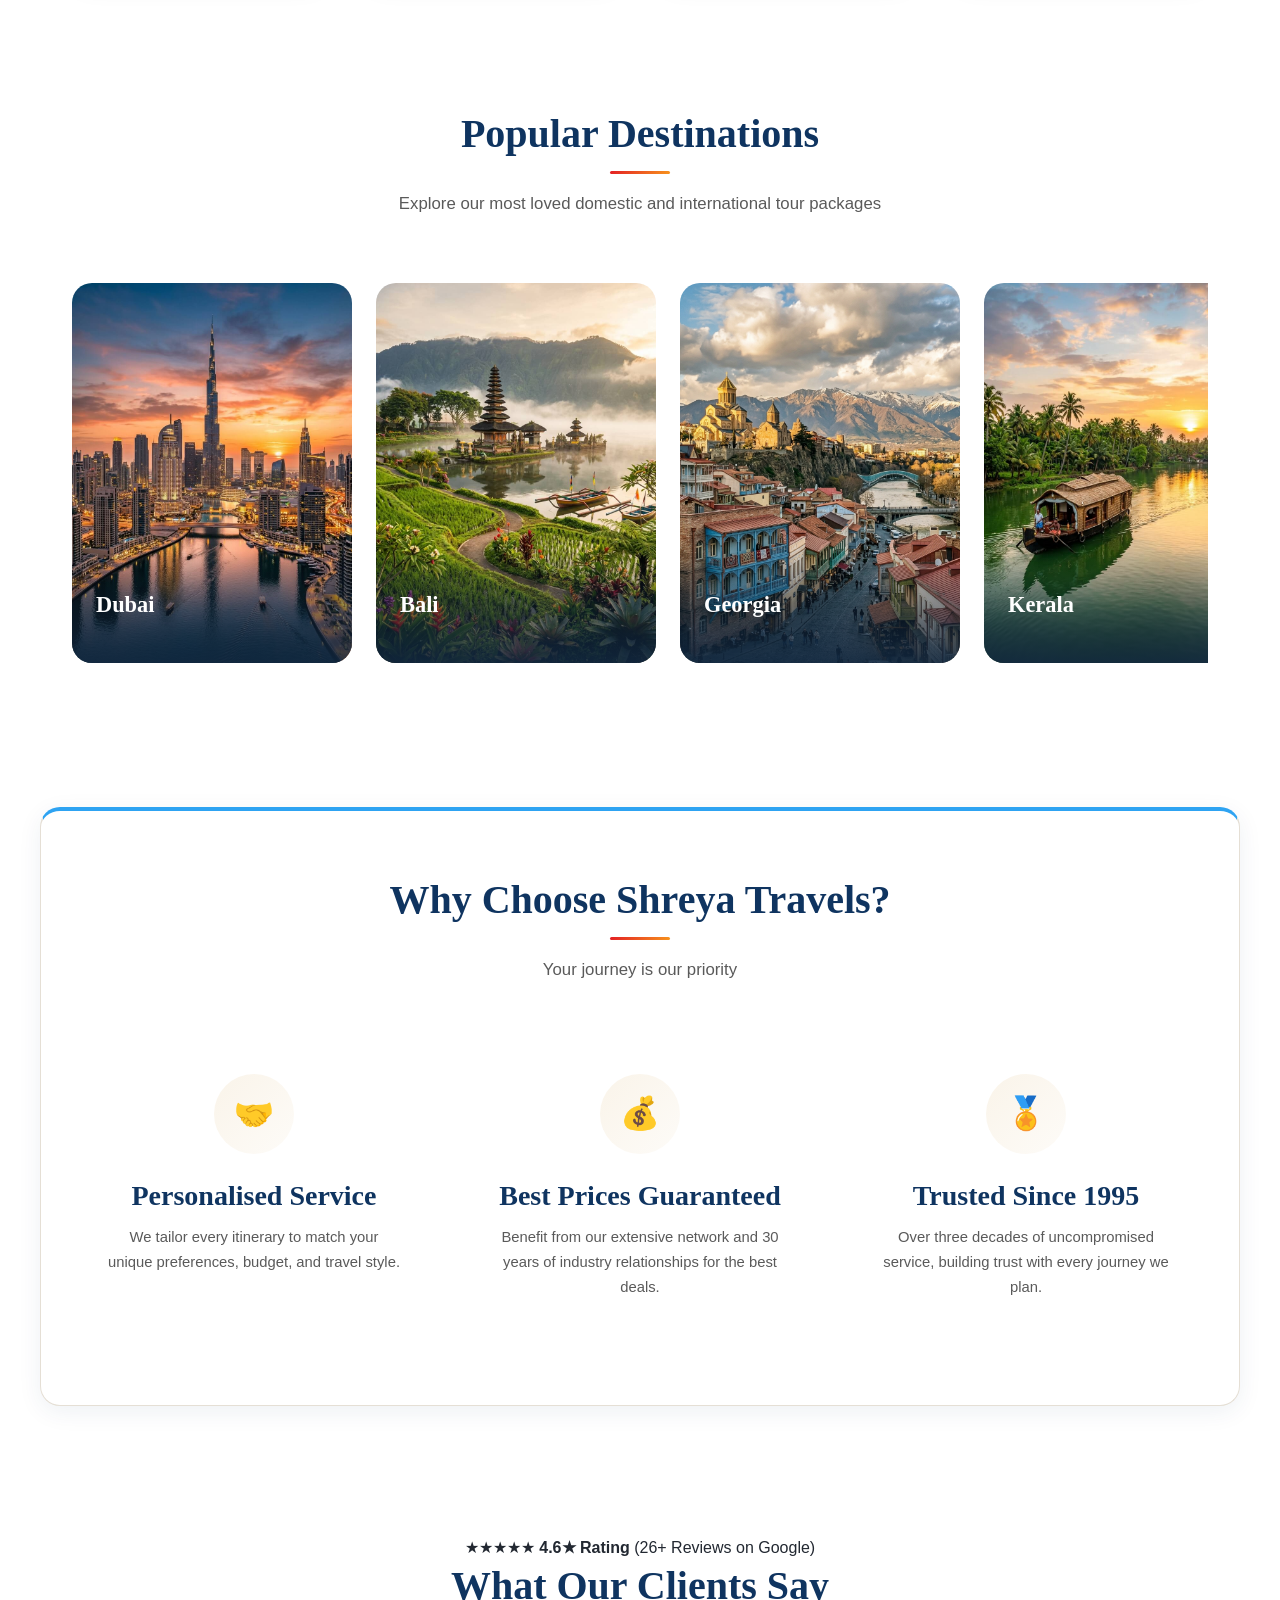
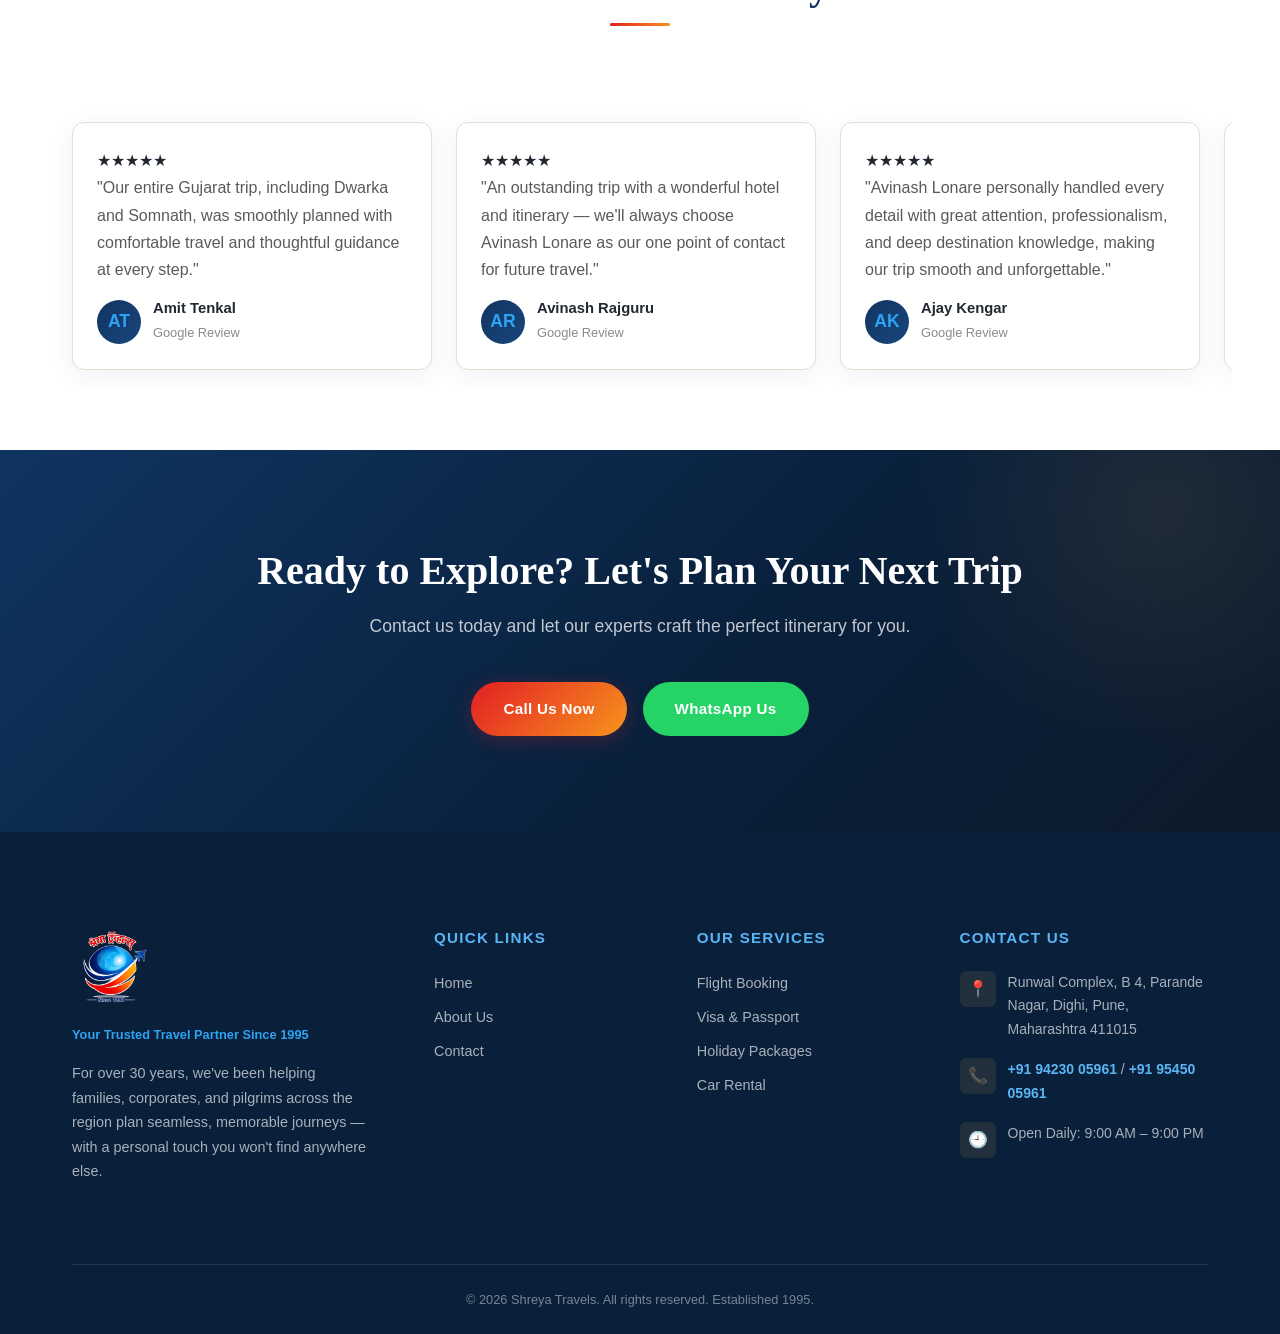
==== commit ff695937: "Changes Entire Logo" ====
--- a/index.html
+++ b/index.html
@@ -4,6 +4,7 @@
   <meta charset="UTF-8">
   <meta name="viewport" content="width=device-width, initial-scale=1.0">
   <title>Shreya Travels — Trusted Travel Agent in Dighi, Pune Since 1995 | Flights, Visa, Tours, Car Rental</title>
+  <link rel="icon" type="image/png" href="images/logo.png">
   <meta name="description" content="Shreya Travels is Pune's trusted travel agent since 1995, offering flight booking, visa & passport assistance, holiday packages, and 24/7 car rental from Dighi. Call +91 94230 05961.">
   <meta name="keywords" content="travel agent in Dighi Pune, international tour operators Pune, flight booking office Dighi, visa consultants in Pune">
   <link rel="stylesheet" href="css/styles.css">
@@ -53,7 +54,7 @@
   <header class="header" id="header">
     <div class="container">
       <a href="index.html" class="logo">
-        <img src="images/logo.jpeg" alt="Shreya Travels Logo" class="logo-img">
+        <img src="images/logo.png" alt="Shreya Travels Logo" class="logo-img">
         <div class="logo-text">
           <span class="logo-name">Shreya Travels</span>
           <span class="logo-tagline">Since 1995</span>
@@ -400,7 +401,7 @@
     <div class="container">
       <div class="footer-grid">
         <div class="footer-col">
-          <img src="images/logo.jpeg" alt="Shreya Travels Logo" class="footer-logo">
+          <img src="images/logo.png" alt="Shreya Travels Logo" class="footer-logo">
           <p class="footer-brand-tagline">Your Trusted Travel Partner Since 1995</p>
           <p>For over 30 years, we've been helping families, corporates, and pilgrims across the region plan seamless, memorable journeys — with a personal touch you won't find anywhere else.</p>
         </div>
--- a/css/styles.css
+++ b/css/styles.css
@@ -2912,7 +2912,7 @@
 
 @media (min-width: 1024px) {
   .contact-cards-grid {
-    grid-template-columns: repeat(5, 1fr);
+    grid-template-columns: repeat(auto-fit, minmax(220px, 1fr));
     gap: 1.5rem;
   }
   .contact-map-form-grid {
@@ -3514,6 +3514,9 @@
   max-width: 1280px;
   margin: 0 auto;
   padding: 0 40px;
+  display: flex;
+  flex-direction: column;
+  align-items: center;
 }
 /* Heading */
 .pkg-header {
@@ -3538,7 +3541,9 @@
 .pkg-grid {
   display: grid;
   grid-template-columns: repeat(3, 1fr);
-  gap: 36px;
+  gap: 24px;
+  align-items: stretch;
+  width: 100%;
 }
 /* Card */
 .pkg-card {
@@ -3549,8 +3554,8 @@
   box-shadow: 0 4px 15px rgba(22, 59, 105, 0.04);
   display: flex;
   flex-direction: column;
+  height: 100%;
   transition: transform 300ms ease, box-shadow 300ms ease;
-  height: 100%;
 }
 
 .pkg-card:hover {
@@ -3559,14 +3564,16 @@
 }
 /* Image wrapper */
 .pkg-image {
-  height: 260px;
+  aspect-ratio: 4 / 3;
   position: relative;
   overflow: hidden;
 }
-.pkg-image img {
+.pkg-image img, .pkg-carousel, .pkg-carousel-inner, .pkg-carousel-item {
   width: 100%;
   height: 100%;
   object-fit: cover;
+}
+.pkg-image img {
   transition: transform 300ms ease;
 }
 .pkg-card:hover .pkg-image img {
@@ -3604,14 +3611,11 @@
   flex-grow: 1;
 }
 .pkg-title {
-  font-family: 'Playfair Display', serif;
-  font-size: 1.875rem; /* 30px */
+  font-family: 'Inter', sans-serif;
+  font-size: 1.35rem;
   font-weight: 700;
   color: #163B69;
-  margin-bottom: 12px;
-  min-height: 72px; /* Fixed height for alignment */
-  display: flex;
-  align-items: center;
+  margin-bottom: 8px;
 }
 
 /* Feature tags */
@@ -4460,3 +4464,96 @@
   max-height: 300px;
   margin-top: 8px;
 }
+
+/* ===========================
+   SEARCH BAR & SHOW ALL
+   =========================== */
+.pkg-search-wrap {
+  width: 100%;
+  max-width: 480px;
+  margin: 0 auto 2rem;
+  position: relative;
+}
+.pkg-search-wrap input {
+  width: 100%;
+  padding: 14px 20px 14px 50px;
+  border: 2px solid #e0e4ea;
+  border-radius: 50px;
+  font-family: 'Inter', sans-serif;
+  font-size: 1rem;
+  color: #163B69;
+  background: #fff;
+  outline: none;
+  transition: border-color 0.3s ease, box-shadow 0.3s ease;
+}
+.pkg-search-wrap input::placeholder {
+  color: #999;
+}
+.pkg-search-wrap input:focus {
+  border-color: var(--primary);
+  box-shadow: 0 0 0 4px rgba(22, 59, 105, 0.1);
+}
+.pkg-search-wrap .pkg-search-icon {
+  position: absolute;
+  left: 18px;
+  top: 50%;
+  transform: translateY(-50%);
+  width: 20px;
+  height: 20px;
+  color: #999;
+  pointer-events: none;
+}
+.pkg-search-wrap input:focus ~ .pkg-search-icon {
+  color: var(--primary);
+}
+
+.pkg-card.pkg-card-hidden {
+  display: none !important;
+}
+
+.pkg-toggle-wrapper {
+  display: flex;
+  justify-content: center;
+  margin-top: 32px;
+}
+.pkg-toggle-btn {
+  display: inline-flex;
+  align-items: center;
+  gap: 8px;
+  padding: 12px 32px;
+  background: var(--primary);
+  color: #fff;
+  border: none;
+  border-radius: 50px;
+  font-family: 'Inter', sans-serif;
+  font-size: 1rem;
+  font-weight: 600;
+  cursor: pointer;
+  transition: background 0.3s ease, transform 0.2s ease;
+}
+.pkg-toggle-btn:hover {
+  background: #0d2a50;
+  transform: translateY(-2px);
+}
+.pkg-toggle-btn svg {
+  width: 16px;
+  height: 16px;
+  transition: transform 0.3s ease;
+}
+.pkg-toggle-btn.expanded svg {
+  transform: rotate(180deg);
+}
+
+.pkg-no-results {
+  text-align: center;
+  padding: 3rem 1rem;
+  font-family: 'Inter', sans-serif;
+  font-size: 1.1rem;
+  color: #888;
+  width: 100%;
+  display: none;
+  grid-column: 1 / -1;
+}
+.pkg-no-results.visible {
+  display: block;
+}
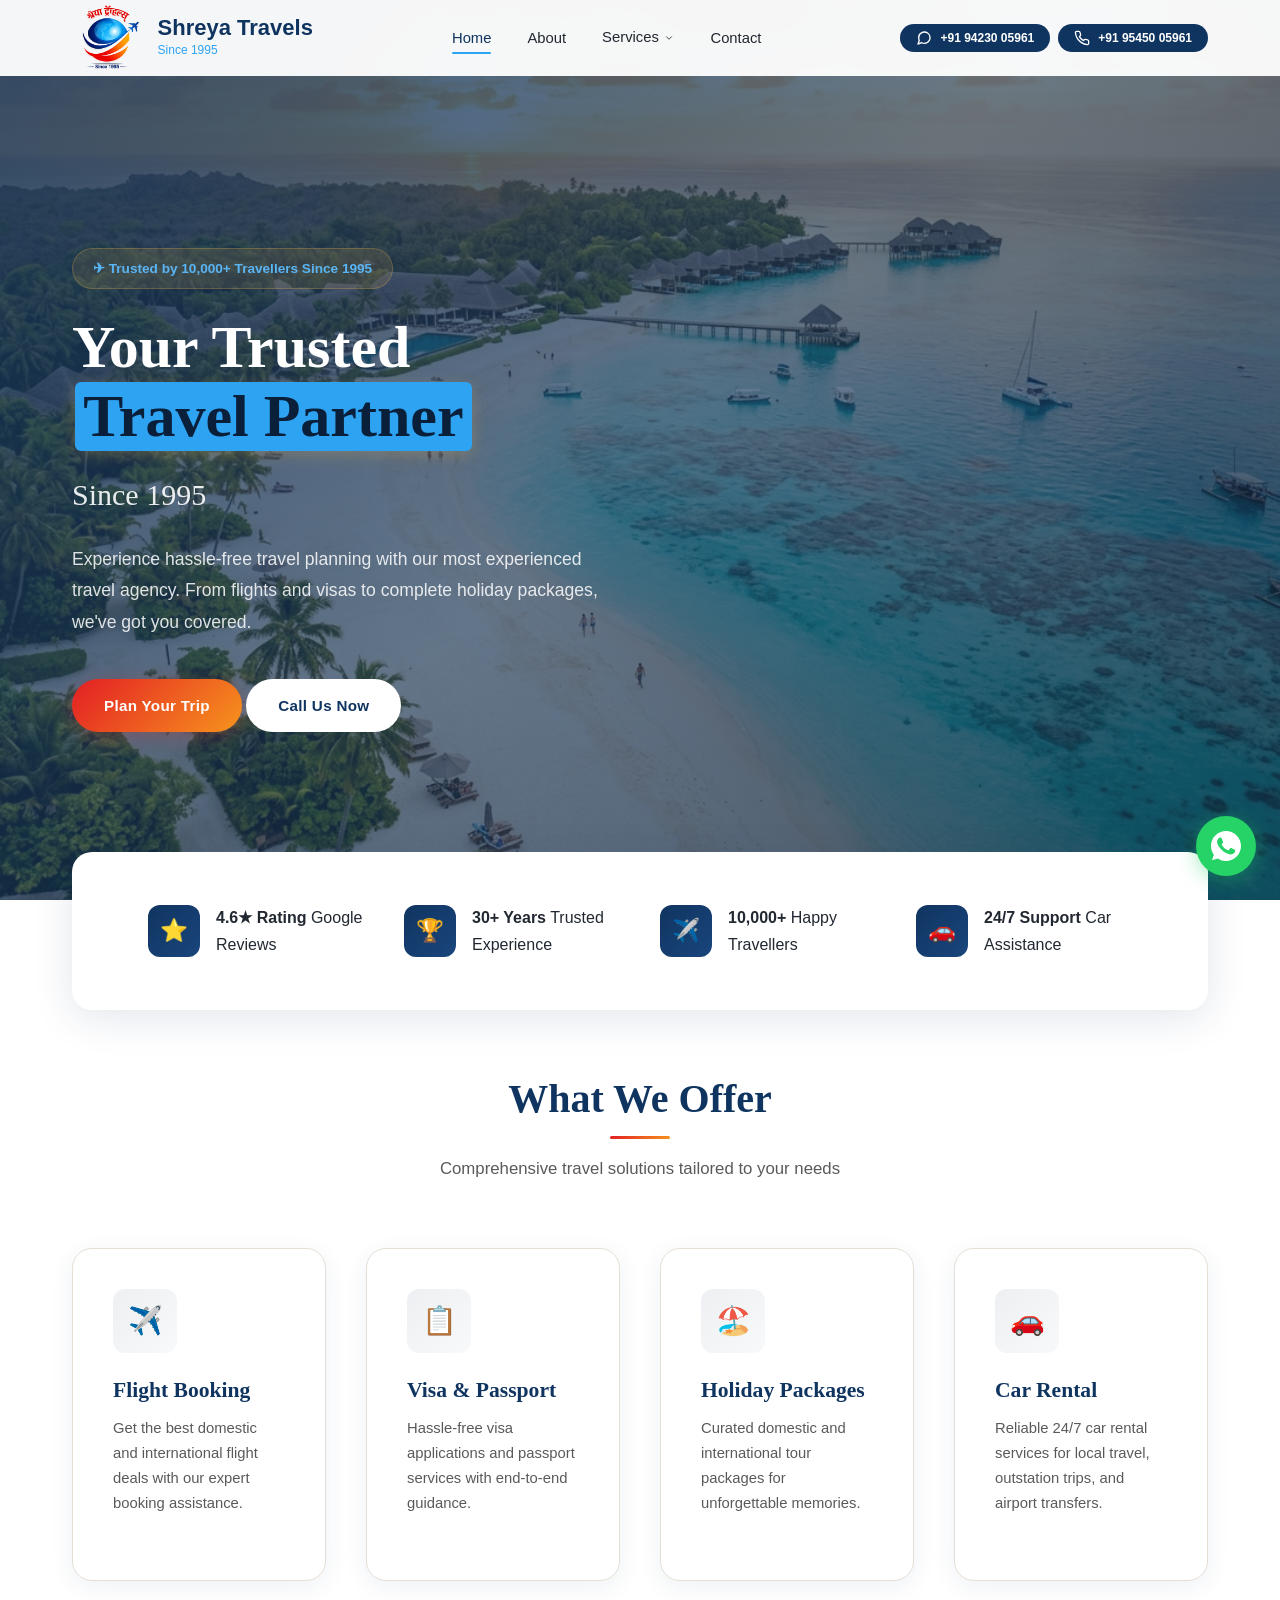
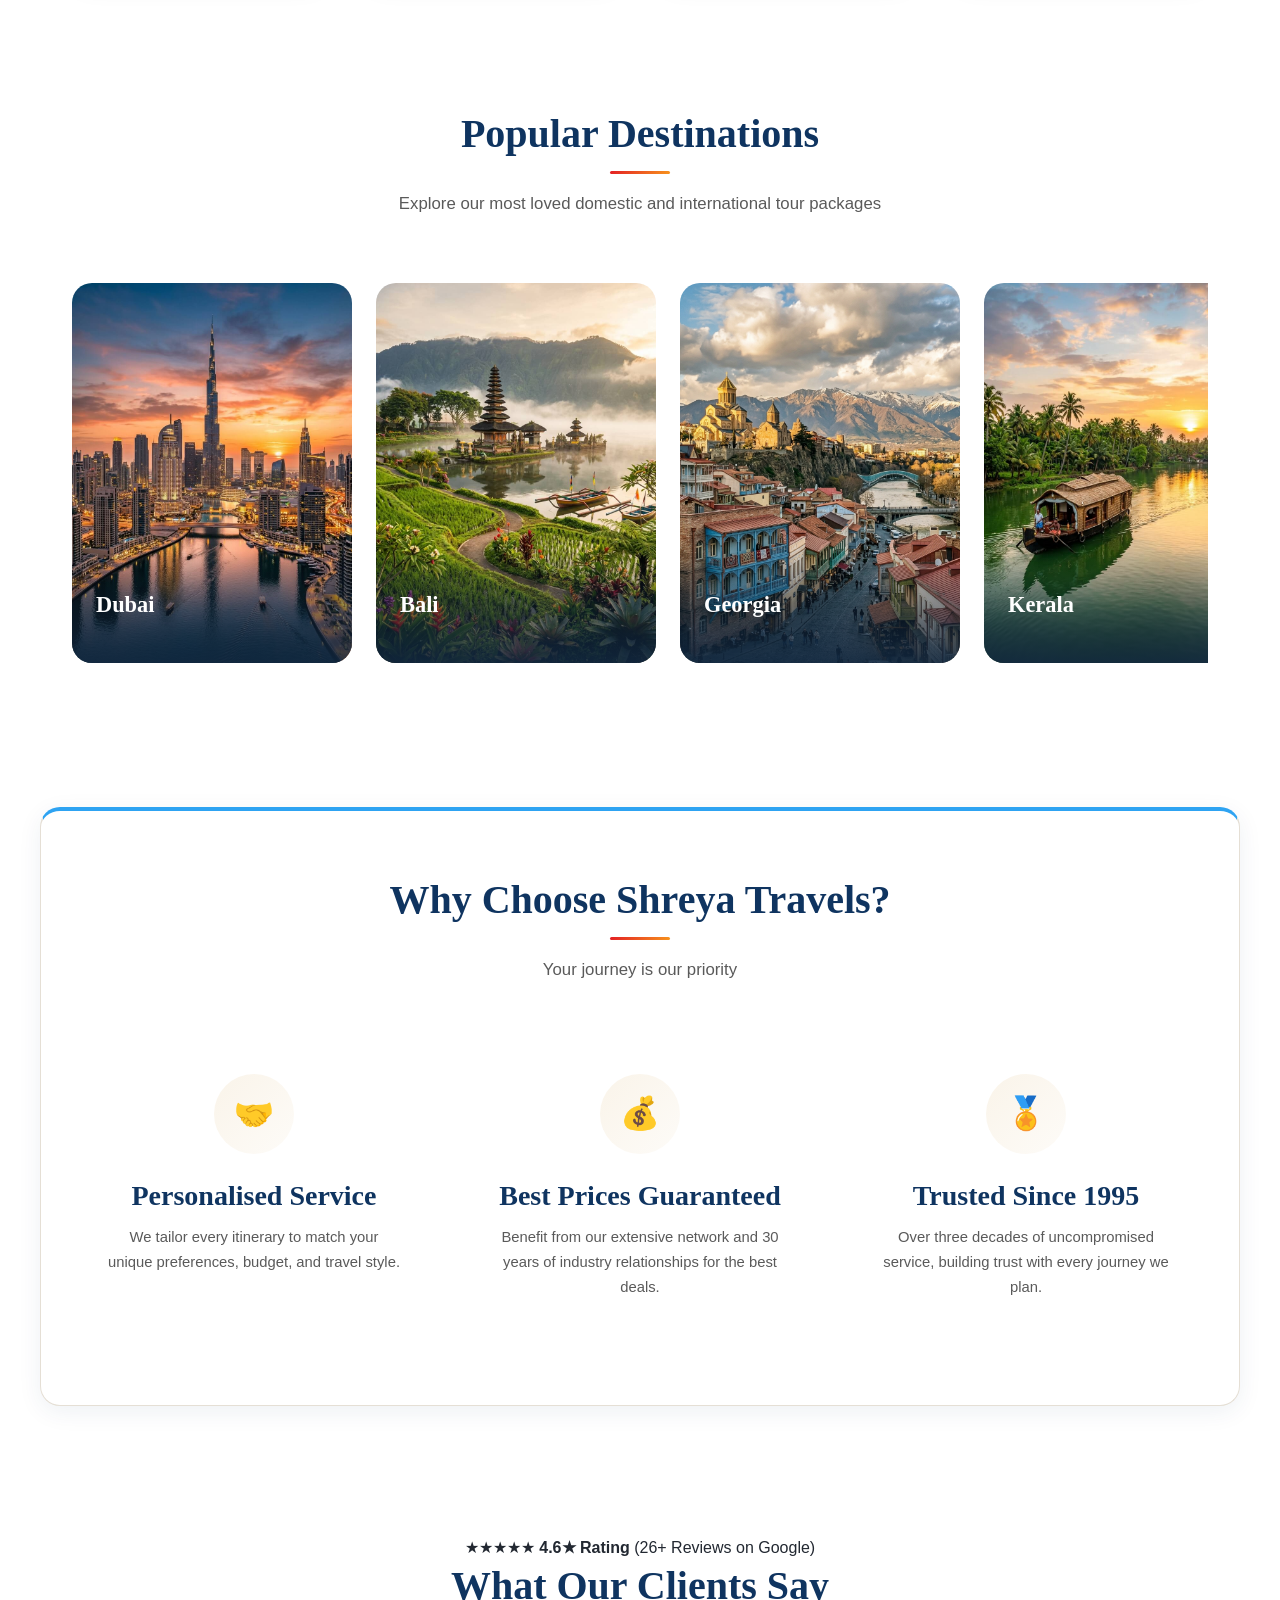
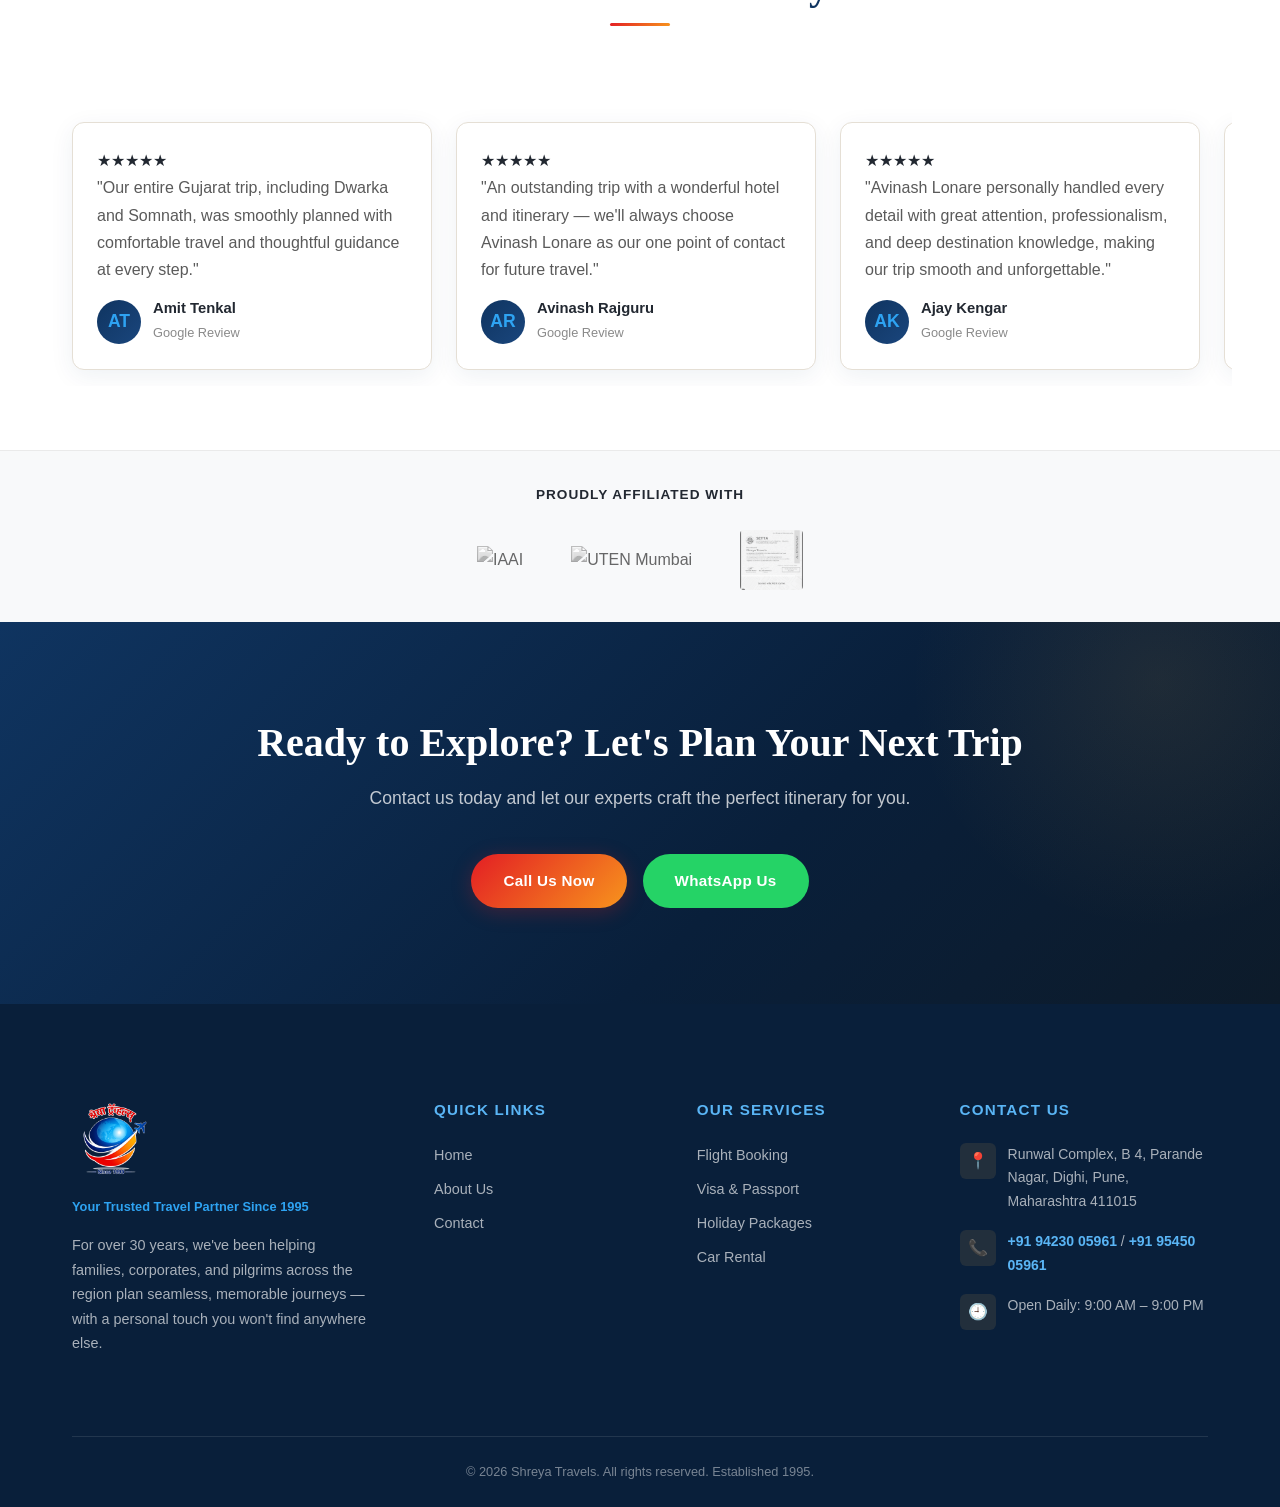
==== commit b710ff71: "Update Certificates" ====
--- a/index.html
+++ b/index.html
@@ -384,6 +384,18 @@
     </div>
   </section>
 
+  <!-- AFFILIATED WITH BANNER -->
+  <section class="affiliated-banner">
+    <div class="container">
+      <p class="affiliated-title">Proudly Affiliated With</p>
+      <div class="affiliated-logos">
+        <img src="images/iaai-logo.jpg" alt="IAAI" class="affiliated-logo">
+        <img src="images/uten-logo.jpg" alt="UTEN Mumbai" class="affiliated-logo">
+        <img src="images/setta-certificate.png" alt="SETTA" class="affiliated-logo" style="object-fit: cover; object-position: top; max-width: 140px; border-radius: 4px;">
+      </div>
+    </div>
+  </section>
+
   <!-- CTA BANNER -->
   <section class="cta-banner">
     <div class="container text-center">
--- a/css/styles.css
+++ b/css/styles.css
@@ -4557,3 +4557,119 @@
 .pkg-no-results.visible {
   display: block;
 }
+
+
+/* ==========================================================================
+   AFFILIATIONS & MEMBERSHIPS (ABOUT PAGE)
+   ========================================================================== */
+.affiliations-section {
+  background-color: #fff;
+}
+
+.affiliations-grid {
+  display: grid;
+  grid-template-columns: repeat(auto-fit, minmax(250px, 1fr));
+  gap: 2rem;
+  margin-top: 2.5rem;
+}
+
+.affiliation-card {
+  background: var(--light);
+  border-radius: var(--radius-lg);
+  padding: 2rem 1.5rem;
+  text-align: center;
+  box-shadow: 0 4px 6px rgba(0,0,0,0.05);
+  transition: transform 0.3s ease;
+}
+
+.affiliation-card:hover {
+  transform: translateY(-5px);
+}
+
+.affiliation-img-wrapper {
+  height: 120px;
+  display: flex;
+  align-items: center;
+  justify-content: center;
+  margin-bottom: 1.5rem;
+}
+
+.affiliation-logo {
+  max-width: 120px;
+  max-height: 100px;
+  object-fit: contain;
+}
+
+.affiliation-cert {
+  max-width: 100%;
+  max-height: 120px;
+  object-fit: contain;
+  border-radius: 4px;
+  box-shadow: 0 2px 8px rgba(0,0,0,0.1);
+  transition: transform 0.3s ease;
+}
+
+.affiliation-cert:hover {
+  transform: scale(1.05);
+}
+
+.affiliation-card h3 {
+  font-size: 1.25rem;
+  margin-bottom: 0.5rem;
+  color: var(--dark);
+}
+
+.affiliation-card p {
+  font-size: 0.95rem;
+  color: var(--gray);
+  margin: 0;
+}
+
+/* ==========================================================================
+   AFFILIATED WITH BANNER (HOME PAGE)
+   ========================================================================== */
+.affiliated-banner {
+  background-color: #f8f9fa;
+  padding: 2rem 0;
+  border-top: 1px solid #eaeaea;
+}
+
+.affiliated-title {
+  text-align: center;
+  font-weight: 600;
+  color: var(--gray);
+  margin-bottom: 1.5rem;
+  text-transform: uppercase;
+  letter-spacing: 1px;
+  font-size: 0.85rem;
+}
+
+.affiliated-logos {
+  display: flex;
+  justify-content: center;
+  align-items: center;
+  gap: 3rem;
+  flex-wrap: wrap;
+}
+
+.affiliated-logo {
+  max-height: 60px;
+  max-width: 150px;
+  object-fit: contain;
+  filter: grayscale(100%) opacity(0.7);
+  transition: filter 0.3s ease, transform 0.3s ease;
+}
+
+.affiliated-logo:hover {
+  filter: grayscale(0%) opacity(1);
+  transform: scale(1.05);
+}
+
+@media (max-width: 768px) {
+  .affiliated-logos {
+    gap: 1.5rem;
+  }
+  .affiliated-logo {
+    max-height: 45px;
+  }
+}
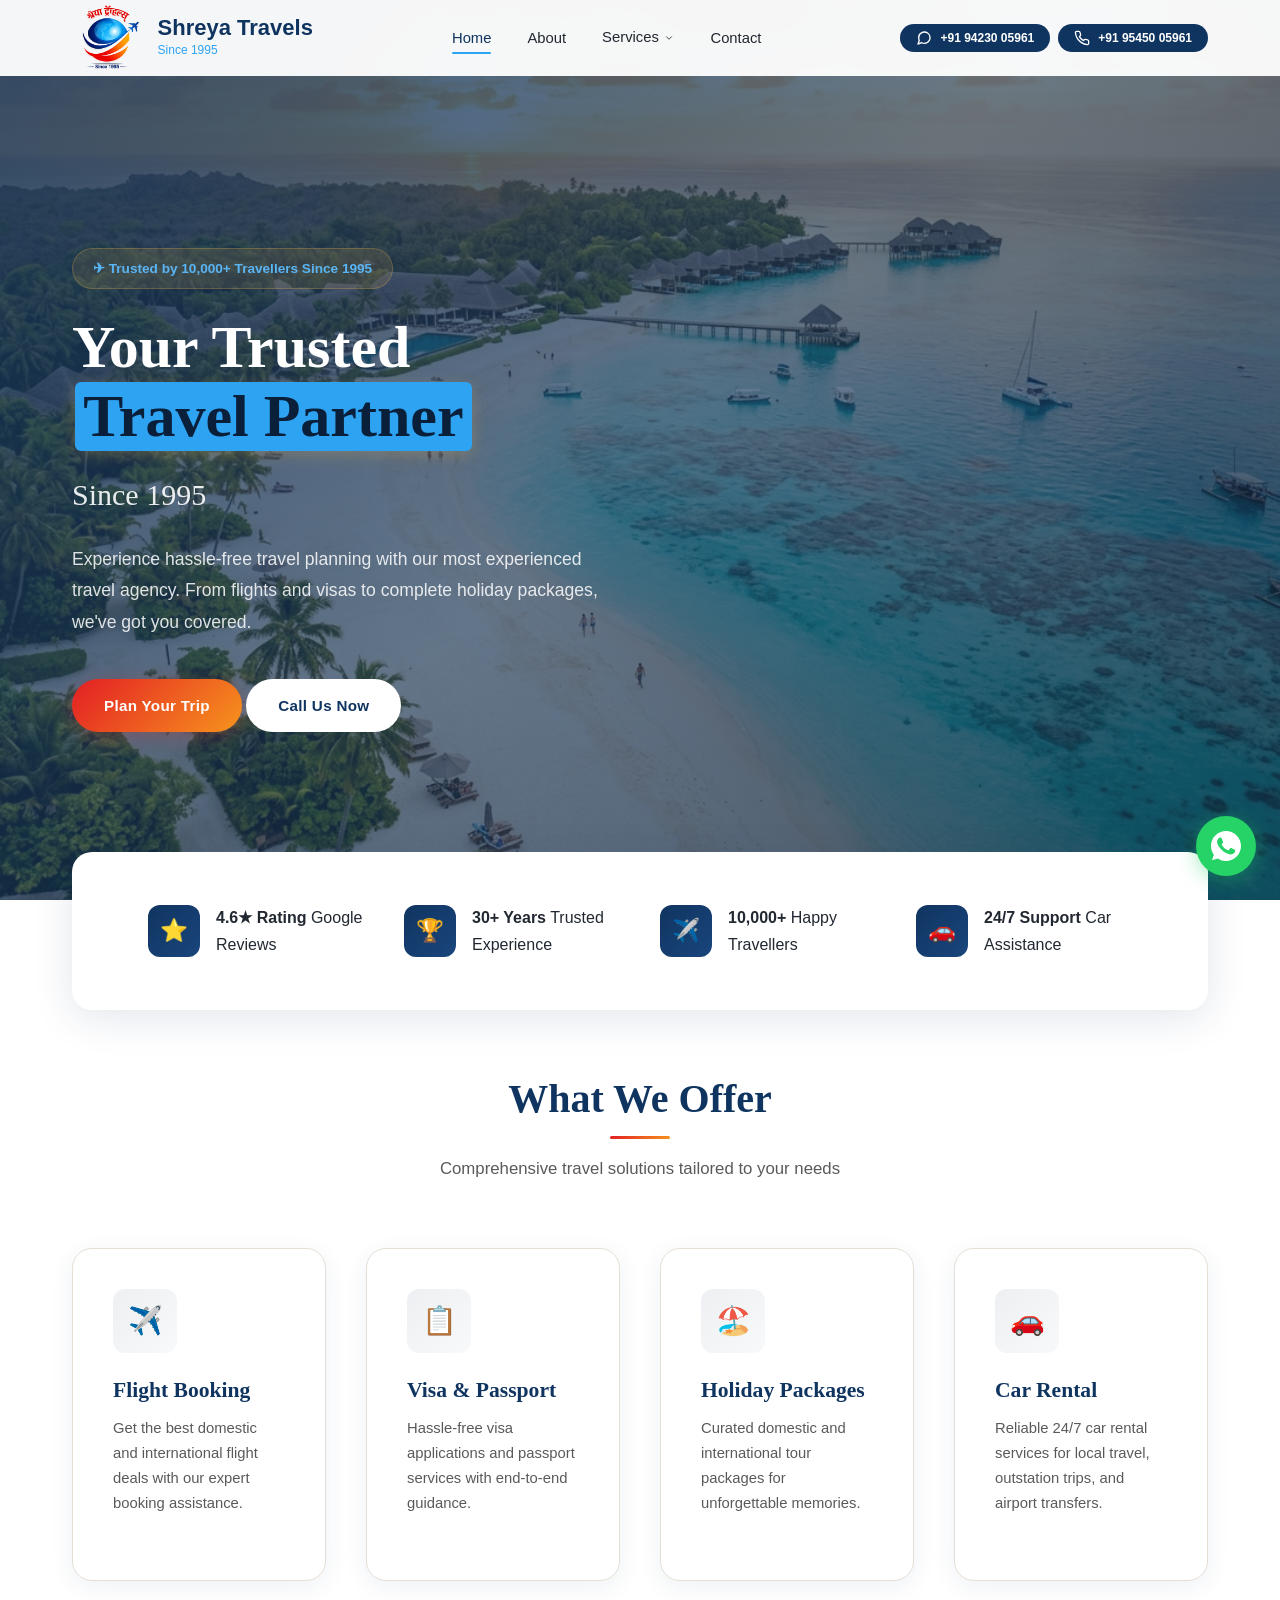
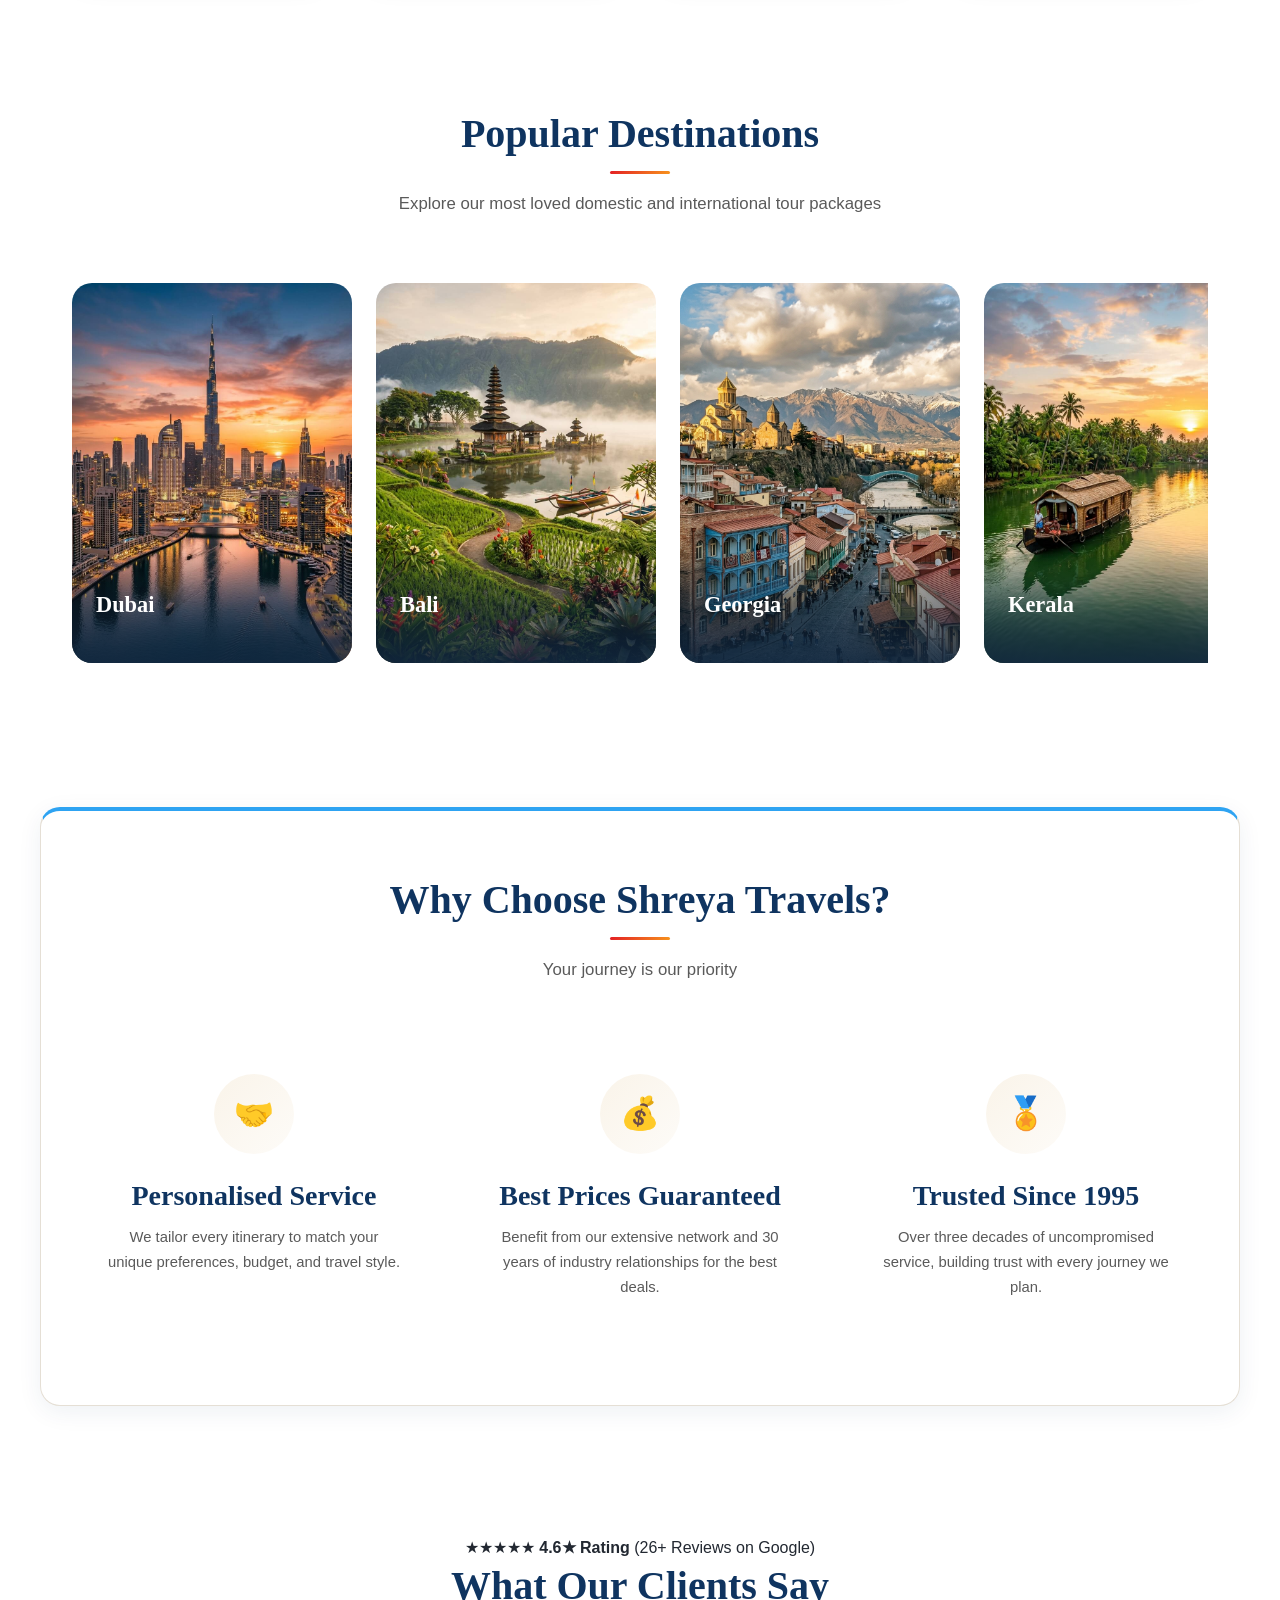
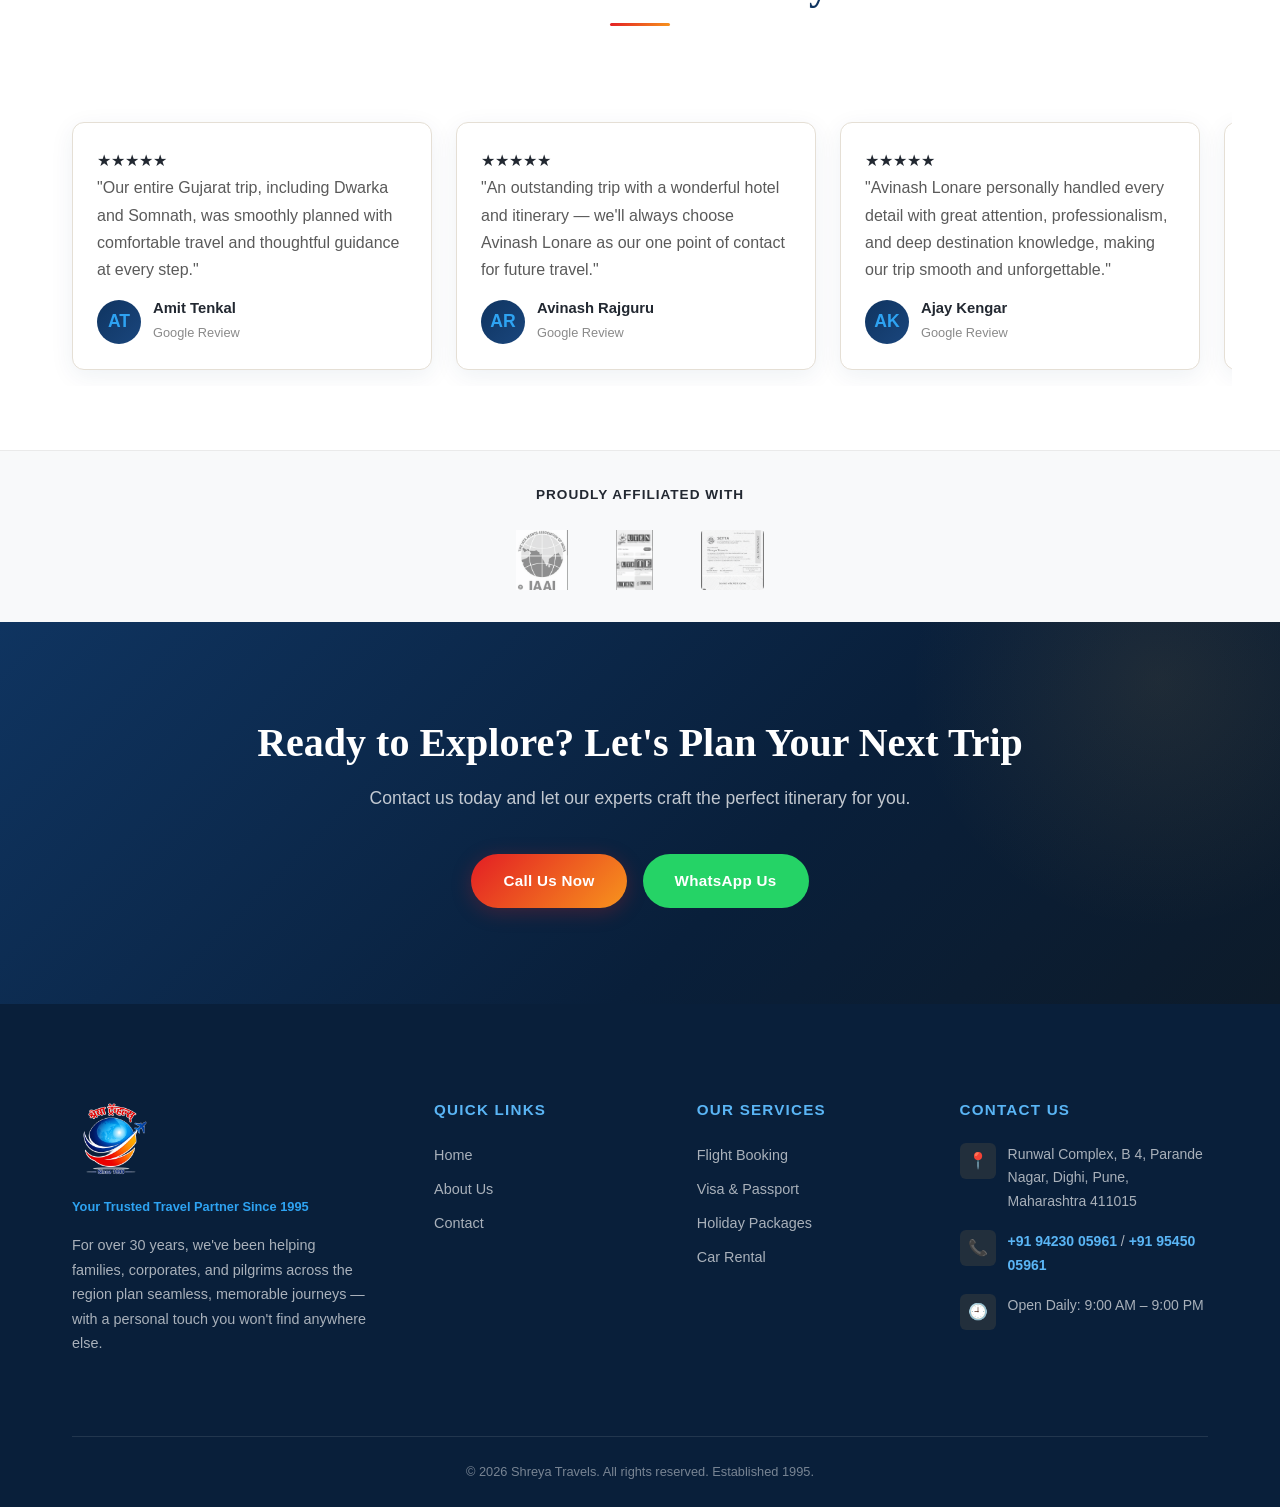
==== commit e46c21c3: "Update Logos" ====
--- a/index.html
+++ b/index.html
@@ -391,7 +391,9 @@
       <div class="affiliated-logos">
         <img src="images/iaai-logo.jpg" alt="IAAI" class="affiliated-logo">
         <img src="images/uten-logo.jpg" alt="UTEN Mumbai" class="affiliated-logo">
-        <img src="images/setta-certificate.png" alt="SETTA" class="affiliated-logo" style="object-fit: cover; object-position: top; max-width: 140px; border-radius: 4px;">
+        <a href="javascript:void(0);" onclick="openModal('images/setta-certificate.png', 'SETTA Certificate - Allied Member')">
+          <img src="images/setta-certificate.png" alt="SETTA" class="affiliated-logo" style="object-fit: cover; object-position: top; max-width: 140px; border-radius: 4px; cursor: pointer;">
+        </a>
       </div>
     </div>
   </section>
@@ -467,6 +469,13 @@
     <svg xmlns="http://www.w3.org/2000/svg" viewBox="0 0 32 32" fill="currentColor"><path d="M16.004 0h-.008C7.174 0 0 7.176 0 16.004c0 3.5 1.128 6.744 3.046 9.378L1.054 31.29l6.118-1.958A15.924 15.924 0 0 0 16.004 32C24.826 32 32 24.826 32 16.004 32 7.174 24.826 0 16.004 0zm9.342 22.616c-.392 1.102-1.936 2.018-3.178 2.284-.846.18-1.95.324-5.67-1.218-4.762-1.972-7.826-6.81-8.064-7.124-.23-.314-1.936-2.578-1.936-4.918 0-2.34 1.226-3.488 1.662-3.964.392-.432 1.03-.62 1.638-.62.198 0 .376.01.536.018.476.02.714.048 1.028.796.392.932 1.348 3.288 1.466 3.526.118.24.236.554.078.868-.148.324-.276.468-.516.742-.24.274-.468.484-.708.78-.222.258-.472.534-.196 1.012.276.468 1.226 2.024 2.634 3.278 1.81 1.612 3.334 2.112 3.808 2.35.476.238.752.198 1.028-.118.286-.326 1.216-1.416 1.54-1.902.314-.486.638-.406 1.074-.244.44.158 2.786 1.314 3.262 1.554.476.238.792.358.91.554.116.198.116 1.14-.276 2.242z"/></svg>
   </a>
 
+  <!-- IMAGE MODAL -->
+  <div id="imageModal" class="modal">
+    <span class="modal-close" onclick="closeModal()">&times;</span>
+    <img class="modal-content" id="modalImg">
+    <div id="modalCaption"></div>
+  </div>
+
   <script src="js/main.js"></script>
 </body>
 </html>
--- a/css/styles.css
+++ b/css/styles.css
@@ -4673,3 +4673,65 @@
     max-height: 45px;
   }
 }
+
+/* ==========================================================================
+   MODAL STYLES (For Certificate)
+   ========================================================================== */
+.modal {
+  display: none; /* Hidden by default */
+  position: fixed; /* Stay in place */
+  z-index: 9999; /* Sit on top */
+  padding-top: 50px; /* Location of the box */
+  left: 0;
+  top: 0;
+  width: 100%; /* Full width */
+  height: 100%; /* Full height */
+  overflow: auto; /* Enable scroll if needed */
+  background-color: rgb(0,0,0); /* Fallback color */
+  background-color: rgba(0,0,0,0.9); /* Black w/ opacity */
+}
+
+.modal-content {
+  margin: auto;
+  display: block;
+  width: 80%;
+  max-width: 800px;
+  animation-name: zoom;
+  animation-duration: 0.6s;
+  border-radius: 8px;
+}
+
+@keyframes zoom {
+  from {transform:scale(0)} 
+  to {transform:scale(1)}
+}
+
+.modal-close {
+  position: absolute;
+  top: 15px;
+  right: 35px;
+  color: #f1f1f1;
+  font-size: 40px;
+  font-weight: bold;
+  transition: 0.3s;
+  cursor: pointer;
+}
+
+.modal-close:hover,
+.modal-close:focus {
+  color: #bbb;
+  text-decoration: none;
+  cursor: pointer;
+}
+
+#modalCaption {
+  margin: auto;
+  display: block;
+  width: 80%;
+  max-width: 800px;
+  text-align: center;
+  color: #ccc;
+  padding: 10px 0;
+  height: 150px;
+  font-size: 18px;
+}
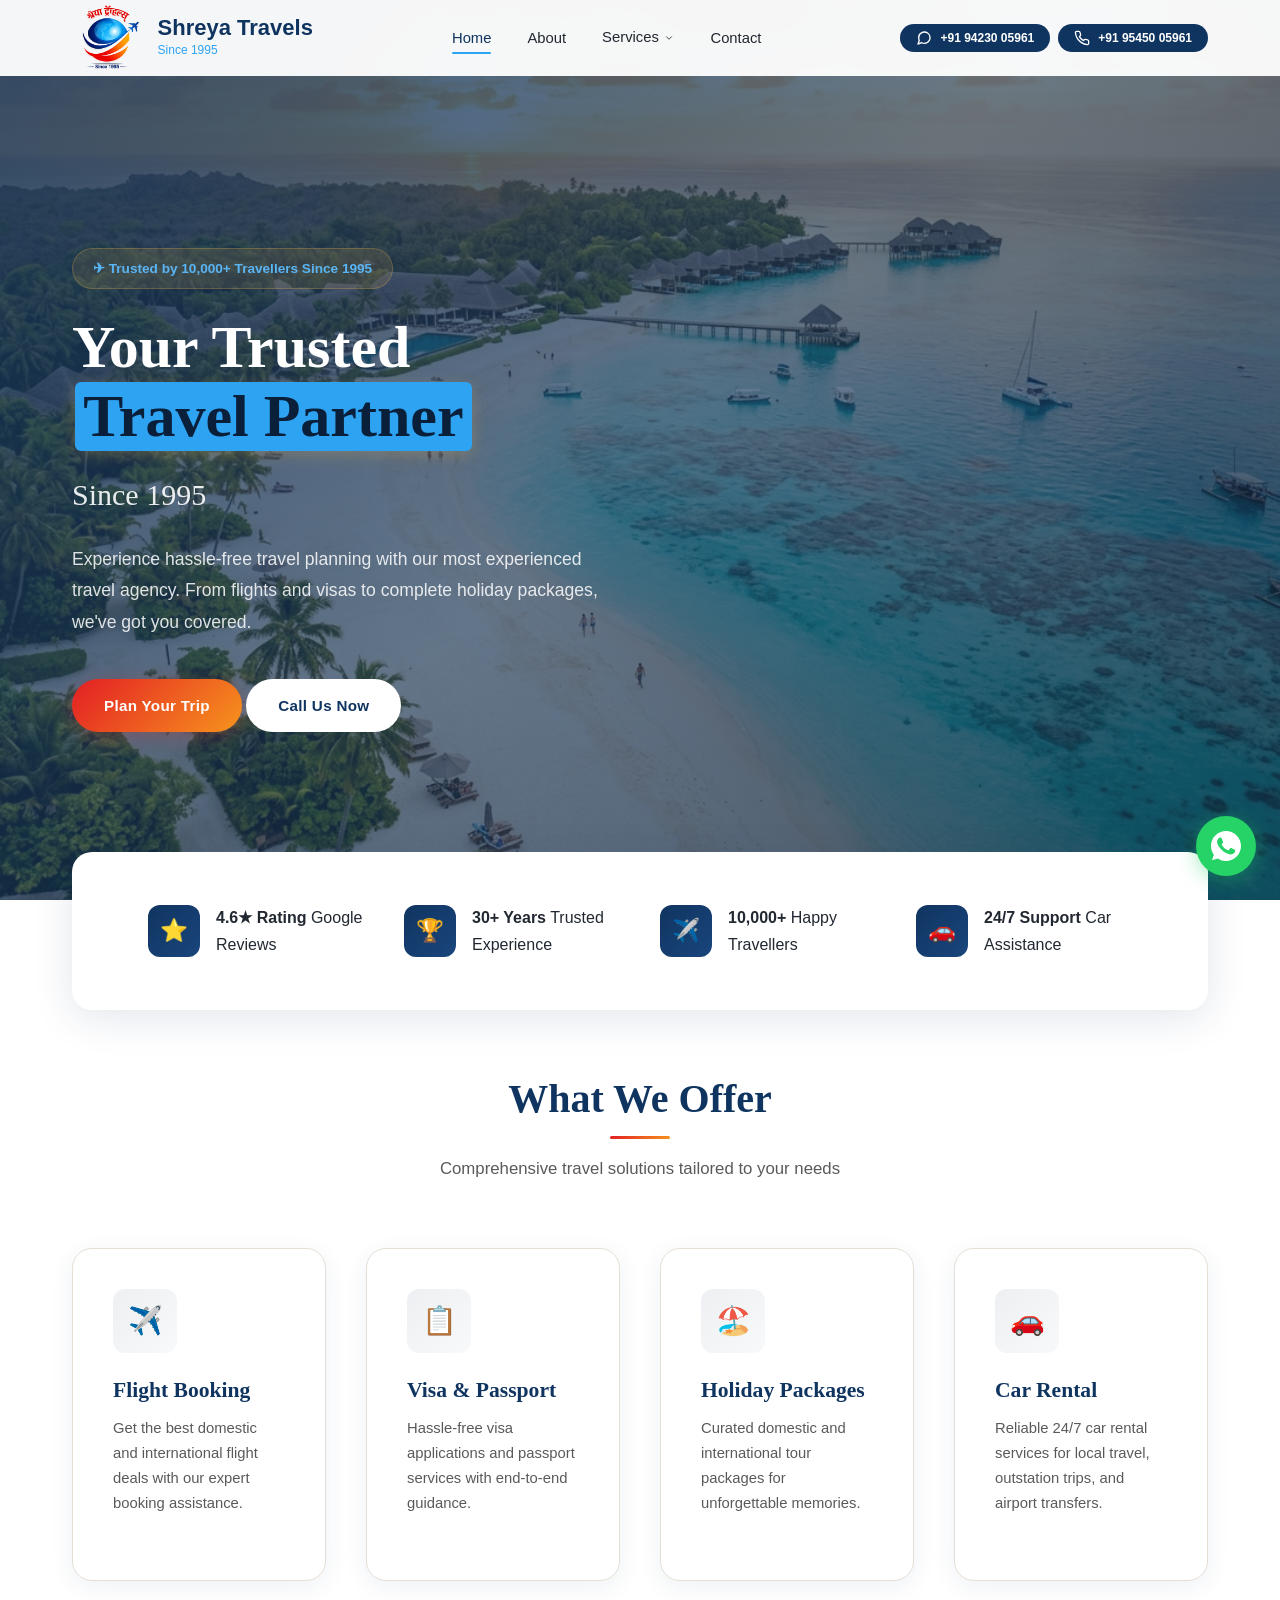
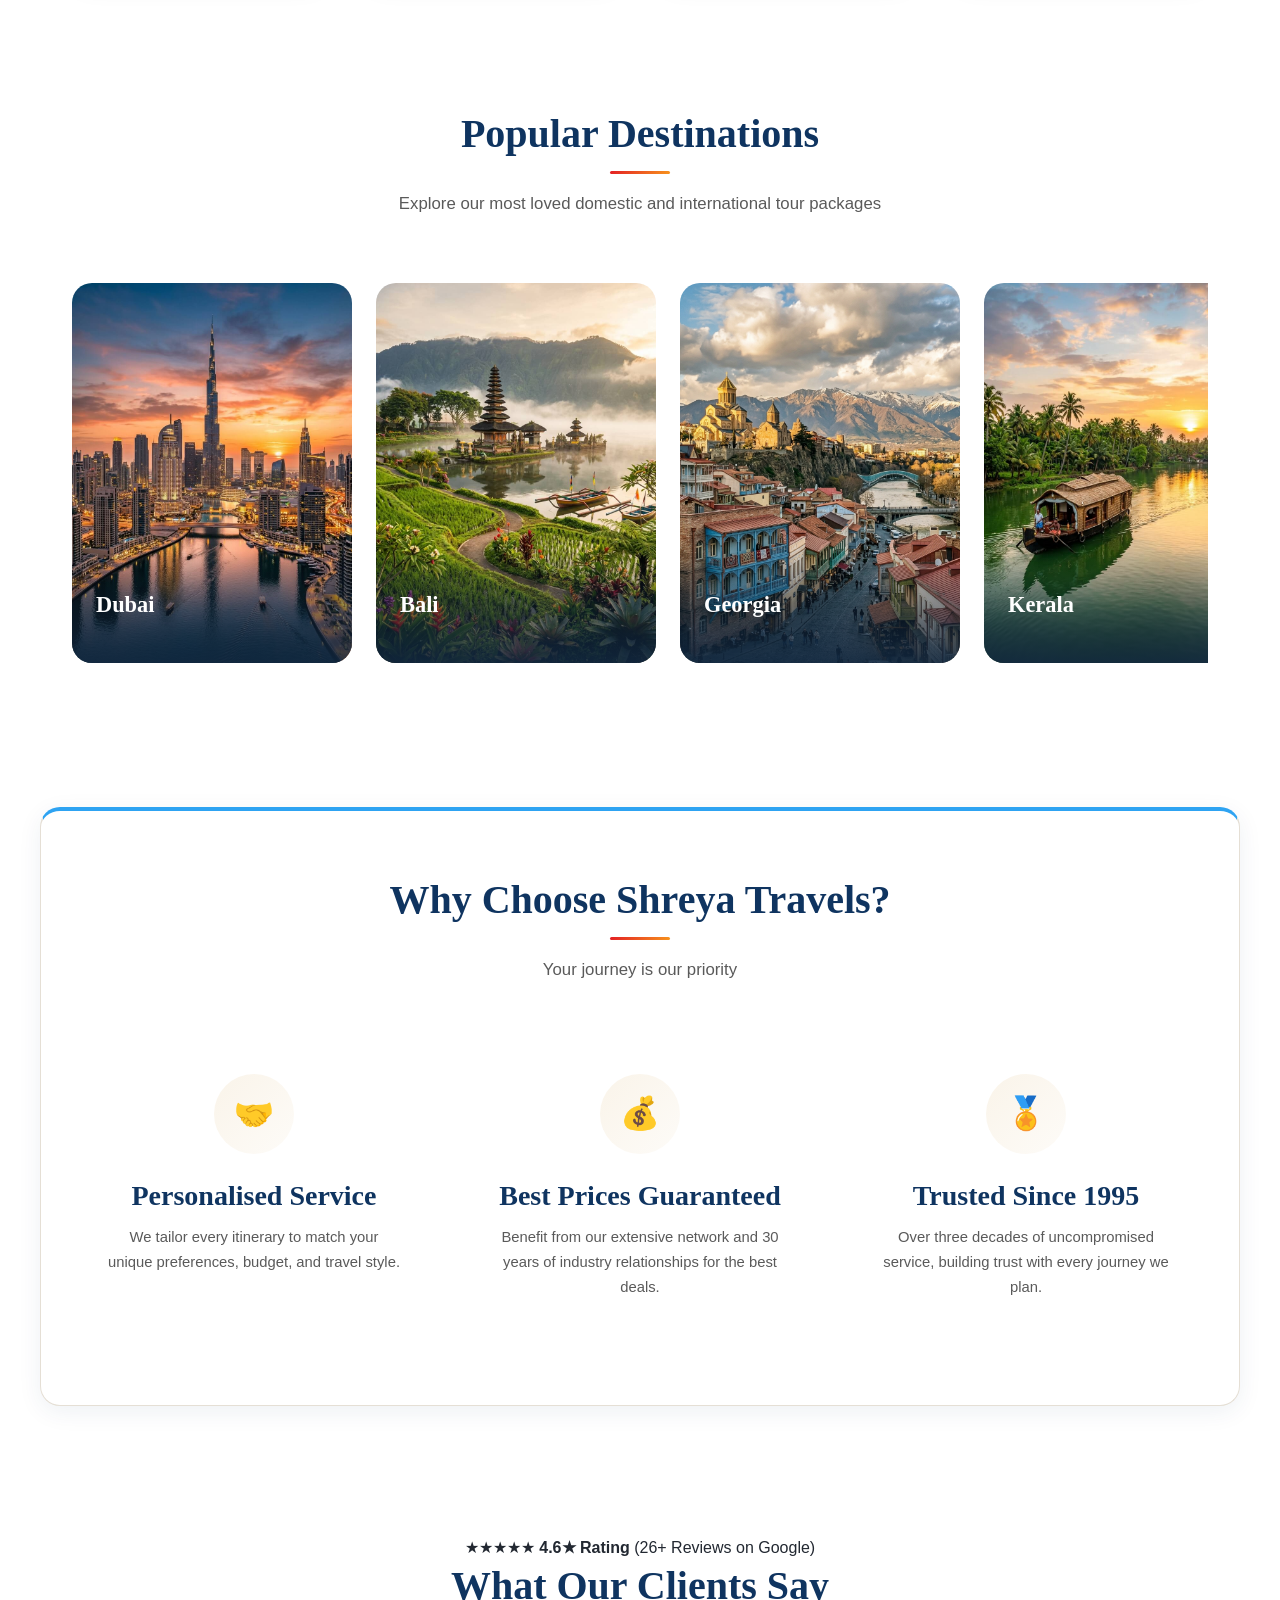
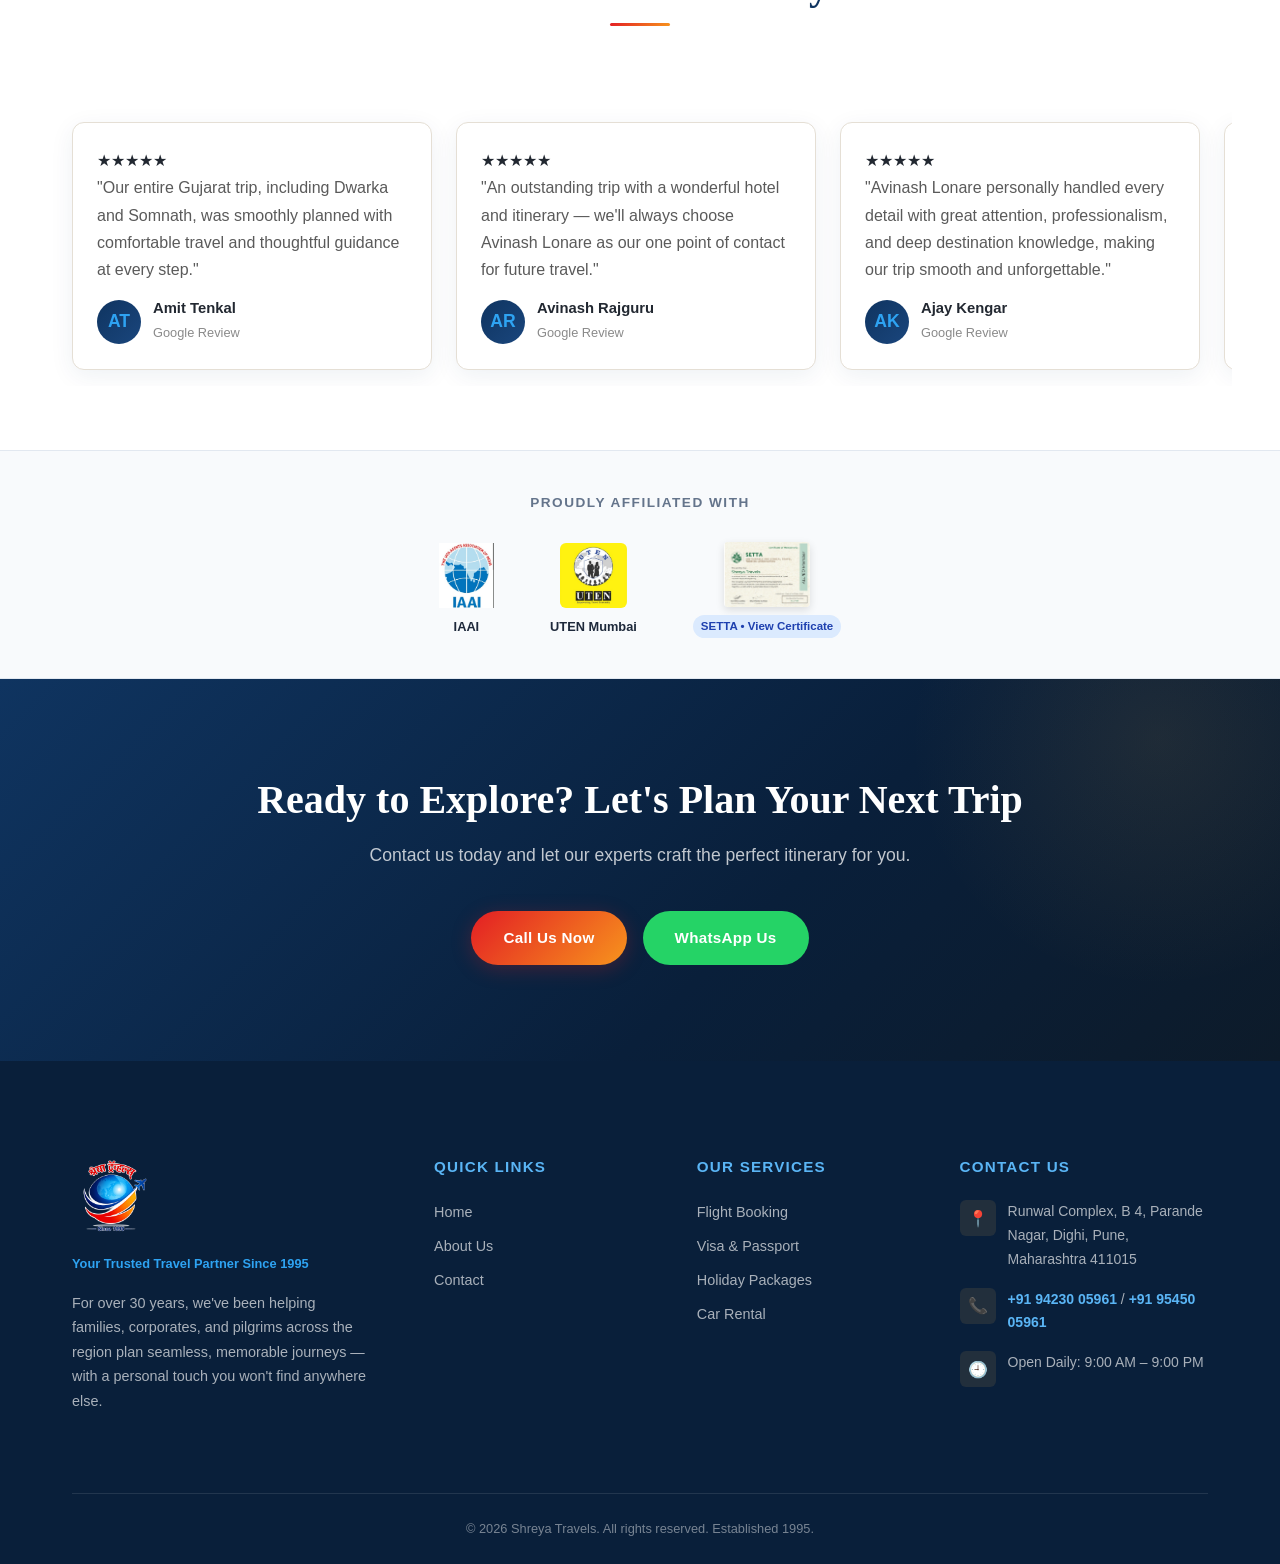
==== commit 0adc374f: "Update Logos" ====
--- a/index.html
+++ b/index.html
@@ -389,11 +389,18 @@
     <div class="container">
       <p class="affiliated-title">Proudly Affiliated With</p>
       <div class="affiliated-logos">
-        <img src="images/iaai-logo.jpg" alt="IAAI" class="affiliated-logo">
-        <img src="images/uten-logo.jpg" alt="UTEN Mumbai" class="affiliated-logo">
-        <a href="javascript:void(0);" onclick="openModal('images/setta-certificate.png', 'SETTA Certificate - Allied Member')">
-          <img src="images/setta-certificate.png" alt="SETTA" class="affiliated-logo" style="object-fit: cover; object-position: top; max-width: 140px; border-radius: 4px; cursor: pointer;">
-        </a>
+        <div class="affiliated-item">
+          <img src="images/iaai-logo.jpg" alt="IAAI - The IATA Agents Association of India" class="affiliated-logo">
+          <span class="affiliated-name">IAAI</span>
+        </div>
+        <div class="affiliated-item">
+          <img src="images/uten-logo.jpg" alt="UTEN Mumbai" class="affiliated-logo" style="border-radius: 6px;">
+          <span class="affiliated-name">UTEN Mumbai</span>
+        </div>
+        <div class="affiliated-item affiliated-cert-item" onclick="openModal('images/setta-certificate.png', 'SETTA Certificate of Membership — Allied Member (Shreya Travels)')" title="Click to view full certificate">
+          <img src="images/setta-certificate.png" alt="SETTA Certificate - Allied Member" class="affiliated-logo affiliated-cert-img">
+          <span class="affiliated-cert-tag">SETTA &bull; View Certificate</span>
+        </div>
       </div>
     </div>
   </section>
--- a/css/styles.css
+++ b/css/styles.css
@@ -4605,12 +4605,84 @@
   max-height: 120px;
   object-fit: contain;
   border-radius: 4px;
-  box-shadow: 0 2px 8px rgba(0,0,0,0.1);
+  box-shadow: 0 3px 10px rgba(0,0,0,0.12);
   transition: transform 0.3s ease;
 }
 
-.affiliation-cert:hover {
+.affiliation-card {
+  background: var(--light);
+  border-radius: var(--radius-lg);
+  padding: 2rem 1.5rem;
+  text-align: center;
+  box-shadow: 0 4px 6px rgba(0,0,0,0.05);
+  transition: transform 0.3s ease, box-shadow 0.3s ease;
+  position: relative;
+}
+
+.affiliation-card:hover {
+  transform: translateY(-5px);
+}
+
+.affiliation-card-clickable {
+  cursor: pointer;
+  border: 2px solid transparent;
+}
+
+.affiliation-card-clickable:hover {
+  transform: translateY(-6px);
+  box-shadow: 0 12px 28px rgba(0,0,0,0.12);
+  border-color: rgba(22, 59, 105, 0.2);
+}
+
+.affiliation-card-clickable:hover .affiliation-cert {
+  transform: scale(1.04);
+}
+
+.cert-img-wrapper {
+  position: relative;
+  display: inline-flex;
+  align-items: center;
+  justify-content: center;
+  width: 100%;
+}
+
+.cert-zoom-badge {
+  position: absolute;
+  bottom: -10px;
+  background: var(--primary, #163B69);
+  color: #ffffff;
+  font-size: 0.72rem;
+  font-weight: 600;
+  padding: 3px 10px;
+  border-radius: 20px;
+  box-shadow: 0 2px 8px rgba(0,0,0,0.22);
+  display: inline-flex;
+  align-items: center;
+  gap: 5px;
+  letter-spacing: 0.3px;
+  transition: transform 0.2s ease, background 0.2s ease;
+}
+
+.affiliation-card-clickable:hover .cert-zoom-badge {
+  background: var(--terracotta, #E07A5F);
   transform: scale(1.05);
+}
+
+.cert-card-btn-wrap {
+  margin-top: 0.85rem;
+}
+
+.btn-cert-preview {
+  display: inline-block;
+  font-size: 0.85rem;
+  font-weight: 600;
+  color: var(--primary, #163B69);
+  transition: color 0.2s ease;
+}
+
+.affiliation-card-clickable:hover .btn-cert-preview {
+  color: var(--terracotta, #E07A5F);
+  text-decoration: underline;
 }
 
 .affiliation-card h3 {
@@ -4629,109 +4701,177 @@
    AFFILIATED WITH BANNER (HOME PAGE)
    ========================================================================== */
 .affiliated-banner {
-  background-color: #f8f9fa;
-  padding: 2rem 0;
-  border-top: 1px solid #eaeaea;
+  background-color: #f8fafc;
+  padding: 2.5rem 0;
+  border-top: 1px solid #e2e8f0;
+  border-bottom: 1px solid #e2e8f0;
 }
 
 .affiliated-title {
   text-align: center;
+  font-weight: 700;
+  color: var(--gray, #64748b);
+  margin-bottom: 1.75rem;
+  text-transform: uppercase;
+  letter-spacing: 1.5px;
+  font-size: 0.85rem;
+}
+
+.affiliated-logos {
+  display: flex;
+  justify-content: center;
+  align-items: center;
+  gap: 3.5rem;
+  flex-wrap: wrap;
+}
+
+.affiliated-item {
+  display: flex;
+  flex-direction: column;
+  align-items: center;
+  gap: 0.5rem;
+  transition: transform 0.3s ease;
+}
+
+.affiliated-item:hover {
+  transform: translateY(-3px);
+}
+
+.affiliated-logo {
+  max-height: 65px;
+  max-width: 160px;
+  object-fit: contain;
+  transition: transform 0.3s ease;
+}
+
+.affiliated-name {
+  font-size: 0.8rem;
   font-weight: 600;
-  color: var(--gray);
-  margin-bottom: 1.5rem;
-  text-transform: uppercase;
-  letter-spacing: 1px;
-  font-size: 0.85rem;
-}
-
-.affiliated-logos {
-  display: flex;
-  justify-content: center;
-  align-items: center;
-  gap: 3rem;
-  flex-wrap: wrap;
-}
-
-.affiliated-logo {
-  max-height: 60px;
-  max-width: 150px;
-  object-fit: contain;
-  filter: grayscale(100%) opacity(0.7);
-  transition: filter 0.3s ease, transform 0.3s ease;
-}
-
-.affiliated-logo:hover {
-  filter: grayscale(0%) opacity(1);
-  transform: scale(1.05);
+  color: var(--dark, #1e293b);
+}
+
+.affiliated-cert-item {
+  cursor: pointer;
+}
+
+.affiliated-cert-img {
+  border-radius: 4px;
+  box-shadow: 0 3px 8px rgba(0,0,0,0.12);
+}
+
+.affiliated-cert-tag {
+  font-size: 0.72rem;
+  font-weight: 600;
+  color: #1e40af;
+  background: #dbeafe;
+  padding: 2px 8px;
+  border-radius: 12px;
+  display: inline-flex;
+  align-items: center;
+  gap: 4px;
+  transition: background 0.2s ease, color 0.2s ease;
+}
+
+.affiliated-cert-item:hover .affiliated-cert-tag {
+  background: #1e40af;
+  color: #ffffff;
 }
 
 @media (max-width: 768px) {
   .affiliated-logos {
-    gap: 1.5rem;
+    gap: 2rem;
   }
   .affiliated-logo {
-    max-height: 45px;
+    max-height: 50px;
   }
 }
 
 /* ==========================================================================
-   MODAL STYLES (For Certificate)
+   MODAL STYLES (For Certificate Popup)
    ========================================================================== */
 .modal {
-  display: none; /* Hidden by default */
-  position: fixed; /* Stay in place */
-  z-index: 9999; /* Sit on top */
-  padding-top: 50px; /* Location of the box */
-  left: 0;
-  top: 0;
-  width: 100%; /* Full width */
-  height: 100%; /* Full height */
-  overflow: auto; /* Enable scroll if needed */
-  background-color: rgb(0,0,0); /* Fallback color */
-  background-color: rgba(0,0,0,0.9); /* Black w/ opacity */
+  display: none;
+  position: fixed;
+  inset: 0;
+  z-index: 99999;
+  width: 100vw;
+  height: 100vh;
+  background: rgba(12, 24, 40, 0.88);
+  backdrop-filter: blur(8px);
+  -webkit-backdrop-filter: blur(8px);
+  align-items: center;
+  justify-content: center;
+  flex-direction: column;
+  padding: 1.5rem;
+  box-sizing: border-box;
+}
+
+.modal.active {
+  display: flex;
 }
 
 .modal-content {
   margin: auto;
   display: block;
-  width: 80%;
-  max-width: 800px;
-  animation-name: zoom;
-  animation-duration: 0.6s;
-  border-radius: 8px;
-}
-
-@keyframes zoom {
-  from {transform:scale(0)} 
-  to {transform:scale(1)}
+  max-width: min(92vw, 880px);
+  max-height: 82vh;
+  object-fit: contain;
+  animation: modalZoom 0.35s cubic-bezier(0.34, 1.56, 0.64, 1);
+  border-radius: 10px;
+  box-shadow: 0 25px 60px rgba(0, 0, 0, 0.55);
+  border: 3px solid rgba(255, 255, 255, 0.95);
+  background: #ffffff;
+}
+
+@keyframes modalZoom {
+  from {
+    transform: scale(0.85);
+    opacity: 0;
+  } 
+  to {
+    transform: scale(1);
+    opacity: 1;
+  }
 }
 
 .modal-close {
   position: absolute;
-  top: 15px;
-  right: 35px;
-  color: #f1f1f1;
-  font-size: 40px;
-  font-weight: bold;
-  transition: 0.3s;
+  top: 18px;
+  right: 22px;
+  width: 44px;
+  height: 44px;
+  background: rgba(255, 255, 255, 0.2);
+  border: 1px solid rgba(255, 255, 255, 0.35);
+  border-radius: 50%;
+  color: #ffffff;
+  font-size: 28px;
+  line-height: 40px;
+  text-align: center;
+  transition: all 0.25s ease;
   cursor: pointer;
+  display: flex;
+  align-items: center;
+  justify-content: center;
+  z-index: 100000;
 }
 
 .modal-close:hover,
 .modal-close:focus {
-  color: #bbb;
-  text-decoration: none;
-  cursor: pointer;
+  background: var(--terracotta, #E07A5F);
+  color: #ffffff;
+  border-color: var(--terracotta, #E07A5F);
+  transform: rotate(90deg);
 }
 
 #modalCaption {
-  margin: auto;
+  margin-top: 1rem;
   display: block;
-  width: 80%;
+  width: 90%;
   max-width: 800px;
   text-align: center;
-  color: #ccc;
-  padding: 10px 0;
-  height: 150px;
-  font-size: 18px;
-}
+  color: #f1f5f9;
+  font-size: 0.95rem;
+  font-weight: 500;
+  text-shadow: 0 1px 4px rgba(0,0,0,0.5);
+  line-height: 1.4;
+}
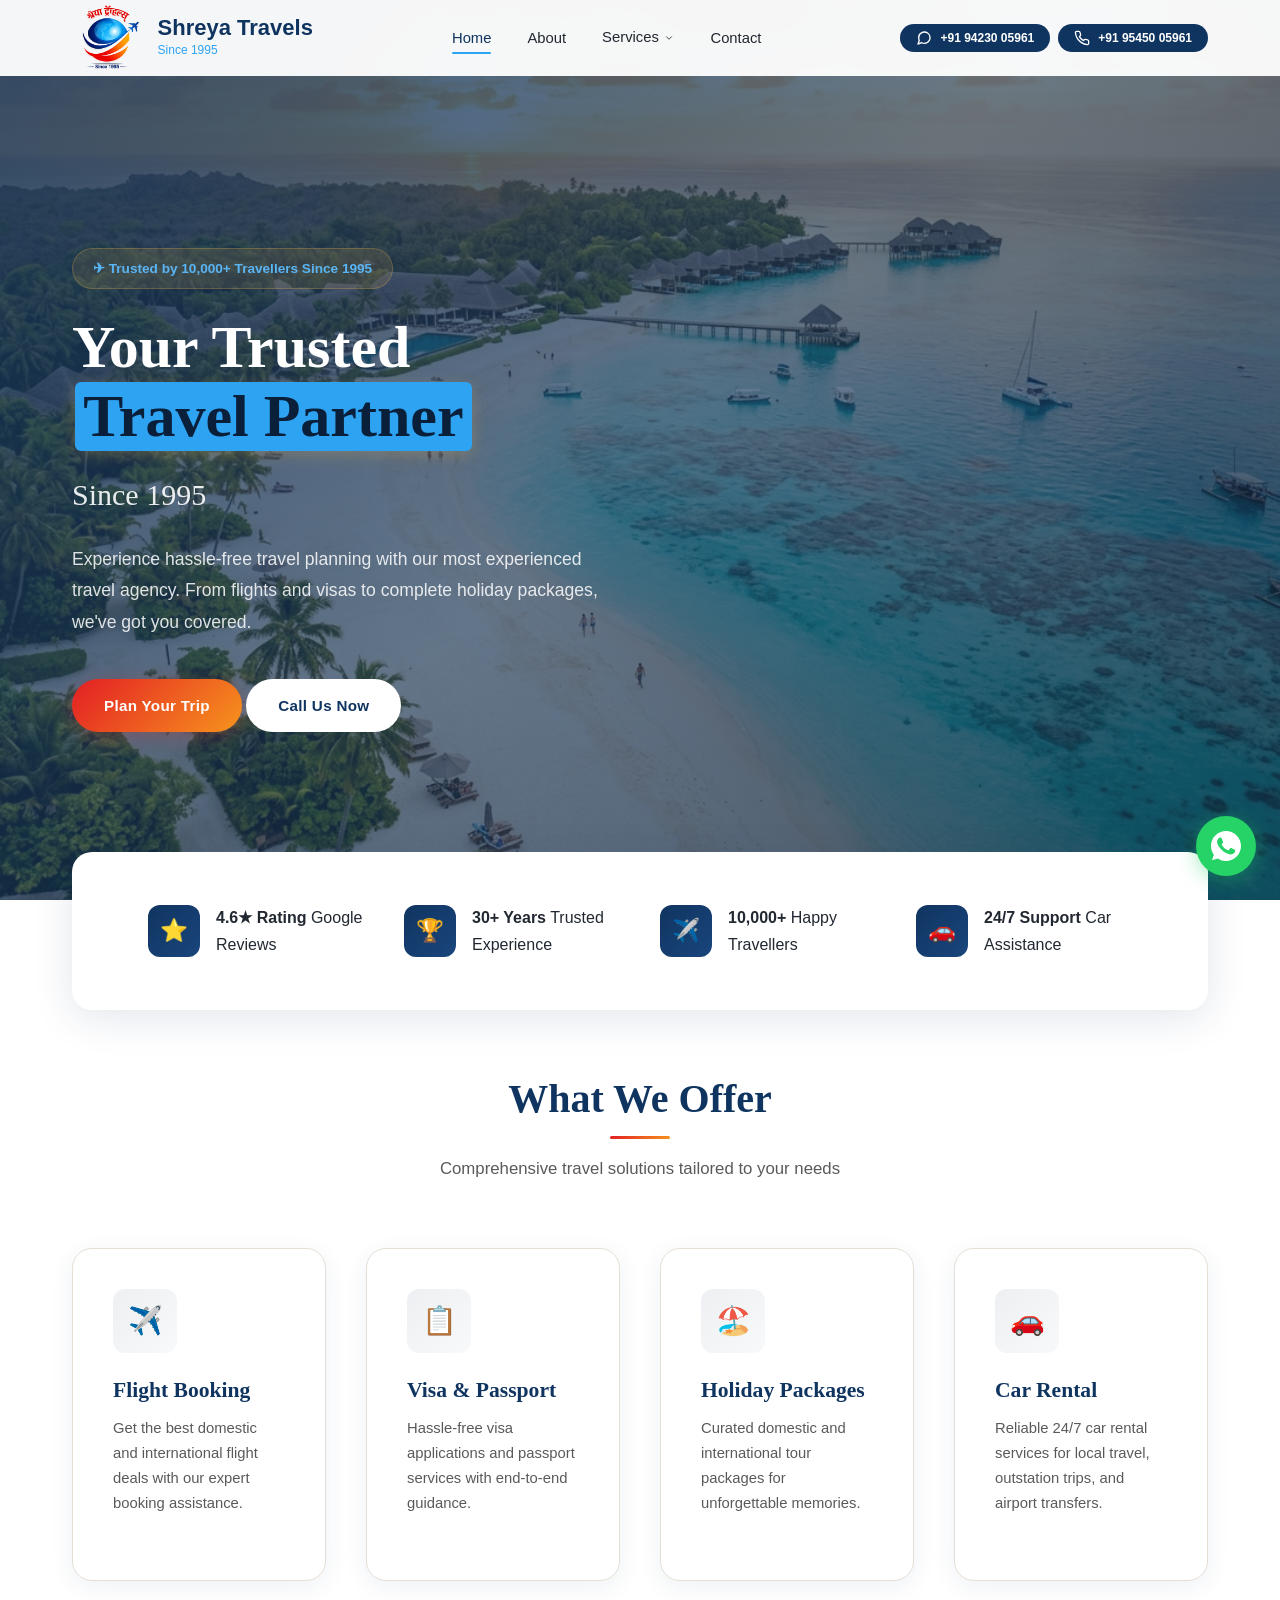
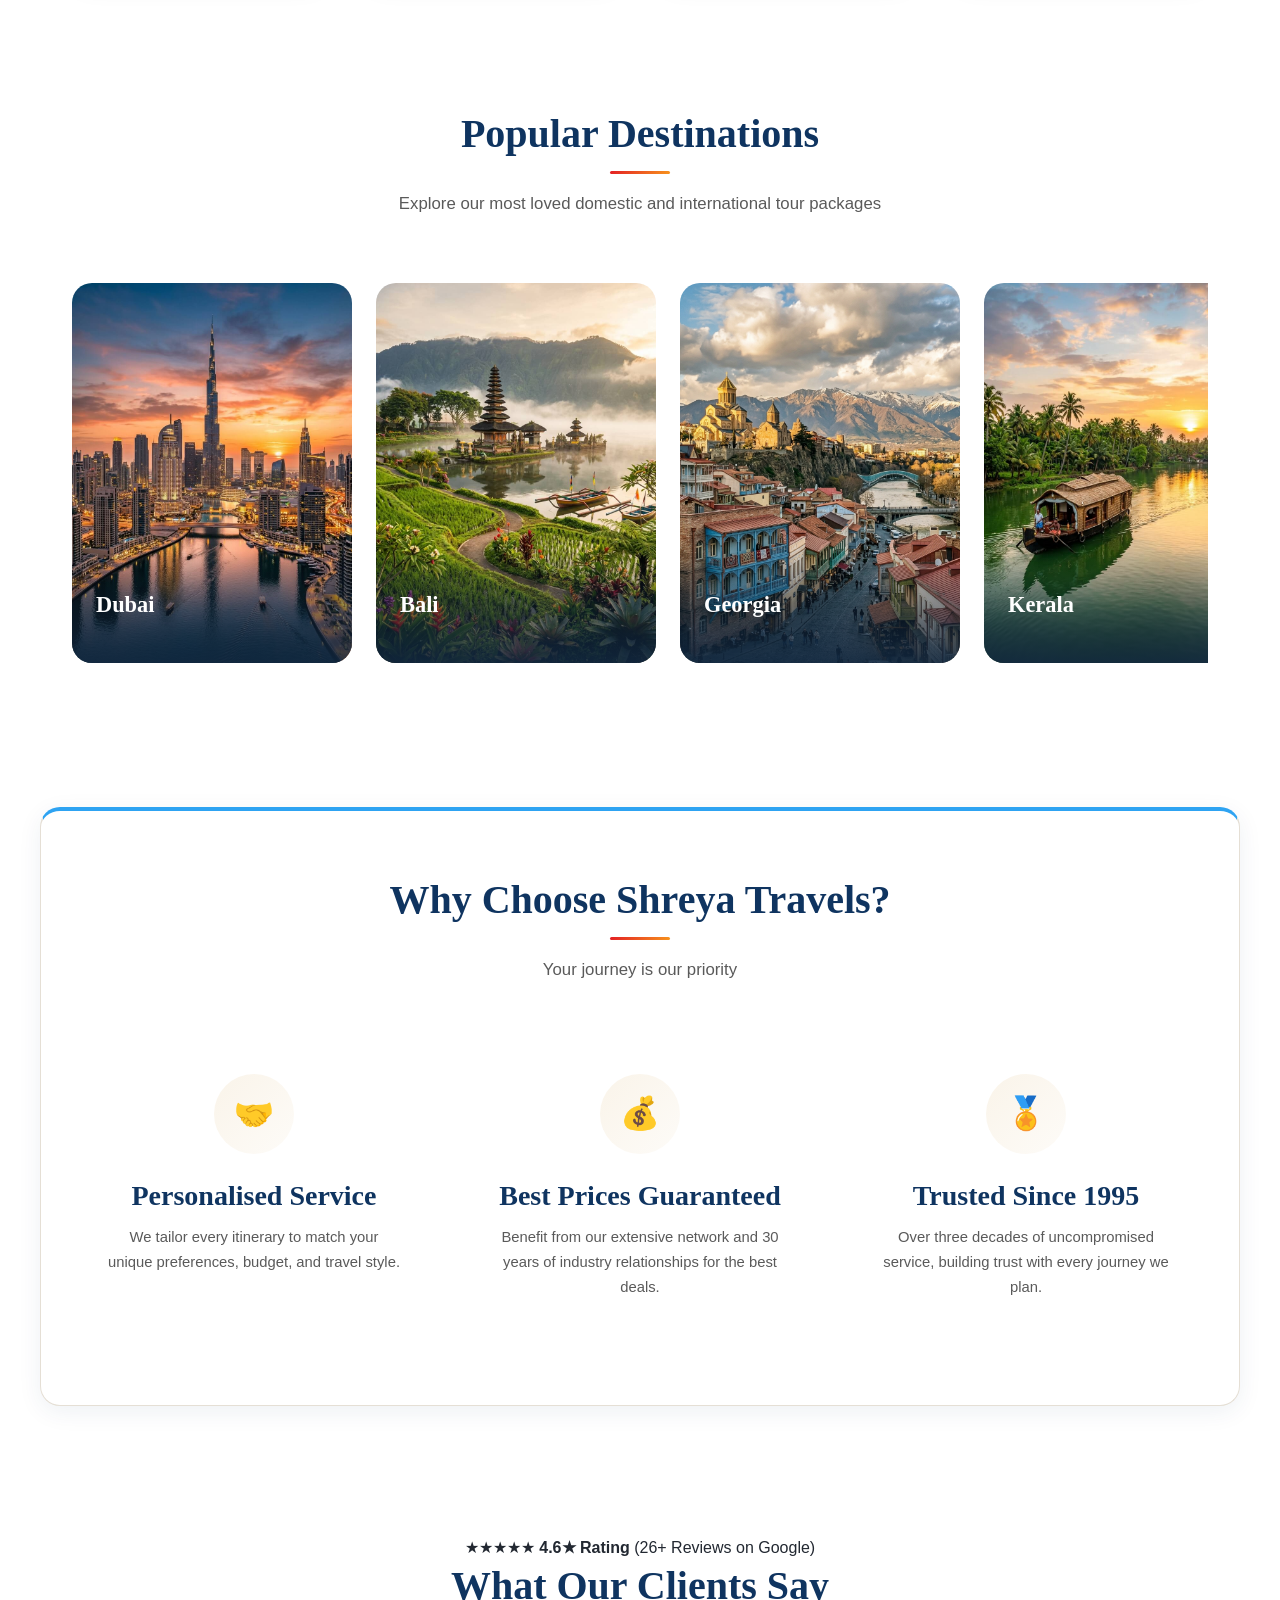
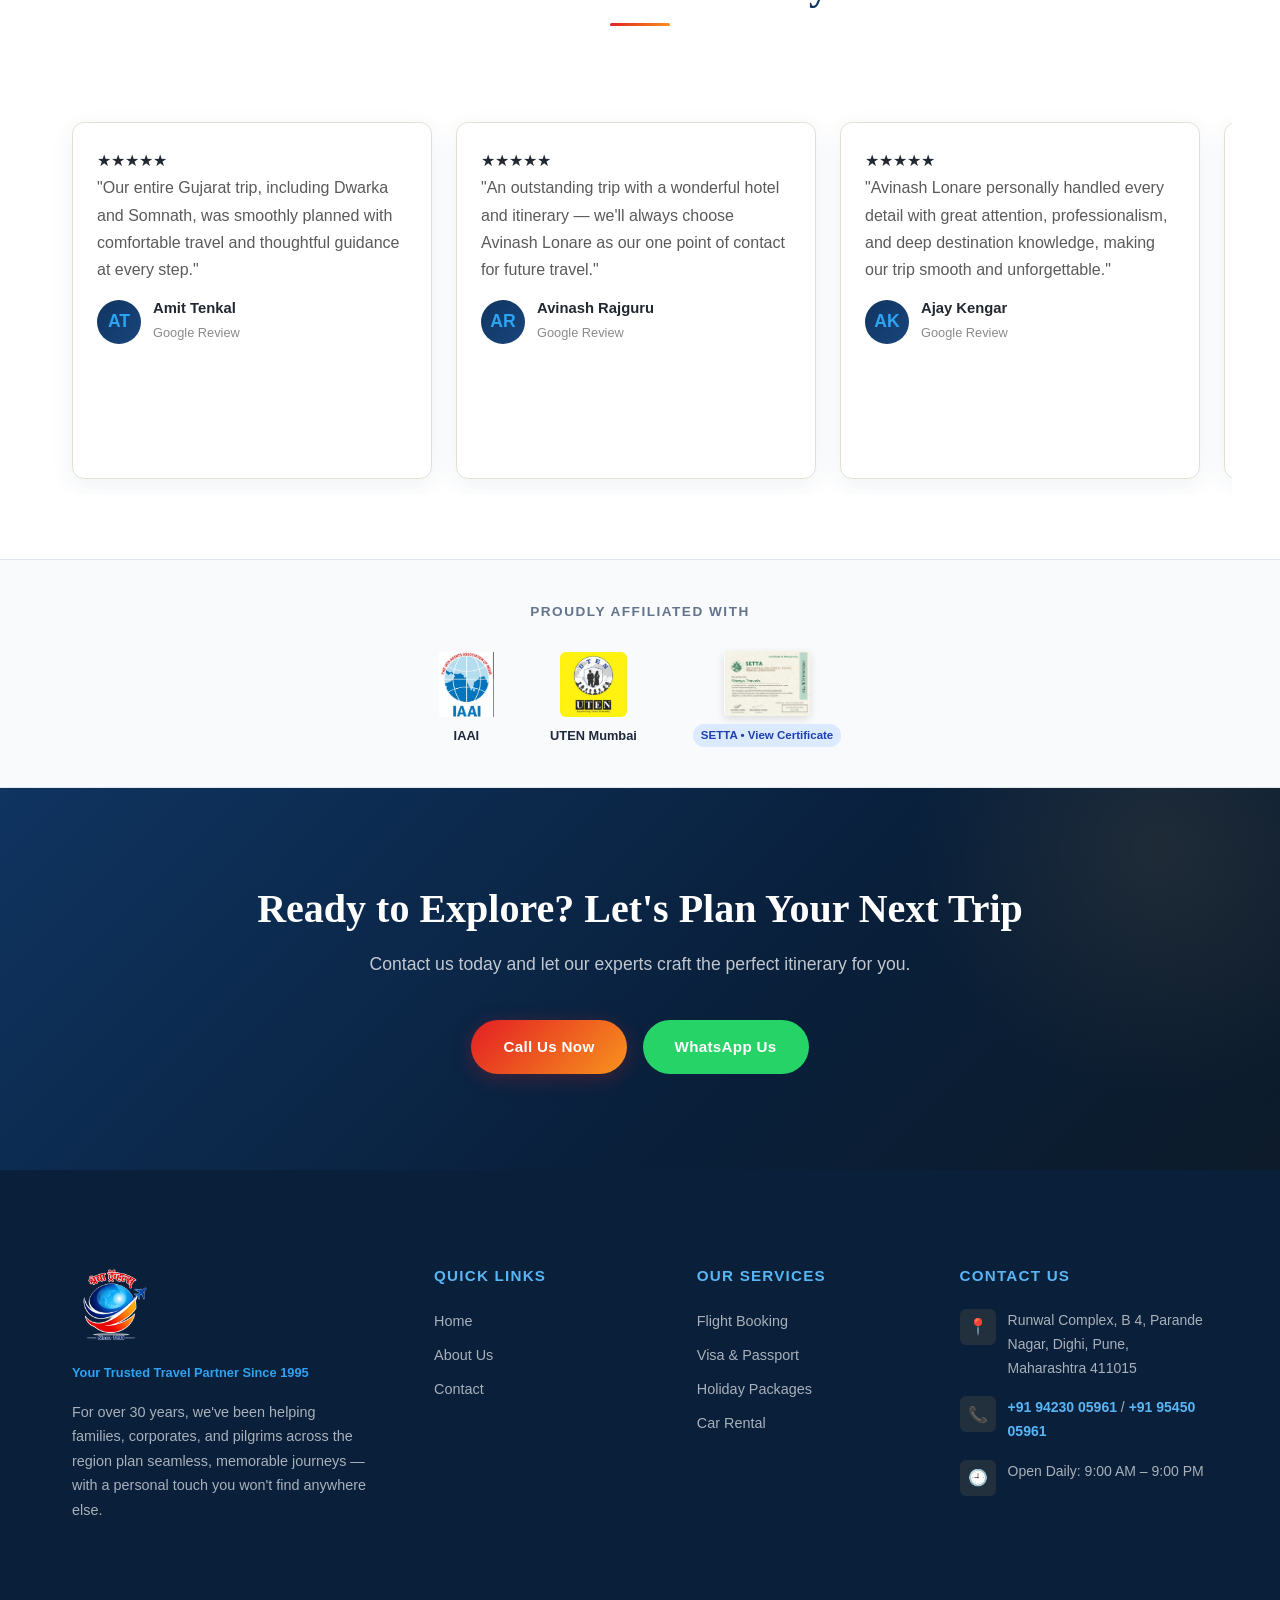
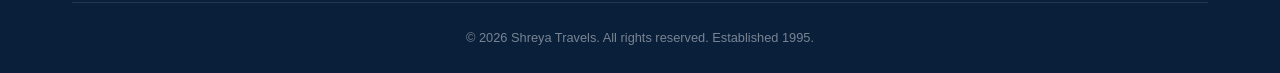
==== commit 99de7b0a: "Update code" ====
--- a/index.html
+++ b/index.html
@@ -380,6 +380,30 @@
             </div>
           </div>
         </div>
+        <!-- TESTIMONIAL 11 -->
+        <div class="testimonial-card">
+          <div class="testimonial-stars">★★★★★</div>
+          <p class="testimonial-text">"Once again, through Shreya Travels, our entire family — including my sisters and their families — enjoyed a wonderful trip to Bangalore, Mysore, and Ooty. Everything was excellently organized, and the journey has been absolutely delightful. Highly recommended!"</p>
+          <div class="testimonial-author">
+            <div class="testimonial-avatar">NB</div>
+            <div class="testimonial-author-info">
+              <h4>Nilesh Borchate</h4>
+              <span>Entrepreneur, Hotel Neelam, Alandi &bull; Director, Kulswamini Sahakari Patsanstha</span>
+            </div>
+          </div>
+        </div>
+        <!-- TESTIMONIAL 12 -->
+        <div class="testimonial-card">
+          <div class="testimonial-stars">★★★★★</div>
+          <p class="testimonial-text">"Once again, we had the wonderful opportunity to plan our Kerala tour through Shreya Travels along with our colleagues and families. The entire trip was arranged with top-notch comfort and care, and completed with immense joy and enthusiasm. Exceptional service!"</p>
+          <div class="testimonial-author">
+            <div class="testimonial-avatar">SP</div>
+            <div class="testimonial-author-info">
+              <h4>Shivajirao Adhalrao Patil</h4>
+              <span>Ex-Member of Parliament (MP) &bull; Chairman, MHADA</span>
+            </div>
+          </div>
+        </div>
       </div>
     </div>
   </section>
--- a/css/styles.css
+++ b/css/styles.css
@@ -4875,3 +4875,61 @@
   text-shadow: 0 1px 4px rgba(0,0,0,0.5);
   line-height: 1.4;
 }
+
+/* ==========================================================================
+   FEATURED TESTIMONIAL CARD (with trip photos)
+   ========================================================================== */
+.testimonial-featured {
+  flex: 0 0 92%;
+  max-width: 420px;
+  border: 2px solid var(--accent, #D4A24C);
+  background: linear-gradient(135deg, #FFFDF7, #FFF9EE);
+  position: relative;
+}
+
+.testimonial-featured:hover {
+  box-shadow: 0 12px 32px rgba(212, 162, 76, 0.18);
+}
+
+.testimonial-trip-badge {
+  display: inline-block;
+  background: var(--primary, #163B69);
+  color: #fff;
+  font-size: 0.72rem;
+  font-weight: 700;
+  padding: 4px 12px;
+  border-radius: 20px;
+  margin-bottom: 0.65rem;
+  letter-spacing: 0.5px;
+}
+
+.testimonial-trip-photos {
+  display: flex;
+  gap: 0.5rem;
+  margin-bottom: 0.85rem;
+  border-radius: var(--radius-md, 8px);
+  overflow: hidden;
+}
+
+.testimonial-trip-img {
+  width: 50%;
+  height: 130px;
+  object-fit: cover;
+  border-radius: 6px;
+  border: 1px solid rgba(0,0,0,0.08);
+  transition: transform 0.3s ease;
+}
+
+.testimonial-trip-img:hover {
+  transform: scale(1.03);
+}
+
+@media (max-width: 768px) {
+  .testimonial-featured {
+    flex: 0 0 92%;
+    max-width: 340px;
+  }
+  .testimonial-trip-img {
+    height: 100px;
+  }
+}
